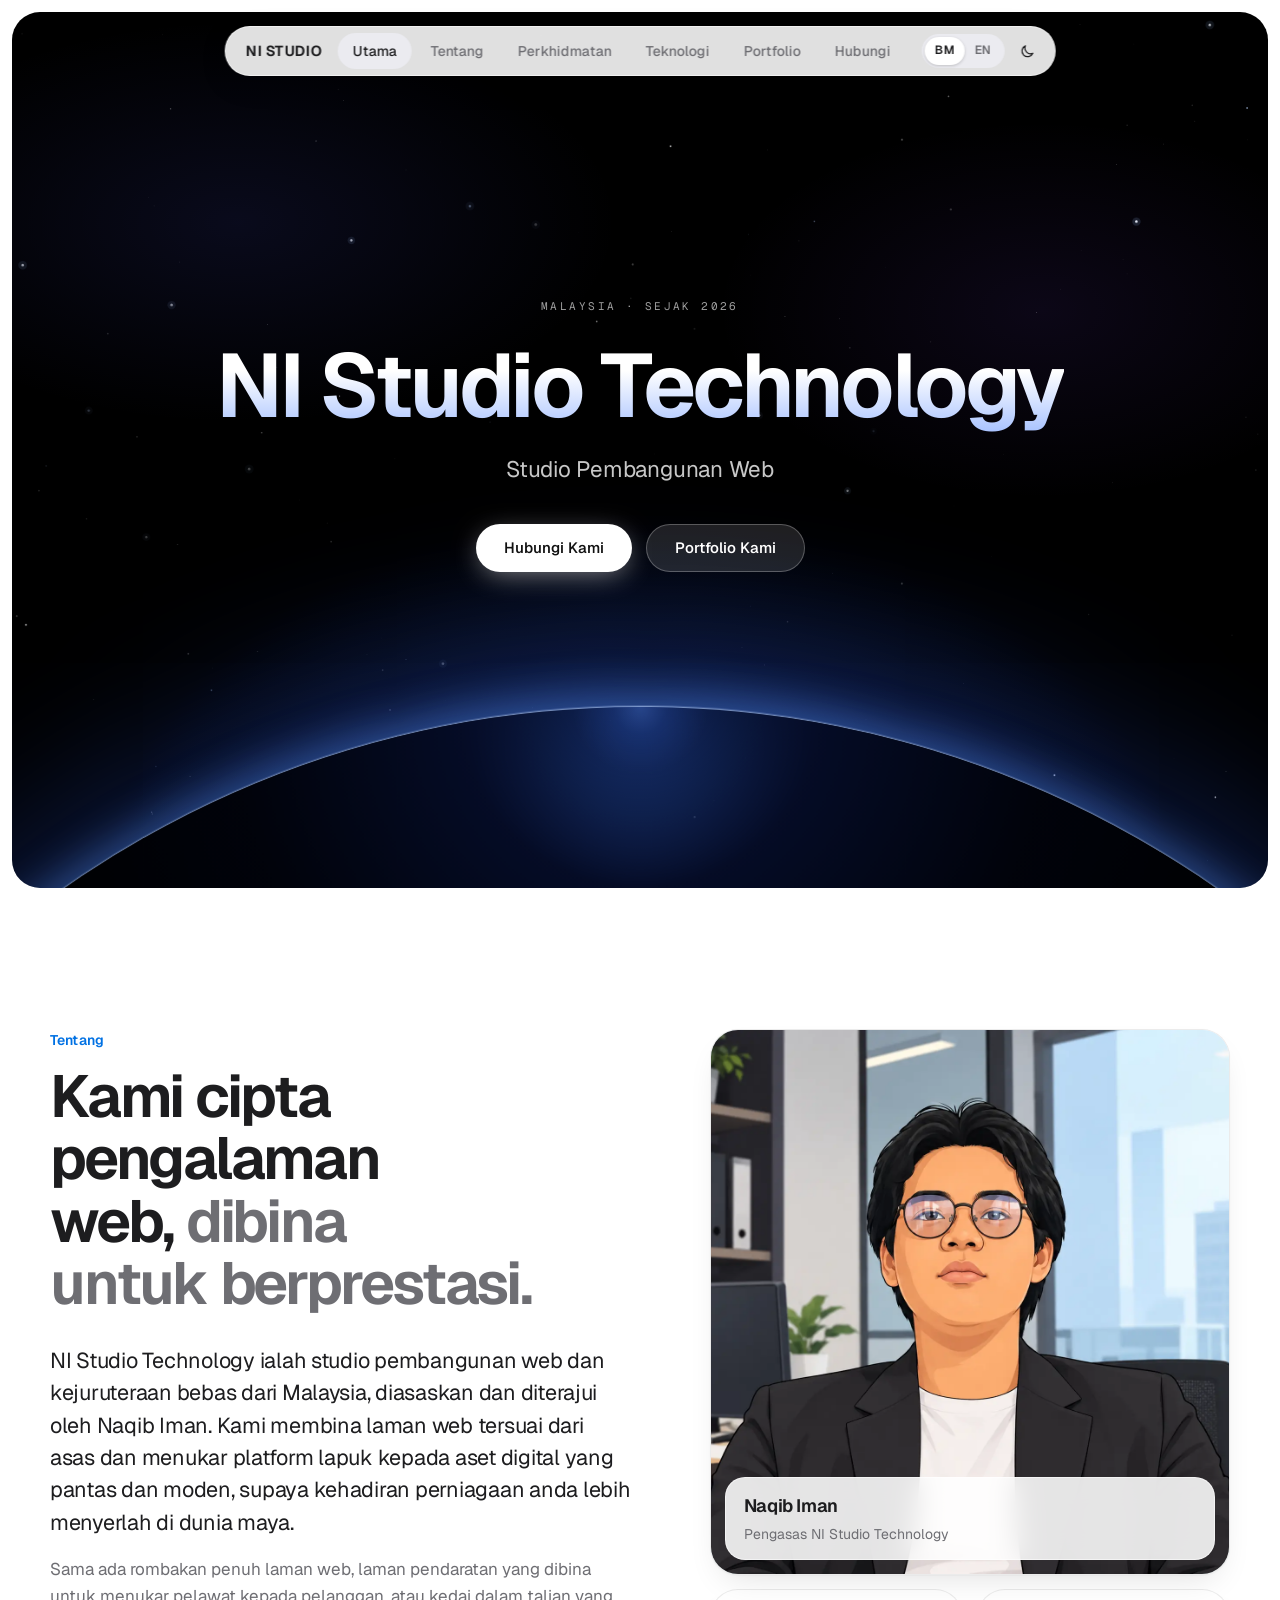
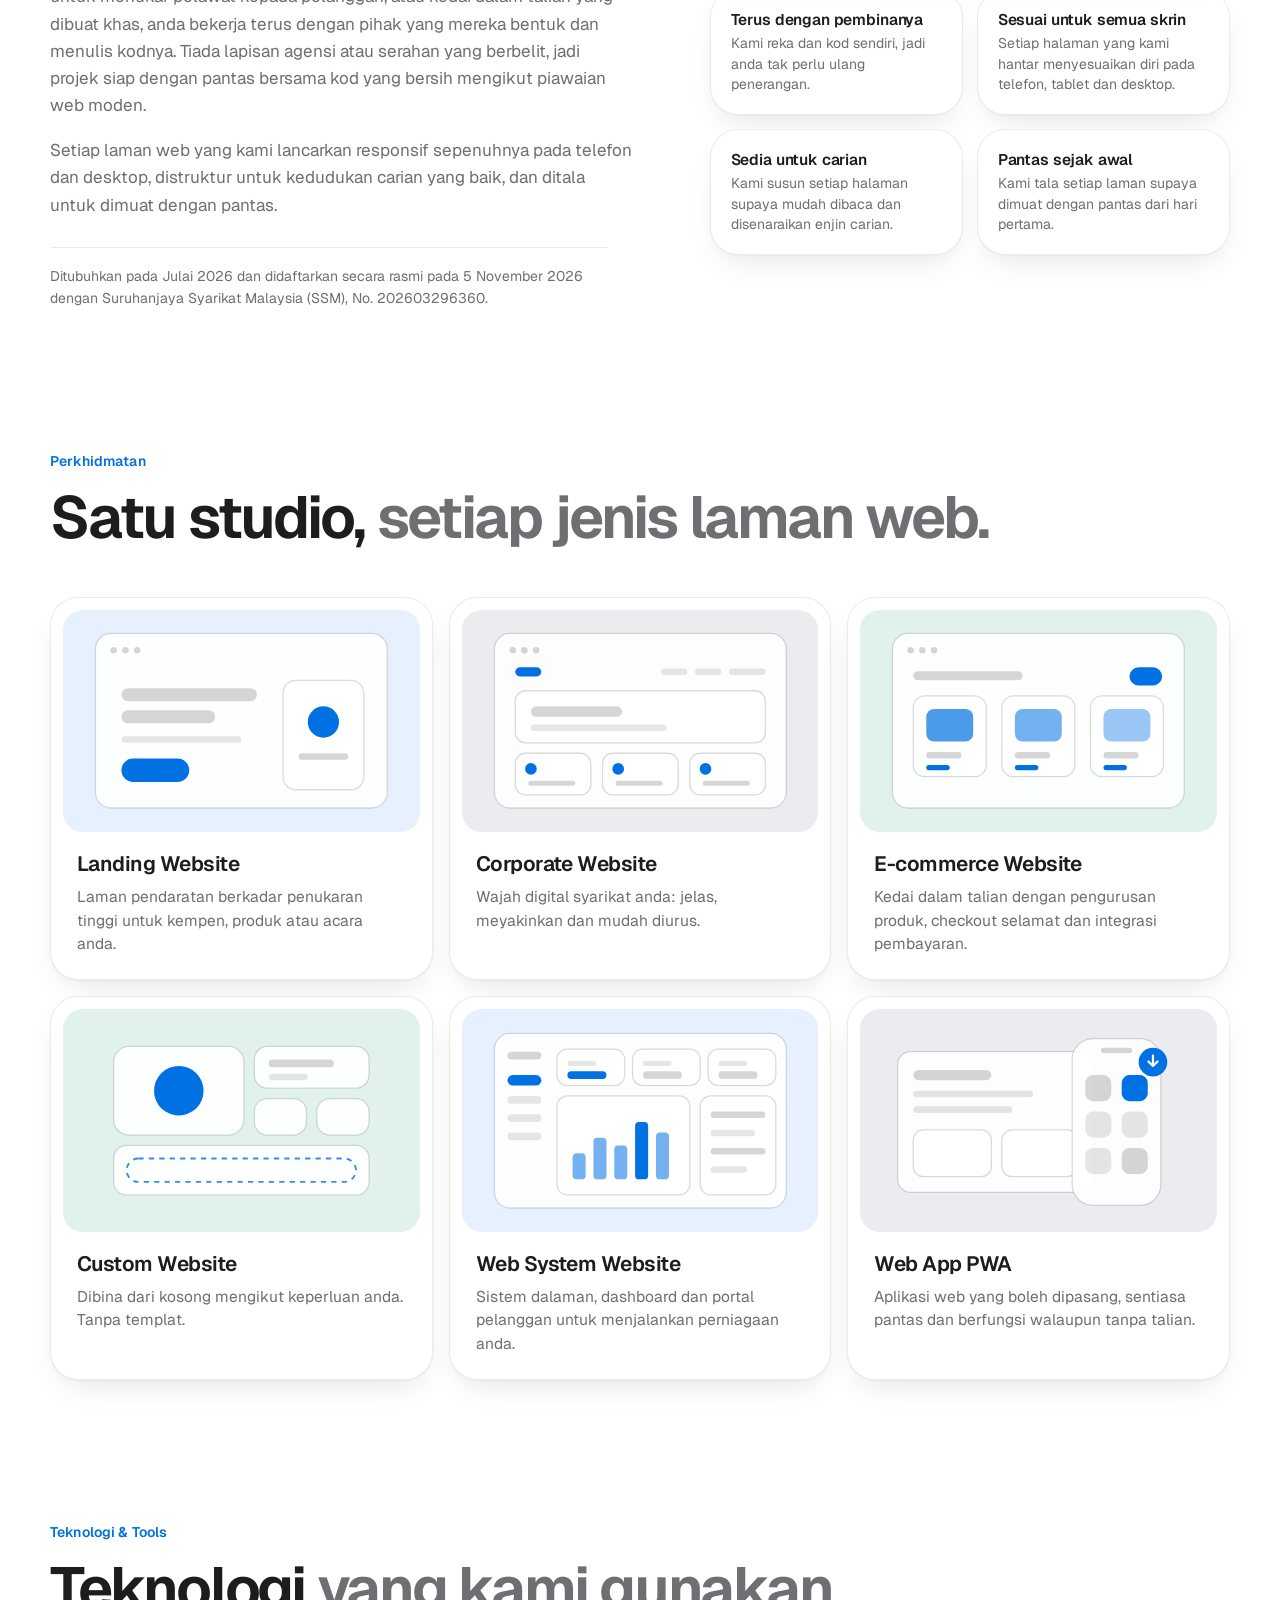
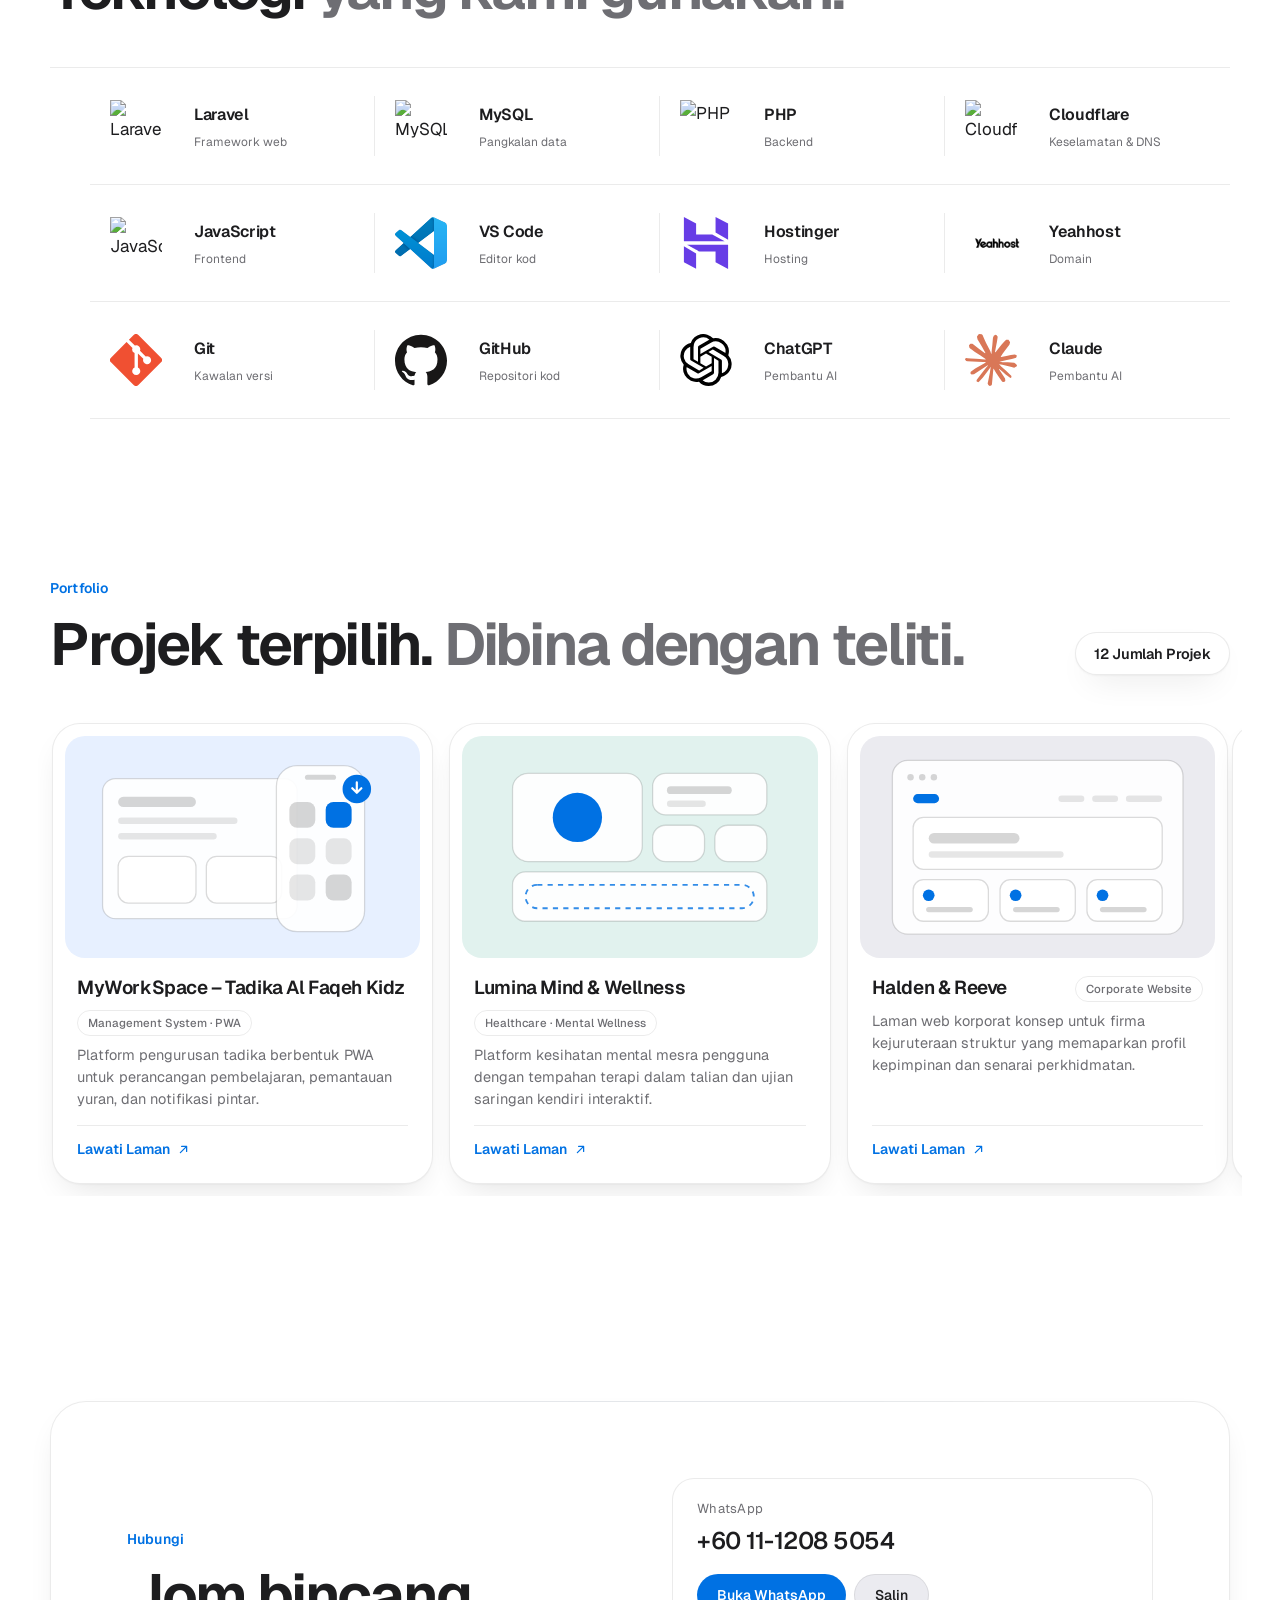
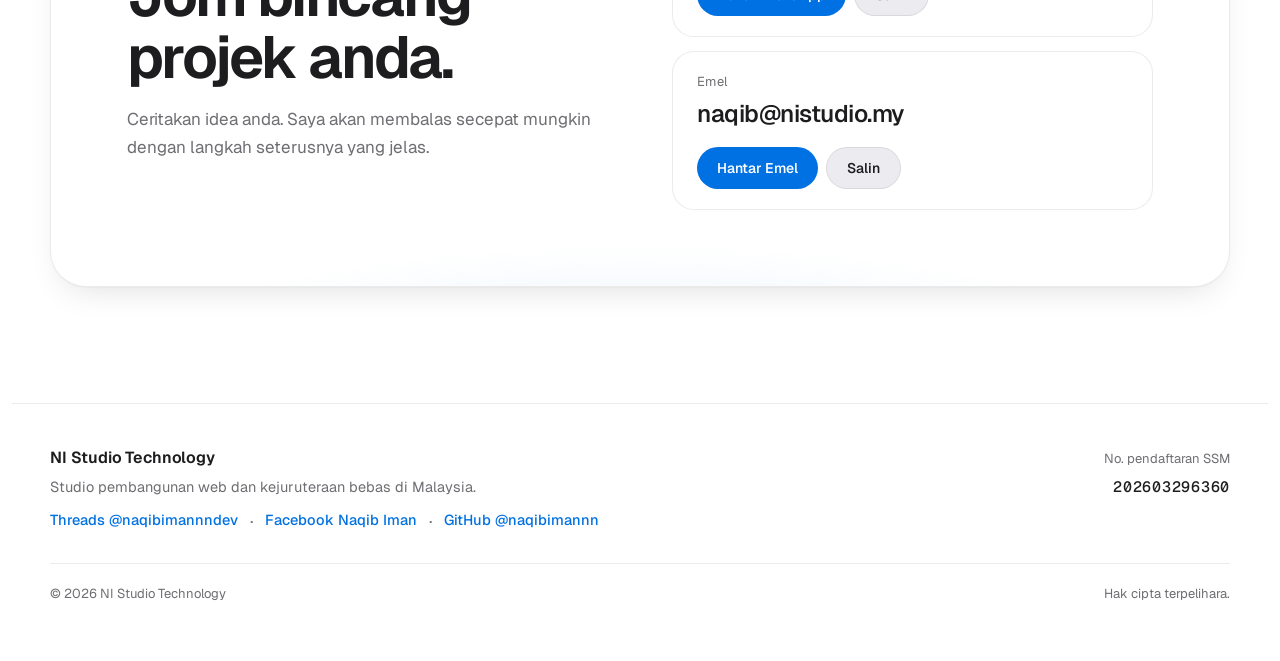
==== index.html @ cf5b52dc "Add Facebook profile beside Threads in footer" ====
<!doctype html>
<html lang="ms">
<head>
  <meta charset="utf-8">
  <meta name="viewport" content="width=device-width,initial-scale=1,viewport-fit=cover">
  <meta name="theme-color" content="#f5f5f7" media="(prefers-color-scheme: light)">
  <meta name="theme-color" content="#000000" media="(prefers-color-scheme: dark)">
  <meta name="robots" content="index, follow, max-snippet:-1, max-image-preview:large, max-video-preview:-1">

  <title id="pageTitle">NI Studio Technology | Web Design &amp; Development Malaysia</title>
  <meta name="title" content="NI Studio Technology | Web Design &amp; Development Malaysia">
  <meta name="description" id="pageDesc" content="Studio pembangunan web bebas di Malaysia oleh Naqib Iman. Kepakaran dalam membina Landing Page, Website Korporat, Sistem Pengurusan Web, dan Web App PWA berprestasi tinggi.">
  <meta name="keywords" content="web design malaysia, web development malaysia, buat website murah, sistem web custom, landing page whatsapp, naqib iman, ni studio technology, pwa developer malaysia">
  <meta name="author" content="Naqib Iman">

  <link rel="canonical" href="https://nistudio.my/">
  <link rel="alternate" hreflang="ms-MY" href="https://nistudio.my/">
  <link rel="alternate" hreflang="en" href="https://nistudio.my/?lang=en">
  <link rel="alternate" hreflang="x-default" href="https://nistudio.my/">

  <meta property="og:type" content="website">
  <meta property="og:url" content="https://nistudio.my/">
  <meta property="og:site_name" content="NI Studio Technology">
  <meta property="og:title" id="ogTitle" content="NI Studio Technology | Web Design &amp; Development Malaysia">
  <meta property="og:description" id="ogDesc" content="Studio pembangunan web bebas di Malaysia oleh Naqib Iman. Membina laman web tersuai, sistem perniagaan dan PWA berprestasi pantas.">
  <meta property="og:image" content="https://nistudio.my/og-image.webp">
  <meta property="og:image:width" content="1200">
  <meta property="og:image:height" content="630">
  <meta property="og:image:alt" content="NI Studio Technology - Web Design and Engineering Malaysia">
  <meta property="og:locale" content="ms_MY">
  <meta property="og:locale:alternate" content="en_US">

  <meta name="twitter:card" content="summary_large_image">
  <meta name="twitter:url" content="https://nistudio.my/">
  <meta name="twitter:title" id="twTitle" content="NI Studio Technology | Web Design &amp; Development Malaysia">
  <meta name="twitter:description" id="twDesc" content="Studio pembangunan web bebas di Malaysia oleh Naqib Iman. Membina laman web tersuai, sistem perniagaan dan PWA berprestasi pantas.">
  <meta name="twitter:image" content="https://nistudio.my/og-image.webp">
  <meta name="twitter:creator" content="@naqibimannndev">

  <link rel="icon" type="image/png" sizes="32x32" href="logo.png">
  <link rel="apple-touch-icon" sizes="180x180" href="logo.png">
  <link rel="preconnect" href="https://fonts.googleapis.com">
  <link rel="preconnect" href="https://fonts.gstatic.com" crossorigin>
  <link rel="stylesheet" href="https://fonts.googleapis.com/css2?family=Geist:wght@300;400;500;600;700&family=Geist+Mono:wght@400;500&display=swap">

  <script type="application/ld+json">
  {
    "@context": "https://schema.org",
    "@graph": [
      {
        "@type": "ProfessionalService",
        "@id": "https://nistudio.my/#organization",
        "name": "NI Studio Technology",
        "legalName": "NI Studio Technology",
        "taxID": "202603296360",
        "url": "https://nistudio.my/",
        "logo": "https://nistudio.my/logo.png",
        "image": "https://nistudio.my/og-image.webp",
        "description": "Studio pembangunan web dan kejuruteraan perisian bebas di Malaysia yang diterajui oleh Naqib Iman.",
        "founder": {
          "@type": "Person",
          "name": "Naqib Iman",
          "jobTitle": "Lead Web Developer & Founder"
        },
        "telephone": "+601112085054",
        "email": "naqib@nistudio.my",
        "priceRange": "RM RM",
        "address": {
          "@type": "PostalAddress",
          "addressCountry": "MY",
          "addressRegion": "Selangor"
        },
        "areaServed": [{ "@type": "Country", "name": "Malaysia" }],
        "sameAs": [
          "https://www.threads.com/@naqibimannndev",
          "https://github.com/naqibimannn"
        ]
      },
      {
        "@type": "BreadcrumbList",
        "@id": "https://nistudio.my/#breadcrumb",
        "itemListElement": [
          { "@type": "ListItem", "position": 1, "name": "Utama", "item": "https://nistudio.my/" },
          { "@type": "ListItem", "position": 2, "name": "Tentang", "item": "https://nistudio.my/#about" },
          { "@type": "ListItem", "position": 3, "name": "Perkhidmatan", "item": "https://nistudio.my/#services" },
          { "@type": "ListItem", "position": 4, "name": "Portfolio", "item": "https://nistudio.my/#portfolio" },
          { "@type": "ListItem", "position": 5, "name": "Hubungi", "item": "https://nistudio.my/#contact" }
        ]
      }
    ]
  }
  </script>

  <script>
  try { var _t = localStorage.getItem('ni-theme'); document.documentElement.setAttribute('data-theme', _t === 'dark' ? 'dark' : 'light'); } catch (e) { document.documentElement.setAttribute('data-theme', 'light'); }
  </script>
  <link rel="stylesheet" href="style.css?v=20261112-responsive1">

  <svg width="0" height="0" style="position:absolute" aria-hidden="true" focusable="false">
    <defs>
      <symbol id="wf-landing" viewBox="0 0 240 150">
        <rect class="wf-f" x="8" y="8" width="224" height="134" rx="12"/>
        <circle class="wf-l" cx="22" cy="21" r="2.5"/><circle class="wf-l" cx="31" cy="21" r="2.5"/><circle class="wf-l" cx="40" cy="21" r="2.5"/>
        <rect class="wf-l" x="28" y="50" width="104" height="10" rx="5"/>
        <rect class="wf-l" x="28" y="67" width="72" height="10" rx="5"/>
        <rect class="wf-l" x="28" y="87" width="92" height="5" rx="2.5" opacity=".6"/>
        <rect class="wf-a" x="28" y="104" width="52" height="18" rx="9"/>
        <rect class="wf-f" x="152" y="44" width="62" height="84" rx="10"/>
        <circle class="wf-a" cx="183" cy="76" r="12"/>
        <rect class="wf-l" x="164" y="100" width="38" height="5" rx="2.5"/>
      </symbol>
      <symbol id="wf-corporate" viewBox="0 0 240 150">
        <rect class="wf-f" x="8" y="8" width="224" height="134" rx="12"/>
        <circle class="wf-l" cx="22" cy="21" r="2.5"/><circle class="wf-l" cx="31" cy="21" r="2.5"/><circle class="wf-l" cx="40" cy="21" r="2.5"/>
        <rect class="wf-a" x="24" y="34" width="20" height="7" rx="3.5"/>
        <rect class="wf-l" x="136" y="35" width="20" height="5" rx="2.5" opacity=".6"/><rect class="wf-l" x="162" y="35" width="20" height="5" rx="2.5" opacity=".6"/><rect class="wf-l" x="188" y="35" width="28" height="5" rx="2.5" opacity=".6"/>
        <rect class="wf-f" x="24" y="52" width="192" height="40" rx="8"/>
        <rect class="wf-l" x="36" y="64" width="70" height="8" rx="4"/>
        <rect class="wf-l" x="36" y="78" width="104" height="5" rx="2.5" opacity=".6"/>
        <rect class="wf-f" x="24" y="100" width="58" height="32" rx="8"/><rect class="wf-f" x="91" y="100" width="58" height="32" rx="8"/><rect class="wf-f" x="158" y="100" width="58" height="32" rx="8"/>
        <circle class="wf-a" cx="36" cy="112" r="4.5"/><circle class="wf-a" cx="103" cy="112" r="4.5"/><circle class="wf-a" cx="170" cy="112" r="4.5"/>
        <rect class="wf-l" x="34" y="121" width="36" height="4" rx="2"/><rect class="wf-l" x="101" y="121" width="36" height="4" rx="2"/><rect class="wf-l" x="168" y="121" width="36" height="4" rx="2"/>
      </symbol>
      <symbol id="wf-ecommerce" viewBox="0 0 240 150">
        <rect class="wf-f" x="8" y="8" width="224" height="134" rx="12"/>
        <circle class="wf-l" cx="22" cy="21" r="2.5"/><circle class="wf-l" cx="31" cy="21" r="2.5"/><circle class="wf-l" cx="40" cy="21" r="2.5"/>
        <rect class="wf-l" x="24" y="37" width="84" height="7" rx="3.5"/>
        <rect class="wf-a" x="190" y="34" width="25" height="14" rx="7"/>
        <rect class="wf-f" x="24" y="56" width="56" height="62" rx="9"/><rect class="wf-f" x="92" y="56" width="56" height="62" rx="9"/><rect class="wf-f" x="160" y="56" width="56" height="62" rx="9"/>
        <rect class="wf-a" x="34" y="66" width="36" height="25" rx="6" opacity=".7"/><rect class="wf-a" x="102" y="66" width="36" height="25" rx="6" opacity=".55"/><rect class="wf-a" x="170" y="66" width="36" height="25" rx="6" opacity=".4"/>
        <rect class="wf-l" x="34" y="99" width="27" height="5" rx="2.5"/><rect class="wf-l" x="102" y="99" width="27" height="5" rx="2.5"/><rect class="wf-l" x="170" y="99" width="27" height="5" rx="2.5"/>
        <rect class="wf-a" x="34" y="109" width="18" height="4" rx="2"/><rect class="wf-a" x="102" y="109" width="18" height="4" rx="2"/><rect class="wf-a" x="170" y="109" width="18" height="4" rx="2"/>
      </symbol>
      <symbol id="wf-custom" viewBox="0 0 240 150">
        <rect class="wf-f" x="22" y="18" width="100" height="68" rx="12"/>
        <circle class="wf-a" cx="72" cy="52" r="19"/>
        <rect class="wf-f" x="130" y="18" width="88" height="32" rx="10"/>
        <rect class="wf-l" x="141" y="28" width="50" height="6" rx="3"/><rect class="wf-l" x="141" y="39" width="30" height="5" rx="2.5" opacity=".6"/>
        <rect class="wf-f" x="130" y="58" width="40" height="28" rx="10"/><rect class="wf-f" x="178" y="58" width="40" height="28" rx="10"/>
        <rect class="wf-f" x="22" y="94" width="196" height="38" rx="10"/>
        <rect x="32" y="104" width="176" height="18" rx="9" fill="none" stroke="var(--accent)" stroke-width="1.4" stroke-dasharray="4 4" opacity=".8"/>
      </symbol>
      <symbol id="wf-system" viewBox="0 0 240 150">
        <rect class="wf-f" x="8" y="8" width="224" height="134" rx="12"/>
        <rect class="wf-l" x="18" y="22" width="26" height="6" rx="3"/>
        <rect class="wf-a" x="18" y="40" width="26" height="8" rx="4"/>
        <rect class="wf-l" x="18" y="56" width="26" height="6" rx="3" opacity=".6"/><rect class="wf-l" x="18" y="70" width="26" height="6" rx="3" opacity=".6"/><rect class="wf-l" x="18" y="84" width="26" height="6" rx="3" opacity=".6"/>
        <rect class="wf-f" x="56" y="20" width="52" height="28" rx="8"/><rect class="wf-f" x="114" y="20" width="52" height="28" rx="8"/><rect class="wf-f" x="172" y="20" width="52" height="28" rx="8"/>
        <rect class="wf-l" x="64" y="29" width="22" height="4" rx="2" opacity=".6"/><rect class="wf-a" x="64" y="37" width="30" height="6" rx="3"/>
        <rect class="wf-l" x="122" y="29" width="22" height="4" rx="2" opacity=".6"/><rect class="wf-l" x="122" y="37" width="30" height="6" rx="3"/>
        <rect class="wf-l" x="180" y="29" width="22" height="4" rx="2" opacity=".6"/><rect class="wf-l" x="180" y="37" width="30" height="6" rx="3"/>
        <rect class="wf-f" x="56" y="56" width="102" height="76" rx="8"/>
        <rect class="wf-a" x="68" y="100" width="10" height="20" rx="3" opacity=".55"/><rect class="wf-a" x="84" y="88" width="10" height="32" rx="3" opacity=".55"/><rect class="wf-a" x="100" y="94" width="10" height="26" rx="3" opacity=".55"/><rect class="wf-a" x="116" y="76" width="10" height="44" rx="3"/><rect class="wf-a" x="132" y="84" width="10" height="36" rx="3" opacity=".55"/>
        <rect class="wf-f" x="166" y="56" width="58" height="76" rx="8"/>
        <rect class="wf-l" x="174" y="68" width="42" height="5" rx="2.5"/><rect class="wf-l" x="174" y="82" width="34" height="5" rx="2.5" opacity=".6"/><rect class="wf-l" x="174" y="96" width="42" height="5" rx="2.5"/><rect class="wf-l" x="174" y="110" width="28" height="5" rx="2.5" opacity=".6"/>
      </symbol>
      <symbol id="wf-pwa" viewBox="0 0 240 150">
        <rect class="wf-f" x="12" y="22" width="150" height="108" rx="10"/>
        <rect class="wf-l" x="24" y="36" width="60" height="8" rx="4"/><rect class="wf-l" x="24" y="52" width="92" height="5" rx="2.5" opacity=".6"/><rect class="wf-l" x="24" y="64" width="76" height="5" rx="2.5" opacity=".6"/>
        <rect class="wf-f" x="24" y="82" width="60" height="36" rx="8"/><rect class="wf-f" x="92" y="82" width="58" height="36" rx="8"/>
        <rect class="wf-f" x="146" y="12" width="68" height="128" rx="16"/>
        <rect class="wf-l" x="168" y="19" width="24" height="4" rx="2"/>
        <rect class="wf-l" x="156" y="40" width="20" height="20" rx="6"/><rect class="wf-a" x="184" y="40" width="20" height="20" rx="6"/>
        <rect class="wf-l" x="156" y="68" width="20" height="20" rx="6" opacity=".6"/><rect class="wf-l" x="184" y="68" width="20" height="20" rx="6" opacity=".6"/>
        <rect class="wf-l" x="156" y="96" width="20" height="20" rx="6" opacity=".6"/><rect class="wf-l" x="184" y="96" width="20" height="20" rx="6"/>
        <circle class="wf-a" cx="208" cy="30" r="11"/>
        <path d="M208 25v8m-3.5-3.5 3.5 3.5 3.5-3.5" fill="none" stroke="#fff" stroke-width="1.7" stroke-linecap="round" stroke-linejoin="round"/>
      </symbol>
    </defs>
  </svg>
</head>
<body>

  <header class="nav" id="nav">
    <div class="pill">
      <button class="brand" data-go="home" aria-label="NI Studio Technology">NI STUDIO</button>
      <nav class="links" id="links" aria-label="Navigasi">
        <span class="ind" id="ind"></span>
        <button class="lnk on" data-go="home" data-en="Home">Utama</button>
        <button class="lnk" data-go="about" data-en="About">Tentang</button>
        <button class="lnk" data-go="services" data-en="Services">Perkhidmatan</button>
        <button class="lnk" data-go="technology" data-en="Tools">Teknologi</button>
        <button class="lnk" data-go="portfolio" data-en="Portfolio">Portfolio</button>
        <button class="lnk" data-go="contact" data-en="Contact">Hubungi</button>
      </nav>
      <div class="tools">
        <div class="seg" role="group" aria-label="Bahasa / Language">
          <button data-lang="ms" aria-pressed="true">BM</button>
          <button data-lang="en" aria-pressed="false">EN</button>
        </div>
        <button class="icon" id="theme" aria-label="Tukar tema / Switch theme">
          <svg class="i-moon" viewBox="0 0 24 24"><path d="M20 14.5A8 8 0 0 1 9.5 4a8 8 0 1 0 10.5 10.5Z"/></svg>
          <svg class="i-sun" viewBox="0 0 24 24"><circle cx="12" cy="12" r="4"/><path d="M12 2.5v2M12 19.5v2M2.5 12h2M19.5 12h2M5.3 5.3l1.4 1.4M17.3 17.3l1.4 1.4M5.3 18.7l1.4-1.4M17.3 6.7l1.4-1.4"/></svg>
        </button>
        <button class="icon menu" id="menu" aria-expanded="false" aria-controls="links" aria-label="Menu"><span></span><span></span></button>
      </div>
    </div>
  </header>

  <main id="homeview">
    <section class="hero" id="home" aria-label="NI Studio Technology">
      <canvas id="sky" aria-hidden="true"></canvas>
      <div class="nebula"></div>
      <div class="haze"></div>
      <div class="planet"></div>
      <div class="spot"></div>
      <div class="hero-in">
        <div class="hero-c">
          <p class="eyebrow" data-en="MALAYSIA · SINCE 2026">MALAYSIA · SEJAK 2026</p>
          <h1 aria-label="NI Studio Technology"><span class="w" aria-hidden="true" style="--wi:0"><span>NI</span></span> <span class="w" aria-hidden="true" style="--wi:1"><span>Studio</span></span> <span class="w" aria-hidden="true" style="--wi:2"><span>Technology</span></span></h1>
          <p class="sub" data-en="Studio Pembangunan Web">Studio Pembangunan Web</p>
          <div class="cta">
            <button class="btn btn-w" data-go="contact" data-en="Hubungi Kami">Hubungi Kami</button>
            <button class="btn btn-g" data-go="portfolio" data-en="Portfolio Kami">Portfolio Kami</button>
          </div>
        </div>
      </div>
    </section>

    <section class="sec" id="about" aria-labelledby="about-title">
      <div class="wrap about">
        <div class="about-l">
          <p class="kicker rv" data-en="About">Tentang</p>
          <h2 class="big rv" id="about-title"><span data-en="We craft web experiences,">Kami cipta pengalaman web,</span> <span class="mute" data-en="engineered to perform.">dibina untuk berprestasi.</span></h2>
          <p class="lead rv" data-en="NI Studio Technology is an independent web development and engineering studio from Malaysia, founded and led by Naqib Iman. We build custom websites from the ground up and turn outdated platforms into fast, modern digital assets that lift how your business shows up online.">NI Studio Technology ialah studio pembangunan web dan kejuruteraan bebas dari Malaysia, diasaskan dan diterajui oleh Naqib Iman. Kami membina laman web tersuai dari asas dan menukar platform lapuk kepada aset digital yang pantas dan moden, supaya kehadiran perniagaan anda lebih menyerlah di dunia maya.</p>
          <p class="rv" data-en="Whether it's a full website revamp, a landing page built to convert, or an online store made to measure, you work directly with the people who design and code it. There are no agency layers or long hand-offs, so projects ship quickly with clean code written to modern web standards.">Sama ada rombakan penuh laman web, laman pendaratan yang dibina untuk menukar pelawat kepada pelanggan, atau kedai dalam talian yang dibuat khas, anda bekerja terus dengan pihak yang mereka bentuk dan menulis kodnya. Tiada lapisan agensi atau serahan yang berbelit, jadi projek siap dengan pantas bersama kod yang bersih mengikut piawaian web moden.</p>
          <p class="rv" data-en="Every site we launch is fully responsive on mobile and desktop, structured to rank well in search, and tuned to load fast.">Setiap laman web yang kami lancarkan responsif sepenuhnya pada telefon dan desktop, distruktur untuk kedudukan carian yang baik, dan ditala untuk dimuat dengan pantas.</p>
          <p class="note rv" data-en="Founded in July 2026 and officially registered on 5 November 2026 with the Companies Commission of Malaysia (SSM), No. 202603296360.">Ditubuhkan pada Julai 2026 dan didaftarkan secara rasmi pada 5 November 2026 dengan Suruhanjaya Syarikat Malaysia (SSM), No. 202603296360.</p>
        </div>
        <aside class="about-r">
          <figure class="card photo rv">
            <div class="ph" role="img" aria-label="Naqib Iman"><span class="mark" aria-hidden="true">NI</span><img src="me.webp" alt="Naqib Iman - Pengasas NI Studio Technology" width="840" height="882" loading="lazy" decoding="async" onerror="this.remove()"></div>
            <figcaption class="cap"><strong>Naqib Iman</strong><span data-en="Founder NI Studio Technology">Pengasas NI Studio Technology</span></figcaption>
          </figure>
          <ul class="pillars">
            <li class="card rv" data-i="1"><div><h3 data-en="Direct with the makers">Terus dengan pembinanya</h3><p data-en="We design and code ourselves, so you never explain twice.">Kami reka dan kod sendiri, jadi anda tak perlu ulang penerangan.</p></div></li>
            <li class="card rv" data-i="2"><div><h3 data-en="Made for every screen">Sesuai untuk semua skrin</h3><p data-en="Every page we ship adapts to phone, tablet and desktop.">Setiap halaman yang kami hantar menyesuaikan diri pada telefon, tablet dan desktop.</p></div></li>
            <li class="card rv" data-i="3"><div><h3 data-en="Ready for search">Sedia untuk carian</h3><p data-en="We structure each page so search engines can read and rank it.">Kami susun setiap halaman supaya mudah dibaca dan disenaraikan enjin carian.</p></div></li>
            <li class="card rv" data-i="4"><div><h3 data-en="Fast by default">Pantas sejak awal</h3><p data-en="We tune every site for quick loading from day one.">Kami tala setiap laman supaya dimuat dengan pantas dari hari pertama.</p></div></li>
          </ul>
        </aside>
      </div>
    </section>

    <section class="sec" id="services" style="padding-top:0" aria-labelledby="services-title">
      <div class="wrap">
        <div class="head">
          <p class="kicker rv" data-en="Services">Perkhidmatan</p>
          <h2 class="big rv" id="services-title"><span data-en="One studio,">Satu studio,</span> <span class="mute" data-en="every kind of website.">setiap jenis laman web.</span></h2>
        </div>
        <div class="svcs">
          <article class="card svc rv">
            <div class="thumb tone-1"><svg class="wf" viewBox="0 0 240 150" aria-hidden="true"><use href="#wf-landing"/></svg></div>
            <div class="svc-b"><h3>Landing Website</h3><p data-en="High-converting landing pages for your campaign, product or event.">Laman pendaratan berkadar penukaran tinggi untuk kempen, produk atau acara anda.</p></div>
          </article>
          <article class="card svc rv" data-i="1">
            <div class="thumb tone-2"><svg class="wf" viewBox="0 0 240 150" aria-hidden="true"><use href="#wf-corporate"/></svg></div>
            <div class="svc-b"><h3>Corporate Website</h3><p data-en="Your company's digital face: clear, credible and easy to manage.">Wajah digital syarikat anda: jelas, meyakinkan dan mudah diurus.</p></div>
          </article>
          <article class="card svc rv" data-i="2">
            <div class="thumb tone-3"><svg class="wf" viewBox="0 0 240 150" aria-hidden="true"><use href="#wf-ecommerce"/></svg></div>
            <div class="svc-b"><h3>E-commerce Website</h3><p data-en="Online stores with product management, secure checkout and payment integration.">Kedai dalam talian dengan pengurusan produk, checkout selamat dan integrasi pembayaran.</p></div>
          </article>
          <article class="card svc rv">
            <div class="thumb tone-3"><svg class="wf" viewBox="0 0 240 150" aria-hidden="true"><use href="#wf-custom"/></svg></div>
            <div class="svc-b"><h3>Custom Website</h3><p data-en="Built from scratch around your brief. No templates.">Dibina dari kosong mengikut keperluan anda. Tanpa templat.</p></div>
          </article>
          <article class="card svc rv" data-i="1">
            <div class="thumb tone-1"><svg class="wf" viewBox="0 0 240 150" aria-hidden="true"><use href="#wf-system"/></svg></div>
            <div class="svc-b"><h3>Web System Website</h3><p data-en="Internal systems, dashboards and customer portals that run your business.">Sistem dalaman, dashboard dan portal pelanggan untuk menjalankan perniagaan anda.</p></div>
          </article>
          <article class="card svc rv" data-i="2">
            <div class="thumb tone-2"><svg class="wf" viewBox="0 0 240 150" aria-hidden="true"><use href="#wf-pwa"/></svg></div>
            <div class="svc-b"><h3>Web App PWA</h3><p data-en="Installable web apps that stay fast and keep working offline.">Aplikasi web yang boleh dipasang, sentiasa pantas dan berfungsi walaupun tanpa talian.</p></div>
          </article>
        </div>
      </div>
    </section>

    <section id="technology" class="sec tech-section" style="padding-top:0" aria-labelledby="tech-title">
      <div class="wrap">
        <div class="head">
          <p class="kicker rv" data-en="Technology & Tools">Teknologi & Tools</p>
          <h2 class="big rv" id="tech-title"><span data-en="Technologies">Teknologi</span> <span class="mute" data-en="we use.">yang kami gunakan.</span></h2>
        </div>
        <ul class="tech-logo-grid rv" aria-label="Technology stack">
          <li>
            <img src="https://cdn.simpleicons.org/laravel/FF2D20" alt="Laravel" width="56" height="56" loading="lazy">
            <span>Laravel</span>
            <small data-en="Web framework">Framework web</small>
          </li>
          <li>
            <img src="https://cdn.simpleicons.org/mysql/4479A1" alt="MySQL" width="56" height="56" loading="lazy">
            <span>MySQL</span>
            <small data-en="Database">Pangkalan data</small>
          </li>
          <li>
            <img src="https://cdn.simpleicons.org/php/777BB4" alt="PHP" width="56" height="56" loading="lazy">
            <span>PHP</span>
            <small data-en="Backend">Backend</small>
          </li>
          <li>
            <img src="https://cdn.simpleicons.org/cloudflare/F38020" alt="Cloudflare" width="56" height="56" loading="lazy">
            <span>Cloudflare</span>
            <small data-en="Security &amp; DNS">Keselamatan &amp; DNS</small>
          </li>
          <li>
            <img src="https://cdn.simpleicons.org/javascript/F7DF1E" alt="JavaScript" width="56" height="56" loading="lazy">
            <span>JavaScript</span>
            <small data-en="Frontend">Frontend</small>
          </li>
          <li>
            <img src="data:image/svg+xml,%3Csvg%20xmlns%3D%22http%3A%2F%2Fwww.w3.org%2F2000%2Fsvg%22%20viewBox%3D%220%200%20128%20128%22%3E%3Cmask%20id%3D%22a%22%20width%3D%22128%22%20height%3D%22128%22%20x%3D%220%22%20y%3D%220%22%20maskUnits%3D%22userSpaceOnUse%22%20style%3D%22mask-type%3Aalpha%22%3E%3Cpath%20fill%3D%22%23fff%22%20fill-rule%3D%22evenodd%22%20d%3D%22M90.767%20127.126a7.968%207.968%200%200%200%206.35-.244l26.353-12.681a8%208%200%200%200%204.53-7.209V21.009a8%208%200%200%200-4.53-7.21L97.117%201.12a7.97%207.97%200%200%200-9.093%201.548l-50.45%2046.026L15.6%2032.013a5.328%205.328%200%200%200-6.807.302l-7.048%206.411a5.335%205.335%200%200%200-.006%207.888L20.796%2064%201.74%2081.387a5.336%205.336%200%200%200%20.006%207.887l7.048%206.411a5.327%205.327%200%200%200%206.807.303l21.974-16.68%2050.45%2046.025a7.96%207.96%200%200%200%202.743%201.793Zm5.252-92.183L57.74%2064l38.28%2029.058V34.943Z%22%20clip-rule%3D%22evenodd%22%2F%3E%3C%2Fmask%3E%3Cg%20mask%3D%22url(%23a)%22%3E%3Cpath%20fill%3D%22%230065A9%22%20d%3D%22M123.471%2013.82%2097.097%201.12A7.973%207.973%200%200%200%2088%202.668L1.662%2081.387a5.333%205.333%200%200%200%20.006%207.887l7.052%206.411a5.333%205.333%200%200%200%206.811.303l103.971-78.875c3.488-2.646%208.498-.158%208.498%204.22v-.306a8.001%208.001%200%200%200-4.529-7.208Z%22%2F%3E%3Cg%20filter%3D%22url(%23b)%22%3E%3Cpath%20fill%3D%22%23007ACC%22%20d%3D%22m123.471%20114.181-26.374%2012.698A7.973%207.973%200%200%201%2088%20125.333L1.662%2046.613a5.333%205.333%200%200%201%20.006-7.887l7.052-6.411a5.333%205.333%200%200%201%206.811-.303l103.971%2078.874c3.488%202.647%208.498.159%208.498-4.219v.306a8.001%208.001%200%200%201-4.529%207.208Z%22%2F%3E%3C%2Fg%3E%3Cg%20filter%3D%22url(%23c)%22%3E%3Cpath%20fill%3D%22%231F9CF0%22%20d%3D%22M97.098%20126.882A7.977%207.977%200%200%201%2088%20125.333c2.952%202.952%208%20.861%208-3.314V5.98c0-4.175-5.048-6.266-8-3.313a7.977%207.977%200%200%201%209.098-1.549L123.467%2013.8A8%208%200%200%201%20128%2021.01v85.982a8%208%200%200%201-4.533%207.21l-26.369%2012.681Z%22%2F%3E%3C%2Fg%3E%3Cpath%20fill%3D%22url(%23d)%22%20fill-rule%3D%22evenodd%22%20d%3D%22M90.69%20127.126a7.968%207.968%200%200%200%206.349-.244l26.353-12.681a8%208%200%200%200%204.53-7.21V21.009a8%208%200%200%200-4.53-7.21L97.039%201.12a7.97%207.97%200%200%200-9.093%201.548l-50.45%2046.026-21.974-16.68a5.328%205.328%200%200%200-6.807.302l-7.048%206.411a5.336%205.336%200%200%200-.006%207.888L20.718%2064%201.662%2081.386a5.335%205.335%200%200%200%20.006%207.888l7.048%206.411a5.328%205.328%200%200%200%206.807.303l21.975-16.681%2050.45%2046.026a7.959%207.959%200%200%200%202.742%201.793Zm5.252-92.184L57.662%2064l38.28%2029.057V34.943Z%22%20clip-rule%3D%22evenodd%22%20opacity%3D%220.25%22%20style%3D%22mix-blend-mode%3Aoverlay%22%2F%3E%3C%2Fg%3E%3Cdefs%3E%3Cfilter%20id%3D%22b%22%20width%3D%22144.744%22%20height%3D%22113.408%22%20x%3D%22-8.41115%22%20y%3D%2222.5944%22%20color-interpolation-filters%3D%22sRGB%22%20filterUnits%3D%22userSpaceOnUse%22%3E%3CfeFlood%20flood-opacity%3D%220%22%20result%3D%22BackgroundImageFix%22%2F%3E%3CfeColorMatrix%20in%3D%22SourceAlpha%22%20result%3D%22hardAlpha%22%20values%3D%220%200%200%200%200%200%200%200%200%200%200%200%200%200%200%200%200%200%20127%200%22%2F%3E%3CfeOffset%2F%3E%3CfeGaussianBlur%20stdDeviation%3D%224.16667%22%2F%3E%3CfeColorMatrix%20values%3D%220%200%200%200%200%200%200%200%200%200%200%200%200%200%200%200%200%200%200.25%200%22%2F%3E%3CfeBlend%20in2%3D%22BackgroundImageFix%22%20mode%3D%22overlay%22%20result%3D%22effect1_dropShadow_1_36%22%2F%3E%3CfeBlend%20in%3D%22SourceGraphic%22%20in2%3D%22effect1_dropShadow_1_36%22%20result%3D%22shape%22%2F%3E%3C%2Ffilter%3E%3Cfilter%20id%3D%22c%22%20width%3D%2256.6667%22%20height%3D%22144.007%22%20x%3D%2279.6667%22%20y%3D%22-8.0035%22%20color-interpolation-filters%3D%22sRGB%22%20filterUnits%3D%22userSpaceOnUse%22%3E%3CfeFlood%20flood-opacity%3D%220%22%20result%3D%22BackgroundImageFix%22%2F%3E%3CfeColorMatrix%20in%3D%22SourceAlpha%22%20result%3D%22hardAlpha%22%20values%3D%220%200%200%200%200%200%200%200%200%200%200%200%200%200%200%200%200%200%20127%200%22%2F%3E%3CfeOffset%2F%3E%3CfeGaussianBlur%20stdDeviation%3D%224.16667%22%2F%3E%3CfeColorMatrix%20values%3D%220%200%200%200%200%200%200%200%200%200%200%200%200%200%200%200%200%200%200.25%200%22%2F%3E%3CfeBlend%20in2%3D%22BackgroundImageFix%22%20mode%3D%22overlay%22%20result%3D%22effect1_dropShadow_1_36%22%2F%3E%3CfeBlend%20in%3D%22SourceGraphic%22%20in2%3D%22effect1_dropShadow_1_36%22%20result%3D%22shape%22%2F%3E%3C%2Ffilter%3E%3ClinearGradient%20id%3D%22d%22%20x1%3D%2263.9222%22%20x2%3D%2263.9222%22%20y1%3D%220.329902%22%20y2%3D%22127.67%22%20gradientUnits%3D%22userSpaceOnUse%22%3E%3Cstop%20stop-color%3D%22%23fff%22%2F%3E%3Cstop%20offset%3D%221%22%20stop-color%3D%22%23fff%22%20stop-opacity%3D%220%22%2F%3E%3C%2FlinearGradient%3E%3C%2Fdefs%3E%3C%2Fsvg%3E" alt="Visual Studio Code" width="56" height="56" loading="lazy">
            <span>VS Code</span>
            <small data-en="Code editor">Editor kod</small>
          </li>
          <li>
            <img src="data:image/svg+xml,%3Csvg%20fill%3D%22%23673DE6%22%20viewBox%3D%220%200%2024%2024%22%20xmlns%3D%22http%3A%2F%2Fwww.w3.org%2F2000%2Fsvg%22%3E%3Cpath%20d%3D%22M16.415%200v7.16l5.785%203.384V2.949L16.415%200ZM1.8%200v11.237h18.815L14.89%208.09l-7.457-.003V3.024L1.8%200Zm14.615%2020.894v-5.019l-7.514-.005c.007.033-5.82-3.197-5.82-3.197l19.119.091V24l-5.785-3.106ZM1.8%2013.551v7.343l5.633%202.949v-6.988L1.8%2013.551Z%22%2F%3E%3C%2Fsvg%3E" alt="Hostinger" width="56" height="56" loading="lazy">
            <span>Hostinger</span>
            <small>Hosting</small>
          </li>
          <li>
            <img class="tech-logo-yeahhost" src="[data-uri]" alt="Yeahhost" width="120" height="56" loading="lazy">
            <span>Yeahhost</span>
            <small>Domain</small>
          </li>
          <li>
            <img src="data:image/svg+xml,%3Csvg%20fill%3D%22%23F05032%22%20role%3D%22img%22%20viewBox%3D%220%200%2024%2024%22%20xmlns%3D%22http%3A%2F%2Fwww.w3.org%2F2000%2Fsvg%22%3E%3Ctitle%3EGit%3C%2Ftitle%3E%3Cpath%20d%3D%22M13.09%2023.549a1.54%201.54%200%200%201-2.18%200L.451%2013.089a1.54%201.54%200%200%201%200-2.179l7.191-7.19%202.733%202.733a1.85%201.85%200%200%200%20.964%202.326v6.66a1.849%201.849%200%201%200%201.54%200V8.957l2.508%202.508a1.85%201.85%200%201%200%201.09-1.09l-2.634-2.634a1.85%201.85%200%200%200-2.378-2.377L8.73%202.63%2010.91.451a1.54%201.54%200%200%201%202.179%200l10.459%2010.46a1.54%201.54%200%200%201%200%202.179z%22%2F%3E%3C%2Fsvg%3E" alt="Git" width="56" height="56" loading="lazy">
            <span>Git</span>
            <small data-en="Version control">Kawalan versi</small>
          </li>
          <li>
            <img class="tech-logo-mono" src="data:image/svg+xml,%3Csvg%20fill%3D%22%23181717%22%20role%3D%22img%22%20viewBox%3D%220%200%2024%2024%22%20xmlns%3D%22http%3A%2F%2Fwww.w3.org%2F2000%2Fsvg%22%3E%3Ctitle%3EGitHub%3C%2Ftitle%3E%3Cpath%20d%3D%22M12%20.297c-6.63%200-12%205.373-12%2012%200%205.303%203.438%209.8%208.205%2011.385.6.113.82-.258.82-.577%200-.285-.01-1.04-.015-2.04-3.338.724-4.042-1.61-4.042-1.61C4.422%2018.07%203.633%2017.7%203.633%2017.7c-1.087-.744.084-.729.084-.729%201.205.084%201.838%201.236%201.838%201.236%201.07%201.835%202.809%201.305%203.495.998.108-.776.417-1.305.76-1.605-2.665-.3-5.466-1.332-5.466-5.93%200-1.31.465-2.38%201.235-3.22-.135-.303-.54-1.523.105-3.176%200%200%201.005-.322%203.3%201.23.96-.267%201.98-.399%203-.405%201.02.006%202.04.138%203%20.405%202.28-1.552%203.285-1.23%203.285-1.23.645%201.653.24%202.873.12%203.176.765.84%201.23%201.91%201.23%203.22%200%204.61-2.805%205.625-5.475%205.92.42.36.81%201.096.81%202.22%200%201.606-.015%202.896-.015%203.286%200%20.315.21.69.825.57C20.565%2022.092%2024%2017.592%2024%2012.297c0-6.627-5.373-12-12-12%22%2F%3E%3C%2Fsvg%3E" alt="GitHub" width="56" height="56" loading="lazy">
            <span>GitHub</span>
            <small data-en="Code repository">Repositori kod</small>
          </li>
          <li>
            <img class="tech-logo-mono" src="data:image/svg+xml,%3Csvg%20role%3D%22img%22%20viewBox%3D%220%200%2024%2024%22%20xmlns%3D%22http%3A%2F%2Fwww.w3.org%2F2000%2Fsvg%22%3E%3Ctitle%3EOpenAI%3C%2Ftitle%3E%3Cpath%20d%3D%22M22.2819%209.8211a5.9847%205.9847%200%200%200-.5157-4.9108%206.0462%206.0462%200%200%200-6.5098-2.9A6.0651%206.0651%200%200%200%204.9807%204.1818a5.9847%205.9847%200%200%200-3.9977%202.9%206.0462%206.0462%200%200%200%20.7427%207.0966%205.98%205.98%200%200%200%20.511%204.9107%206.051%206.051%200%200%200%206.5146%202.9001A5.9847%205.9847%200%200%200%2013.2599%2024a6.0557%206.0557%200%200%200%205.7718-4.2058%205.9894%205.9894%200%200%200%203.9977-2.9001%206.0557%206.0557%200%200%200-.7475-7.0729zm-9.022%2012.6081a4.4755%204.4755%200%200%201-2.8764-1.0408l.1419-.0804%204.7783-2.7582a.7948.7948%200%200%200%20.3927-.6813v-6.7369l2.02%201.1686a.071.071%200%200%201%20.038.052v5.5826a4.504%204.504%200%200%201-4.4945%204.4944zm-9.6607-4.1254a4.4708%204.4708%200%200%201-.5346-3.0137l.142.0852%204.783%202.7582a.7712.7712%200%200%200%20.7806%200l5.8428-3.3685v2.3324a.0804.0804%200%200%201-.0332.0615L9.74%2019.9502a4.4992%204.4992%200%200%201-6.1408-1.6464zM2.3408%207.8956a4.485%204.485%200%200%201%202.3655-1.9728V11.6a.7664.7664%200%200%200%20.3879.6765l5.8144%203.3543-2.0201%201.1685a.0757.0757%200%200%201-.071%200l-4.8303-2.7865A4.504%204.504%200%200%201%202.3408%207.872zm16.5963%203.8558L13.1038%208.364%2015.1192%207.2a.0757.0757%200%200%201%20.071%200l4.8303%202.7913a4.4944%204.4944%200%200%201-.6765%208.1042v-5.6772a.79.79%200%200%200-.407-.667zm2.0107-3.0231l-.142-.0852-4.7735-2.7818a.7759.7759%200%200%200-.7854%200L9.409%209.2297V6.8974a.0662.0662%200%200%201%20.0284-.0615l4.8303-2.7866a4.4992%204.4992%200%200%201%206.6802%204.66zM8.3065%2012.863l-2.02-1.1638a.0804.0804%200%200%201-.038-.0567V6.0742a4.4992%204.4992%200%200%201%207.3757-3.4537l-.142.0805L8.704%205.459a.7948.7948%200%200%200-.3927.6813zm1.0976-2.3654l2.602-1.4998%202.6069%201.4998v2.9994l-2.5974%201.4997-2.6067-1.4997Z%22%2F%3E%3C%2Fsvg%3E" alt="ChatGPT" width="56" height="56" loading="lazy">
            <span>ChatGPT</span>
            <small data-en="AI assistant">Pembantu AI</small>
          </li>
          <li>
            <img src="data:image/svg+xml,%3Csvg%20fill%3D%22%23D97757%22%20role%3D%22img%22%20viewBox%3D%220%200%2024%2024%22%20xmlns%3D%22http%3A%2F%2Fwww.w3.org%2F2000%2Fsvg%22%3E%3Ctitle%3EClaude%3C%2Ftitle%3E%3Cpath%20d%3D%22m4.7144%2015.9555%204.7174-2.6471.079-.2307-.079-.1275h-.2307l-.7893-.0486-2.6956-.0729-2.3375-.0971-2.2646-.1214-.5707-.1215-.5343-.7042.0546-.3522.4797-.3218.686.0608%201.5179.1032%202.2767.1578%201.6514.0972%202.4468.255h.3886l.0546-.1579-.1336-.0971-.1032-.0972L6.973%209.8356l-2.55-1.6879-1.3356-.9714-.7225-.4918-.3643-.4614-.1578-1.0078.6557-.7225.8803.0607.2246.0607.8925.686%201.9064%201.4754%202.4893%201.8336.3643.3035.1457-.1032.0182-.0728-.164-.2733-1.3539-2.4467-1.445-2.4893-.6435-1.032-.17-.6194c-.0607-.255-.1032-.4674-.1032-.7285L6.287.1335%206.6997%200l.9957.1336.419.3642.6192%201.4147%201.0018%202.2282%201.5543%203.0296.4553.8985.2429.8318.091.255h.1579v-.1457l.1275-1.706.2368-2.0947.2307-2.6957.0789-.7589.3764-.9107.7468-.4918.5828.2793.4797.686-.0668.4433-.2853%201.8517-.5586%202.9021-.3643%201.9429h.2125l.2429-.2429.9835-1.3053%201.6514-2.0643.7286-.8196.85-.9046.5464-.4311h1.0321l.759%201.1293-.34%201.1657-1.0625%201.3478-.8804%201.1414-1.2628%201.7-.7893%201.36.0729.1093.1882-.0183%202.8535-.607%201.5421-.2794%201.8396-.3157.8318.3886.091.3946-.3278.8075-1.967.4857-2.3072.4614-3.4364.8136-.0425.0304.0486.0607%201.5482.1457.6618.0364h1.621l3.0175.2247.7892.522.4736.6376-.079.4857-1.2142.6193-1.6393-.3886-3.825-.9107-1.3113-.3279h-.1822v.1093l1.0929%201.0686%202.0035%201.8092%202.5075%202.3314.1275.5768-.3218.4554-.34-.0486-2.2039-1.6575-.85-.7468-1.9246-1.621h-.1275v.17l.4432.6496%202.3436%203.5214.1214%201.0807-.17.3521-.6071.2125-.6679-.1214-1.3721-1.9246L14.38%2017.959l-1.1414-1.9428-.1397.079-.674%207.2552-.3156.3703-.7286.2793-.6071-.4614-.3218-.7468.3218-1.4753.3886-1.9246.3157-1.53.2853-1.9004.17-.6314-.0121-.0425-.1397.0182-1.4328%201.9672-2.1796%202.9446-1.7243%201.8456-.4128.164-.7164-.3704.0667-.6618.4008-.5889%202.386-3.0357%201.4389-1.882.929-1.0868-.0062-.1579h-.0546l-6.3385%204.1164-1.1293.1457-.4857-.4554.0608-.7467.2307-.2429%201.9064-1.3114Z%22%2F%3E%3C%2Fsvg%3E" alt="Claude" width="56" height="56" loading="lazy">
            <span>Claude</span>
            <small data-en="AI assistant">Pembantu AI</small>
          </li>
        </ul>
      </div>
    </section>

    <section class="sec" id="portfolio" style="padding-top:0" aria-labelledby="portfolio-title">
      <div class="wrap">
        <div class="head">
          <p class="kicker rv" data-en="Portfolio">Portfolio</p>
          <div class="head-row">
            <h2 class="big rv" id="portfolio-title"><span data-en="Selected work.">Projek terpilih.</span> <span class="mute" data-en="Built with care.">Dibina dengan teliti.</span></h2>
            <div class="head-meta rv">
              <span class="total-badge" data-en="12 Total Projects">12 Jumlah Projek</span>
            </div>
          </div>
        </div>

        <div class="pf-viewport rv">
          <div class="pf-track" id="pfTrack"></div>
        </div>

        <div class="pf-controls rv">
          <div class="pf-pages" id="pfPages" role="tablist" aria-label="Halaman Portfolio"></div>
          <div class="pf-arrows">
            <button class="arr-btn" id="pfPrev" aria-label="Slaid sebelumnya">
              <svg viewBox="0 0 24 24"><path d="M15 18l-6-6 6-6"/></svg>
            </button>
            <button class="arr-btn" id="pfNext" aria-label="Slaid seterusnya">
              <svg viewBox="0 0 24 24"><path d="M9 18l6-6-6-6"/></svg>
            </button>
          </div>
        </div>
      </div>
    </section>

    <section class="sec" id="contact" style="padding-top:0;padding-bottom:0" aria-labelledby="contact-title">
      <div class="wrap">
        <div class="contact rv">
          <div class="cgrid">
            <div>
              <p class="kicker" data-en="Contact">Hubungi</p>
              <h2 class="big" id="contact-title" data-en="Let's talk about your project.">Jom bincang projek anda.</h2>
              <p class="intro" data-en="Tell me your idea. I'll reply as soon as I can with a clear next step.">Ceritakan idea anda. Saya akan membalas secepat mungkin dengan langkah seterusnya yang jelas.</p>
            </div>
            <div class="crows">
              <div class="crow">
                <div class="crow-info">
                  <span class="lab">WhatsApp</span>
                  <span class="val">+60 11-1208 5054</span>
                </div>
                <div class="acts">
                  <a class="btn btn-w sm" href="https://wa.me/601112085054" target="_blank" rel="noopener noreferrer" data-en="Open WhatsApp">Buka WhatsApp</a>
                  <button class="btn btn-g sm" data-copy="+601112085054" data-en="Copy">Salin</button>
                </div>
              </div>
              <div class="crow">
                <div class="crow-info">
                  <span class="lab" data-en="Email">Emel</span>
                  <span class="val">naqib@nistudio.my</span>
                </div>
                <div class="acts">
                  <a class="btn btn-w sm" href="mailto:naqib@nistudio.my" data-en="Send Email">Hantar Emel</a>
                  <button class="btn btn-g sm" data-copy="naqib@nistudio.my" data-en="Copy">Salin</button>
                </div>
              </div>
            </div>
          </div>
        </div>
      </div>
    </section>
  </main>

  <footer class="foot">
    <div class="wrap">
      <div class="foot-r">
        <div>
          <strong>NI Studio Technology</strong>
          <p data-en="An independent web development and engineering studio in Malaysia.">Studio pembangunan web dan kejuruteraan bebas di Malaysia.</p>
          <div style="display:flex;gap:12px;margin-top:10px;flex-wrap:wrap">
            <a class="flink" style="margin-top:0" href="https://www.threads.com/@naqibimannndev" target="_blank" rel="noopener noreferrer">Threads @naqibimannndev</a>
            <span style="color:var(--ink-2)">·</span>
            <a class="flink" style="margin-top:0" href="https://www.facebook.com/profile.php?id=61551236093260" target="_blank" rel="noopener noreferrer">Facebook Naqib Iman</a>
            <span style="color:var(--ink-2)">·</span>
            <a class="flink" style="margin-top:0" href="https://github.com/naqibimannn" target="_blank" rel="noopener noreferrer">GitHub @naqibimannn</a>
          </div>
        </div>
        <div class="ssm"><span class="l" data-en="SSM registration number">No. pendaftaran SSM</span><span class="mono">202603296360</span></div>
      </div>
      <div class="copy">
        <span>© 2026 NI Studio Technology</span>
        <span data-en="All rights reserved.">Hak cipta terpelihara.</span>
      </div>
    </div>
  </footer>

  <div class="toast" id="toast" role="status" aria-live="polite"></div>

  <script src="script.js?v=20261112-perf1" defer></script>
</body>
</html>
---- style.css ----
:root {
  --font: "Geist", -apple-system, BlinkMacSystemFont, "SF Pro Display", "Segoe UI", system-ui, sans-serif;
  --mono: "Geist Mono", ui-monospace, "SF Mono", Menlo, monospace;
  --bg: #ffffff;
  --surface: #ffffff;
  --chip: #ebebf0;
  --ink: #1d1d1f;
  --ink-2: #6e6e73;
  --line: rgba(0, 0, 0, .08);
  --accent: #0071e3;
  --accent-ink: #ffffff;
  --glass: rgba(255, 255, 255, .88);
  --glass-line: rgba(255, 255, 255, .55);
  --shadow: 0 1px 2px rgba(0, 0, 0, .04), 0 14px 34px -14px rgba(0, 0, 0, .14);
  --t1: #e7f0ff;
  --t2: #ebebf0;
  --t3: #e1f2ee;
  --wf-fill: rgba(255, 255, 255, .92);
  --wf-line: rgba(0, 0, 0, .14);
  --wf-ink: rgba(0, 0, 0, .16);
  --r-lg: 28px;
  --r-md: 20px;
  --ease: cubic-bezier(.2, .7, .2, 1);
  --spot: rgba(255, 255, 255, .75);
  color-scheme: light;
}

:root[data-theme="dark"] {
  --bg: #000000;
  --surface: #1c1c1e;
  --chip: #2c2c2e;
  --ink: #f5f5f7;
  --ink-2: #a1a1a6;
  --line: rgba(255, 255, 255, .1);
  --accent: #2997ff;
  --accent-ink: #04101f;
  --glass: rgba(28, 28, 30, .66);
  --glass-line: rgba(255, 255, 255, .12);
  --shadow: 0 1px 2px rgba(0, 0, 0, .4), 0 14px 34px -14px rgba(0, 0, 0, .7);
  --t1: #13233f;
  --t2: #262629;
  --t3: #12302b;
  --wf-fill: rgba(255, 255, 255, .06);
  --wf-line: rgba(255, 255, 255, .2);
  --wf-ink: rgba(255, 255, 255, .24);
  --spot: rgba(255, 255, 255, .13);
  color-scheme: dark;
}

*, *::before, *::after { box-sizing: border-box; }
html { scroll-behavior: smooth; -webkit-text-size-adjust: 100%; }
body {
  font-family: var(--font);
  background: var(--bg);
  color: var(--ink);
  font-size: 17px;
  line-height: 1.6;
  -webkit-font-smoothing: antialiased;
  margin: 0;
  padding: 12px;
  transition: background-color .45s ease, color .45s ease;
  overflow-x: hidden;
}

html.tx *, html.tx *::before, html.tx *::after {
  transition: background-color .6s ease, color .6s ease, border-color .6s ease, box-shadow .6s ease, fill .6s ease !important;
}

button { font: inherit; color: inherit; background: none; border: 0; padding: 0; cursor: pointer; }
a { color: inherit; text-decoration: none; }
h1, h2, h3, p { margin: 0; }
:focus-visible { outline: 2px solid var(--accent); outline-offset: 3px; border-radius: 8px; }
.wrap { width: 100%; max-width: 1180px; margin-inline: auto; }
#homeview { overflow-x: clip; }
.mono { font-family: var(--mono); font-feature-settings: "zero" 0; }

.nav {
  position: fixed;
  z-index: 50;
  top: calc(env(safe-area-inset-top, 0px) + 26px);
  left: 50%;
  transform: translateX(-50%);
  width: max-content;
  max-width: calc(100% - 32px);
  transition: top .6s var(--ease);
}

.pill {
  position: relative;
  display: flex;
  align-items: center;
  gap: 16px;
  height: 50px;
  padding: 0 10px 0 20px;
  border-radius: 999px;
  background: var(--glass);
  border: 1px solid var(--glass-line);
  -webkit-backdrop-filter: saturate(180%) blur(18px);
  backdrop-filter: saturate(180%) blur(18px);
  box-shadow: 0 8px 32px -8px rgba(0, 0, 0, .32);
  transition: height .6s var(--ease), box-shadow .6s, background-color .45s;
}

.nav.compact { top: calc(env(safe-area-inset-top, 0px) + 14px); }
.nav.compact .pill { height: 46px; box-shadow: 0 14px 38px -12px rgba(0, 0, 0, .45); }
.brand { font-weight: 650; letter-spacing: .04em; font-size: 14.5px; white-space: nowrap; text-decoration: none; }
.links { position: relative; display: flex; align-items: center; gap: 4px; }
.ind {
  position: absolute; top: 0; bottom: 0; left: 0; width: 0;
  border-radius: 999px; background: var(--chip); opacity: 0;
}
.ind.ready { opacity: 1; transition: transform .55s cubic-bezier(.3, .8, .2, 1), width .55s cubic-bezier(.3, .8, .2, 1), opacity .3s; }
.lnk { position: relative; z-index: 1; padding: 7px 15px; font-size: 14px; font-weight: 500; color: var(--ink-2); border-radius: 999px; transition: color .3s; white-space: nowrap; }
.lnk:hover, .lnk.on { color: var(--ink); }
.tools { display: flex; align-items: center; gap: 6px; }
.seg { display: flex; padding: 3px; border-radius: 999px; background: var(--chip); }
.seg button { min-width: 36px; height: 28px; padding: 0 10px; border-radius: 999px; font-size: 12px; font-weight: 600; letter-spacing: .03em; color: var(--ink-2); transition: background-color .3s, color .3s, box-shadow .3s; }
.seg button[aria-pressed="true"] { background: var(--surface); color: var(--ink); box-shadow: 0 1px 3px rgba(0, 0, 0, .18); }
.icon { width: 34px; height: 34px; border-radius: 50%; display: grid; place-items: center; color: var(--ink); transition: background-color .3s, transform .3s var(--ease); }
.icon:hover { background: var(--chip); }
.icon:active { transform: scale(.92); }
.icon svg { width: 17px; height: 17px; fill: none; stroke: currentColor; stroke-width: 1.7; stroke-linecap: round; stroke-linejoin: round; }
:root[data-theme="dark"] .i-moon { display: none; }
:root:not([data-theme="dark"]) .i-sun { display: none; }
.menu { display: none; flex-direction: column; align-items: center; justify-content: center; gap: 5px; }
.menu span { display: block; width: 16px; height: 1.7px; border-radius: 2px; background: currentColor; transition: transform .4s var(--ease); }
.nav.open .menu span:first-child { transform: translateY(3.35px) rotate(45deg); }
.nav.open .menu span:last-child { transform: translateY(-3.35px) rotate(-45deg); }

.hero {
  position: relative;
  width: 100%;
  max-width: 100%;
  margin-inline: auto;
  height: calc(100vh - 24px);
  height: calc(100svh - 24px - env(safe-area-inset-top, 0px) - env(safe-area-inset-bottom, 0px));
  min-height: 560px;
  overflow: hidden;
  border-radius: 28px;
  background: #000000;
  color: #ffffff;
  isolation: isolate;
  transform-origin: 50% 100%;
  will-change: transform;
}

#sky { position: absolute; inset: 0; width: 100%; height: 100%; display: block; }
.nebula { position: absolute; inset: 0; background:
  radial-gradient(42% 32% at 18% 24%, rgba(86, 96, 255, .11), transparent 72%),
  radial-gradient(36% 30% at 82% 34%, rgba(132, 78, 255, .09), transparent 72%); }
.haze { position: absolute; left: 0; right: 0; bottom: 0; height: 60%; background: radial-gradient(60% 100% at 50% 100%, rgba(64, 128, 255, .4), rgba(40, 80, 200, .12) 46%, transparent 72%); }
.planet {
  position: absolute; left: 50%; bottom: 0;
  width: max(160%, 1400px); aspect-ratio: 1; border-radius: 50%;
  transform: translate(-50%, 91%);
  background: radial-gradient(circle at 50% 0%, rgba(70, 120, 235, .5) 0, rgba(44, 92, 214, .36) 1.2%, rgba(26, 62, 170, .22) 3%, #050c26 8%, #01030b 18%, #000 30%);
  box-shadow: 0 -1px 0 0 rgba(190, 215, 255, .75), 0 -10px 42px 2px rgba(90, 150, 255, .4), 0 -44px 150px 30px rgba(50, 100, 255, .24);
}
.hero-in { position: relative; z-index: 3; height: 100%; will-change: transform, opacity; }
.hero-c { height: 100%; display: flex; flex-direction: column; align-items: center; justify-content: center; text-align: center; padding: 80px 20px 110px; }
.hero-c > * { animation: rise 1s var(--ease) both; animation-delay: calc(var(--d, 0) * 110ms + 150ms); }

@keyframes rise {
  from { opacity: 0; transform: translateY(26px); filter: blur(8px); }
  to { opacity: 1; transform: none; filter: blur(0); }
}

#sky { animation: skyIn 2.8s var(--ease) both; }
@keyframes skyIn { from { opacity: 0; transform: scale(1.25); } to { opacity: 1; transform: none; } }
.planet { animation: planetIn 2.6s cubic-bezier(.16, .8, .2, 1) .1s both; }
@keyframes planetIn { from { transform: translate(-50%, 110%); opacity: .2; } to { transform: translate(-50%, 91%); opacity: 1; } }
.haze { animation: breathe 7s ease-in-out infinite alternate; }
@keyframes breathe { from { opacity: .72; } to { opacity: 1; } }

.spot { position: absolute; left: 0; top: 0; width: 640px; height: 640px; margin: -320px 0 0 -320px; z-index: 2; pointer-events: none; opacity: 0; transition: opacity .6s; will-change: transform; background: radial-gradient(closest-side, rgba(140, 180, 255, .15), transparent); }
.hero.hov .spot { opacity: 1; }

.hero h1 .w { display: inline-block; overflow: hidden; vertical-align: top; padding: .1em .05em .16em; margin: -.1em -.05em -.16em; }
.hero h1 .w > span { display: inline-block; background: linear-gradient(180deg, #fff 35%, #a9c3ff 100%); -webkit-background-clip: text; background-clip: text; color: transparent; animation: word 1.3s var(--ease) both; animation-delay: calc(var(--wi, 0) * 120ms + 350ms); }
@keyframes word { from { transform: translateY(108%) rotate(5deg); filter: blur(10px); } to { transform: none; filter: blur(0); } }

.eyebrow { --d: 0; font-family: var(--mono); font-size: 11px; letter-spacing: .22em; text-transform: uppercase; color: rgba(255, 255, 255, .62); margin-bottom: 22px; }
.hero h1 { --d: 1; font-size: clamp(2.6rem, 7vw, 5.6rem); line-height: 1.05; letter-spacing: -.038em; font-weight: 650; white-space: nowrap; animation: none; }
.hero .sub { --d: 2; margin-top: 20px; font-size: clamp(1.05rem, 2vw, 1.4rem); color: rgba(255, 255, 255, .78); font-weight: 400; letter-spacing: -.01em; }
.cta { --d: 3; display: flex; flex-wrap: wrap; gap: 14px; justify-content: center; margin-top: 36px; }

.btn { display: inline-flex; align-items: center; justify-content: center; gap: 8px; height: 48px; padding: 0 28px; border-radius: 999px; font-size: 15px; font-weight: 550; text-decoration: none; white-space: nowrap; transition: transform .4s var(--ease), background-color .3s, box-shadow .3s, color .3s; }
.btn { transform: translate(var(--tx, 0px), var(--ty, 0px)); }
.btn:hover { transform: translate(var(--tx, 0px), calc(var(--ty, 0px) - 2px)) scale(1.03); }
.btn:active { transform: translate(var(--tx, 0px), var(--ty, 0px)) scale(.97); }
.btn.sm { height: 42px; padding: 0 20px; font-size: 14px; }
.btn-w { background: #fff; color: #111; box-shadow: 0 6px 28px -6px rgba(255, 255, 255, .55); }
.btn-w:hover { box-shadow: 0 10px 36px -6px rgba(160, 200, 255, .8); }
.btn-g { background: rgba(255, 255, 255, .12); color: #fff; border: 1px solid rgba(255, 255, 255, .26); }
.btn-g:hover { background: rgba(255, 255, 255, .2); }
.btn-a { background: var(--accent); color: var(--accent-ink); }
.btn-a:hover { box-shadow: 0 10px 28px -10px var(--accent); }

.sec { padding-block: clamp(80px, 11vw, 150px); }
#about, #services, #portfolio, #contact { scroll-margin-top: 96px; }
.kicker { font-size: 14px; font-weight: 600; color: var(--accent); letter-spacing: .01em; margin-bottom: 14px; }
.big { font-size: clamp(2.1rem, 5vw, 3.7rem); line-height: 1.05; letter-spacing: -.038em; font-weight: 650; text-wrap: balance; }
.mute { color: var(--ink-2); }
.body-t { color: var(--ink-2); }

.about { display: grid; grid-template-columns: minmax(0, 1.12fr) minmax(0, 1fr); gap: clamp(32px, 6vw, 88px); align-items: start; }
.about-l .big { margin-bottom: 30px; }
.about-l p + p { margin-top: 18px; }
.about-l .lead { font-size: clamp(1.15rem, 1.9vw, 1.35rem); line-height: 1.5; color: var(--ink); letter-spacing: -.012em; }
.about-l p { max-width: 62ch; color: var(--ink-2); }
.about-l p.lead { color: var(--ink); }
.about-l p.kicker { color: var(--accent); }
.about-r { display: grid; gap: 14px; position: sticky; top: 100px; }
.about-l p.note { margin-top: 28px; padding-top: 18px; border-top: 1px solid var(--line); font-size: 14px; line-height: 1.55; }
.photo { position: relative; margin: 0; padding: 0; overflow: hidden; }
.ph { position: relative; aspect-ratio: 1 / 1.05; display: grid; place-items: center; background: radial-gradient(80% 70% at 50% 100%, color-mix(in srgb, var(--accent) 18%, transparent), transparent 70%), linear-gradient(160deg, var(--t1), var(--t3)); }
.ph .mark { font-size: clamp(110px, 16vw, 200px); font-weight: 650; letter-spacing: -.05em; line-height: 1; color: color-mix(in srgb, var(--ink) 9%, transparent); transform: translateY(-10%); user-select: none; }
.ph img { position: absolute; inset: 0; width: 100%; height: 100%; object-fit: cover; }
.cap { position: absolute; left: 14px; right: 14px; bottom: 14px; display: grid; gap: 2px; padding: 14px 18px; border-radius: 20px; background: var(--glass); border: 1px solid var(--glass-line); -webkit-backdrop-filter: blur(14px); backdrop-filter: blur(14px); }
.cap strong { font-size: 18px; font-weight: 640; letter-spacing: -.02em; }
.cap span { font-size: 14px; color: var(--ink-2); }

.card { background: var(--surface); border: 1px solid var(--line); border-radius: var(--r-lg); box-shadow: var(--shadow); transition: transform .5s var(--ease), box-shadow .4s, background-color .45s, border-color .45s; }
.rv { transition: opacity .9s var(--ease), transform .9s var(--ease), box-shadow .4s, background-color .45s, border-color .45s; }
.rv.done { transition: transform .5s var(--ease), box-shadow .4s, background-color .45s, border-color .45s; }
.rv.pre { opacity: 0; transform: translateY(36px); }
.rv.pre[data-rv="left"] { transform: translateX(-52px); }
.rv.pre[data-rv="right"] { transform: translateX(52px); }
.rv.pre[data-rv="zoom"] { transform: translateY(30px) scale(.94); }
.rv.pre[data-rv="fade"] { transform: none; }
.rv.pre .wf { transform: translateY(22px) scale(.93); }

.pillars { list-style: none; margin: 0; padding: 0; display: grid; grid-template-columns: 1fr 1fr; gap: 14px; }
.pillars li { padding: 20px; display: grid; gap: 12px; align-content: start; }
.pillars h3 { font-size: 15.5px; font-weight: 600; letter-spacing: -.01em; line-height: 1.3; }
.pillars p { font-size: 14px; line-height: 1.45; color: var(--ink-2); margin-top: 3px; }

.head { margin-bottom: clamp(32px, 4.5vw, 48px); }
.head-row { display: flex; align-items: flex-end; justify-content: space-between; gap: 20px; flex-wrap: wrap; }
.head-meta { display: flex; align-items: center; gap: 14px; flex-wrap: wrap; }
.total-badge {
  display: inline-flex;
  align-items: center;
  padding: 9px 18px;
  border-radius: 999px;
  background: var(--surface);
  border: 1px solid var(--line);
  box-shadow: var(--shadow);
  font-size: 14.5px;
  font-weight: 600;
  color: var(--ink);
  letter-spacing: -.01em;
}

.svcs { display: grid; grid-template-columns: repeat(6, minmax(0, 1fr)); gap: 16px; }
.svc { grid-column: span 2; padding: 12px; display: flex; flex-direction: column; }
.svc.s3 { grid-column: span 3; }
.thumb { position: relative; border-radius: var(--r-md); display: grid; place-items: center; padding: 22px; aspect-ratio: 8 / 5; overflow: hidden; }
.thumb::after { content: ""; position: absolute; inset: 0; pointer-events: none; opacity: 0; transition: opacity .45s; background: radial-gradient(260px circle at var(--mx, 50%) var(--my, 50%), var(--spot), transparent 65%); }
.card:hover .thumb::after { opacity: 1; }
.tone-1 { background: var(--t1); }
.tone-2 { background: var(--t2); }
.tone-3 { background: var(--t3); }
.wf { width: 100%; max-width: 330px; height: auto; transition: transform .7s var(--ease); }
.card:hover .wf { transform: scale(1.05); }
.card:hover { transform: translateY(-4px); box-shadow: 0 2px 4px rgba(0, 0, 0, .05), 0 26px 50px -18px rgba(0, 0, 0, .24); }
.wf-f { fill: var(--wf-fill); stroke: var(--wf-line); stroke-width: 1; }
.wf-l { fill: var(--wf-ink); }
.wf-a { fill: var(--accent); }
.svc-b { padding: 20px 14px 12px; }
.svc-b h3 { font-size: 1.3rem; font-weight: 620; letter-spacing: -.025em; line-height: 1.2; }
.svc-b p { margin-top: 8px; color: var(--ink-2); font-size: 15.5px; line-height: 1.5; max-width: 40ch; }

.tech-section { scroll-margin-top: 110px; }
.tech-logo-grid { list-style: none; display: grid; grid-template-columns: repeat(4, minmax(0, 1fr)); gap: 0; border-top: 1px solid var(--line); }
.tech-logo-grid li { min-width: 0; position: relative; display: grid; grid-template-columns: 64px minmax(0, 1fr); column-gap: 20px; row-gap: 6px; align-content: center; padding: 32px 20px; border-bottom: 1px solid var(--line); }
.tech-logo-grid li::after { content: ""; position: absolute; right: 0; top: 28px; bottom: 28px; width: 1px; background: var(--line); }
.tech-logo-grid li:nth-child(4n)::after { display: none; }
.tech-logo-grid img { grid-row: 1 / 3; align-self: center; width: 52px; height: 52px; object-fit: contain; display: block; transition: transform .3s var(--ease); }
.tech-logo-grid li:hover img { transform: translateY(-3px); }
.tech-logo-grid span { color: var(--ink); font-size: 16px; font-weight: 620; letter-spacing: -.02em; align-self: end; }
.tech-logo-grid small { color: var(--ink-2); font-size: 12px; line-height: 1.4; }
.tech-logo-grid img.tech-logo-yeahhost { width: 64px; max-width: 100%; filter: brightness(0); }
[data-theme="dark"] .tech-logo-grid img.tech-logo-yeahhost { filter: brightness(0) invert(1); }

.pf-viewport { overflow: hidden; margin: -12px; padding: 12px; }
.pf-track { display: flex; transition: transform .65s cubic-bezier(.22, .8, .2, 1); will-change: transform; }
.pf-slide { min-width: 100%; flex: 0 0 100%; display: grid; grid-template-columns: repeat(3, minmax(0, 1fr)); gap: 16px; padding-inline: 2px; }
.proj { padding: 12px; display: flex; flex-direction: column; }
.proj-b { padding: 18px 12px 10px; display: flex; flex-direction: column; flex: 1; }
.proj-top { display: flex; align-items: flex-start; justify-content: space-between; gap: 10px; flex-wrap: wrap; }
.proj h3 { font-size: 1.18rem; font-weight: 620; letter-spacing: -.022em; line-height: 1.25; }
.tag { font-size: 11.5px; font-weight: 500; color: var(--ink-2); border: 1px solid var(--line); border-radius: 999px; padding: 3px 10px; white-space: nowrap; }
.proj p { margin-top: 8px; font-size: 14.5px; line-height: 1.5; color: var(--ink-2); flex: 1; }
.proj-foot { margin-top: 16px; padding-top: 12px; border-top: 1px solid var(--line); display: flex; align-items: center; justify-content: space-between; }
.proj-link { display: inline-flex; align-items: center; gap: 6px; font-size: 14px; font-weight: 600; color: var(--accent); text-decoration: none; transition: gap .3s var(--ease); }
.proj-link:hover { gap: 10px; }
.proj-link svg { width: 15px; height: 15px; fill: none; stroke: currentColor; stroke-width: 2; stroke-linecap: round; stroke-linejoin: round; }

.pf-controls { display: flex; align-items: center; justify-content: space-between; gap: 16px; margin-top: 32px; flex-wrap: wrap; }
.pf-pages { display: flex; align-items: center; gap: 8px; }
.page-btn { min-width: 40px; height: 40px; padding: 0 12px; border-radius: 999px; font-size: 14px; font-weight: 600; color: var(--ink-2); background: var(--surface); border: 1px solid var(--line); box-shadow: var(--shadow); transition: background-color .3s, color .3s, border-color .3s, transform .3s var(--ease); }
.page-btn:hover { color: var(--ink); transform: translateY(-2px); }
.page-btn[aria-current="true"] { background: var(--ink); color: var(--bg); border-color: var(--ink); }
.pf-arrows { display: flex; align-items: center; gap: 10px; }
.arr-btn { width: 44px; height: 44px; border-radius: 50%; display: grid; place-items: center; background: var(--surface); border: 1px solid var(--line); box-shadow: var(--shadow); color: var(--ink); transition: background-color .3s, transform .3s var(--ease), opacity .3s; }
.arr-btn:hover:not(:disabled) { background: var(--chip); transform: translateY(-2px); }
.arr-btn:active:not(:disabled) { transform: scale(.94); }
.arr-btn:disabled { opacity: .38; cursor: not-allowed; }
.arr-btn svg { width: 18px; height: 18px; fill: none; stroke: currentColor; stroke-width: 2; stroke-linecap: round; stroke-linejoin: round; }

.contact {
  position: relative; overflow: hidden; isolation: isolate;
  border-radius: 36px; padding: clamp(30px, 6vw, 76px);
  --c-ink: var(--ink); --c-ink2: var(--ink-2); --c-kick: var(--accent);
  --c-row: var(--bg); --c-row-line: var(--line); --c-row-hover: var(--chip);
  --c-btn: var(--accent); --c-btn-ink: #fff; --c-g: var(--chip); --c-g-line: var(--line); --c-g-ink: var(--ink);
  background: radial-gradient(90% 70% at 50% 135%, color-mix(in srgb, var(--accent) 16%, transparent), transparent 62%), var(--surface);
  color: var(--c-ink);
  border: 1px solid var(--line);
  box-shadow: var(--shadow);
}
:root[data-theme="dark"] .contact {
  --c-ink: #f5f5f7; --c-ink2: rgba(245, 245, 247, .7); --c-kick: #8db8ff;
  --c-row: rgba(255, 255, 255, .06); --c-row-line: rgba(255, 255, 255, .11); --c-row-hover: rgba(255, 255, 255, .1);
  --c-btn: #fff; --c-btn-ink: #111; --c-g: rgba(255, 255, 255, .12); --c-g-line: rgba(255, 255, 255, .26); --c-g-ink: #fff;
  background: radial-gradient(90% 70% at 50% 128%, rgba(64, 120, 255, .62), transparent 62%), #04060c;
  border-color: rgba(255, 255, 255, .08);
  box-shadow: none;
}
:root[data-theme="dark"] .contact::before { opacity: .7; }
.contact .btn-w { background: var(--c-btn); color: var(--c-btn-ink); box-shadow: none; }
.contact .btn-w:hover { box-shadow: 0 10px 28px -10px var(--c-btn); }
.contact .btn-g { background: var(--c-g); color: var(--c-g-ink); border-color: var(--c-g-line); }
.contact::before { content: ""; position: absolute; inset: 0; z-index: -1; opacity: 0; transition: opacity .45s;
  background-image:
    radial-gradient(1.2px 1.2px at 12% 22%, #fff, transparent 60%), radial-gradient(1px 1px at 28% 64%, #fff, transparent 60%),
    radial-gradient(1.4px 1.4px at 46% 16%, #fff, transparent 60%), radial-gradient(1px 1px at 63% 48%, #fff, transparent 60%),
    radial-gradient(1.2px 1.2px at 78% 20%, #fff, transparent 60%), radial-gradient(1px 1px at 90% 58%, #fff, transparent 60%),
    radial-gradient(1px 1px at 8% 74%, #fff, transparent 60%), radial-gradient(1.2px 1.2px at 54% 82%, #fff, transparent 60%); }
.contact .kicker { color: var(--c-kick); }
.contact .big { max-width: 14ch; }
.contact .intro { margin-top: 18px; color: var(--c-ink2); max-width: 46ch; }
.cgrid { display: grid; grid-template-columns: minmax(0, 1fr) minmax(0, 1fr); gap: clamp(32px, 5vw, 72px); align-items: center; }

.crows { margin-top: 0; display: grid; gap: 14px; width: 100%; }
.crow {
  display: flex;
  flex-direction: column;
  align-items: flex-start;
  gap: 14px;
  padding: 20px 24px;
  border-radius: 22px;
  background: var(--c-row);
  border: 1px solid var(--c-row-line);
  text-align: left;
  transition: background-color .35s, transform .45s var(--ease);
}
.crow:hover { background: var(--c-row-hover); transform: translateX(4px); }
.crow-info { display: flex; flex-direction: column; align-items: flex-start; text-align: left; width: 100%; }
.crow .lab { display: block; font-size: 13px; color: var(--c-ink2); letter-spacing: .02em; text-align: left; }
.crow .val { display: block; margin-top: 2px; font-size: clamp(1.15rem, 3vw, 1.5rem); font-weight: 560; letter-spacing: -.02em; overflow-wrap: anywhere; user-select: all; text-align: left; }
.acts { display: flex; gap: 8px; flex-wrap: wrap; justify-content: flex-start; align-items: center; width: 100%; }

.foot { margin-top: clamp(70px, 9vw, 120px); border-top: 1px solid var(--line); padding-block: 40px 44px; }
.foot-r { display: flex; justify-content: space-between; align-items: flex-start; gap: 24px; flex-wrap: wrap; }
.foot strong { font-weight: 620; font-size: 16px; letter-spacing: -.01em; }
.foot p { color: var(--ink-2); font-size: 14.5px; margin-top: 4px; }
.ssm { text-align: right; }
.flink { display: inline-block; font-size: 14.5px; font-weight: 500; color: var(--accent); text-decoration: none; }
.flink:hover { text-decoration: underline; text-underline-offset: 3px; }
.ssm .mono { display: block; margin-top: 4px; font-size: 15px; letter-spacing: .05em; font-weight: 500; }
.ssm span.l { font-size: 13px; color: var(--ink-2); }
.copy { margin-top: 28px; padding-top: 20px; border-top: 1px solid var(--line); font-size: 13px; color: var(--ink-2); display: flex; justify-content: space-between; gap: 12px; flex-wrap: wrap; }

.toast { position: fixed; z-index: 60; left: 50%; bottom: calc(env(safe-area-inset-bottom, 0px) + 26px); transform: translate(-50%, 24px); opacity: 0; pointer-events: none; background: var(--ink); color: var(--bg); font-size: 14.5px; font-weight: 500; padding: 11px 20px; border-radius: 999px; transition: opacity .35s, transform .5s var(--ease); }
.toast.show { opacity: 1; transform: translate(-50%, 0); }

[data-en] { transition: opacity .2s ease; }
body.swap [data-en] { opacity: 0; }

@media (max-width: 960px) {
  .tech-logo-grid { grid-template-columns: repeat(2, minmax(0, 1fr)); }
  .tech-logo-grid li:nth-child(2n)::after { display: none; }
  .pill { width: calc(100vw - 32px); max-width: 560px; justify-content: space-between; padding-left: 18px; }
  .nav { width: calc(100% - 32px); max-width: 560px; }
  .pill { width: 100%; }
  .menu { display: flex; }
  .ind { display: none; }
  .links {
    position: absolute; top: calc(100% + 8px); left: 0; right: 0;
    flex-direction: column; align-items: stretch; gap: 2px; padding: 8px;
    background: var(--surface); border: 1px solid var(--line); border-radius: 24px; box-shadow: 0 24px 60px -20px rgba(0, 0, 0, .4);
    opacity: 0; visibility: hidden; transform: translateY(-10px) scale(.98); transform-origin: 50% 0;
    transition: opacity .3s, transform .45s var(--ease), visibility 0s .45s;
  }
  .nav.open .links { opacity: 1; visibility: visible; transform: none; transition: opacity .3s, transform .45s var(--ease), visibility 0s; }
  .lnk { padding: 13px 16px; font-size: 16px; border-radius: 16px; }
  .lnk.on { background: var(--chip); }
  .about { grid-template-columns: minmax(0, 1fr); }
  .about-r { position: static; }
  .svcs { grid-template-columns: repeat(2, minmax(0, 1fr)); }
  .svc, .svc.s3 { grid-column: span 1; }
  .svc:last-child { grid-column: span 2; }
  .pf-slide { grid-template-columns: minmax(0, 1fr); }
  .hero h1 { white-space: normal; }
}

@media (max-width: 620px) {
  .tech-logo-grid li { grid-template-columns: 44px minmax(0, 1fr); column-gap: 12px; padding: 24px 10px; }
  .tech-logo-grid img { width: 36px; height: 40px; }
  .tech-logo-grid img.tech-logo-yeahhost { width: 44px; }
  .tech-logo-grid span { font-size: 14px; }
  .tech-logo-grid small { font-size: 11px; }
  body { font-size: 16px; padding: 8px; }
  .hero { border-radius: 22px; height: calc(100vh - 16px); }
  .svcs { grid-template-columns: minmax(0, 1fr); }
  .svc:last-child { grid-column: span 1; }
  .pillars { grid-template-columns: minmax(0, 1fr); }
  .hero-c { padding: 90px 16px 120px; }
  .brand { font-size: 14px; }
  .seg button { min-width: 34px; padding: 0 8px; }
  .ssm { text-align: left; }
  .crow:hover { transform: none; }
  .contact { border-radius: 28px; }
}

@media (max-width: 900px) { .cgrid { grid-template-columns: minmax(0, 1fr); } }

@media (prefers-reduced-motion: reduce) {
  html { scroll-behavior: auto; }
  *, *::before, *::after { animation: none !important; transition: none !important; }
  .rv.pre { opacity: 1; transform: none; }
}
[data-theme="dark"] .tech-logo-grid img.tech-logo-yeahhost { filter: brightness(0) invert(1); }

/* Avoid repainting decorative effects while the hero is off screen. */
.hero.offscreen .haze { animation-play-state: paused; }
@media (hover: none), (prefers-reduced-motion: reduce) {
  .spot { display: none; }
  .haze { animation: none; }
  .hero, .hero-in { will-change: auto; }
}

[data-theme="dark"] .tech-logo-grid img.tech-logo-mono { filter: brightness(0) invert(1); }


/* Responsive system: large desktop, laptop, tablet and mobile */
img, svg { max-width: 100%; }
section[id] { scroll-margin-top: 96px; }

@media (min-width: 1500px) {
  .wrap { max-width: 1320px; }
  .hero h1 { font-size: clamp(4.8rem, 6vw, 6.6rem); }
  .hero-c { padding-inline: 48px; }
  .svcs, .pf-slide { gap: 20px; }
}

@media (max-width: 1120px) {
  .sec { padding-block: clamp(76px, 9vw, 110px); }
  .about { gap: clamp(30px, 5vw, 56px); }
  .tech-logo-grid { grid-template-columns: repeat(3, minmax(0, 1fr)); }
  .tech-logo-grid li:nth-child(4n)::after { display: block; }
  .tech-logo-grid li:nth-child(3n)::after { display: none; }
  .contact { padding: clamp(30px, 5vw, 54px); }
}

@media (max-width: 960px) {
  .sec { padding-block: clamp(70px, 10vw, 96px); }
  .tech-logo-grid { grid-template-columns: repeat(2, minmax(0, 1fr)); }
  .tech-logo-grid li:nth-child(3n)::after { display: block; }
  .tech-logo-grid li:nth-child(2n)::after { display: none; }
  .head-row { align-items: flex-start; }
  .total-badge { align-self: flex-start; }
  .contact .big { max-width: 18ch; }
}

@media (max-width: 760px) {
  body { padding: 8px; }
  .nav { top: calc(env(safe-area-inset-top, 0px) + 12px); width: calc(100% - 24px); max-width: none; }
  .nav.compact { top: calc(env(safe-area-inset-top, 0px) + 8px); }
  .pill { width: 100%; max-width: none; gap: 8px; padding: 0 8px 0 14px; }
  .links { max-height: calc(100dvh - 90px); overflow-y: auto; overscroll-behavior: contain; }
  .hero { min-height: 520px; height: calc(100svh - 16px); }
  .hero-c { padding: 86px 18px 90px; }
  .hero h1 { font-size: clamp(2.45rem, 11vw, 4.2rem); line-height: 1; }
  .hero .sub { font-size: clamp(1rem, 4vw, 1.2rem); }
  .cta { flex-wrap: wrap; justify-content: center; }
  .about-r { width: 100%; }
  .photo .ph { min-height: 0; }
  .pf-controls { gap: 16px; }
  .cgrid { grid-template-columns: minmax(0, 1fr); }
  .contact { padding: clamp(26px, 7vw, 42px); }
  .contact .big { max-width: 15ch; }
  .foot-r { flex-direction: column; }
  .ssm { text-align: left; }
}

@media (max-width: 540px) {
  .sec { padding-block: 64px; }
  .big { font-size: clamp(2rem, 11vw, 3rem); line-height: 1.03; }
  .head { margin-bottom: 30px; }
  .hero-c { padding-inline: 14px; }
  .hero h1 { font-size: clamp(2.25rem, 12vw, 3.4rem); }
  .hero h1 .w { display: block; width: fit-content; margin-inline: auto; }
  .cta { width: min(100%, 340px); }
  .cta .btn { flex: 1 1 145px; min-width: 0; }
  .svc, .proj { border-radius: 22px; }
  .svc-b { padding: 16px 10px 10px; }
  .thumb { padding: 16px; }
  .tech-logo-grid li { grid-template-columns: 40px minmax(0, 1fr); column-gap: 10px; padding: 22px 8px; }
  .tech-logo-grid img { width: 34px; height: 38px; }
  .tech-logo-grid img.tech-logo-yeahhost { width: 40px; }
  .tech-logo-grid span { font-size: 13.5px; overflow-wrap: anywhere; }
  .tech-logo-grid small { font-size: 10.5px; overflow-wrap: anywhere; }
  .pf-controls { align-items: center; flex-wrap: wrap; }
  .pf-pages { max-width: 100%; overflow-x: auto; padding: 4px 2px; scrollbar-width: none; }
  .pf-pages::-webkit-scrollbar { display: none; }
  .page-btn { min-width: 38px; height: 38px; }
  .contact { border-radius: 24px; }
  .crow { padding: 17px; border-radius: 18px; }
  .crow .val { font-size: 1.05rem; }
  .acts { display: grid; grid-template-columns: repeat(2, minmax(0, 1fr)); }
  .acts .btn { width: 100%; min-width: 0; padding-inline: 10px; text-align: center; }
  .foot { padding-bottom: calc(34px + env(safe-area-inset-bottom, 0px)); }
  .copy { flex-direction: column; }
}

@media (max-width: 380px) {
  .brand { font-size: 12px; letter-spacing: .02em; }
  .seg button { min-width: 30px; padding-inline: 6px; }
  .icon { width: 32px; height: 32px; }
  .hero h1 { font-size: clamp(2rem, 11.5vw, 2.7rem); }
  .hero .eyebrow { font-size: 11px; }
  .cta { flex-direction: column; }
  .cta .btn { width: 100%; flex-basis: auto; }
  .tech-logo-grid { grid-template-columns: minmax(0, 1fr); }
  .tech-logo-grid li::after,
  .tech-logo-grid li:nth-child(2n)::after,
  .tech-logo-grid li:nth-child(3n)::after,
  .tech-logo-grid li:nth-child(4n)::after { display: none; }
  .tech-logo-grid li { grid-template-columns: 48px minmax(0, 1fr); padding: 20px 12px; }
  .tech-logo-grid img { width: 40px; height: 42px; }
  .tech-logo-grid img.tech-logo-yeahhost { width: 48px; }
  .acts { grid-template-columns: minmax(0, 1fr); }
}
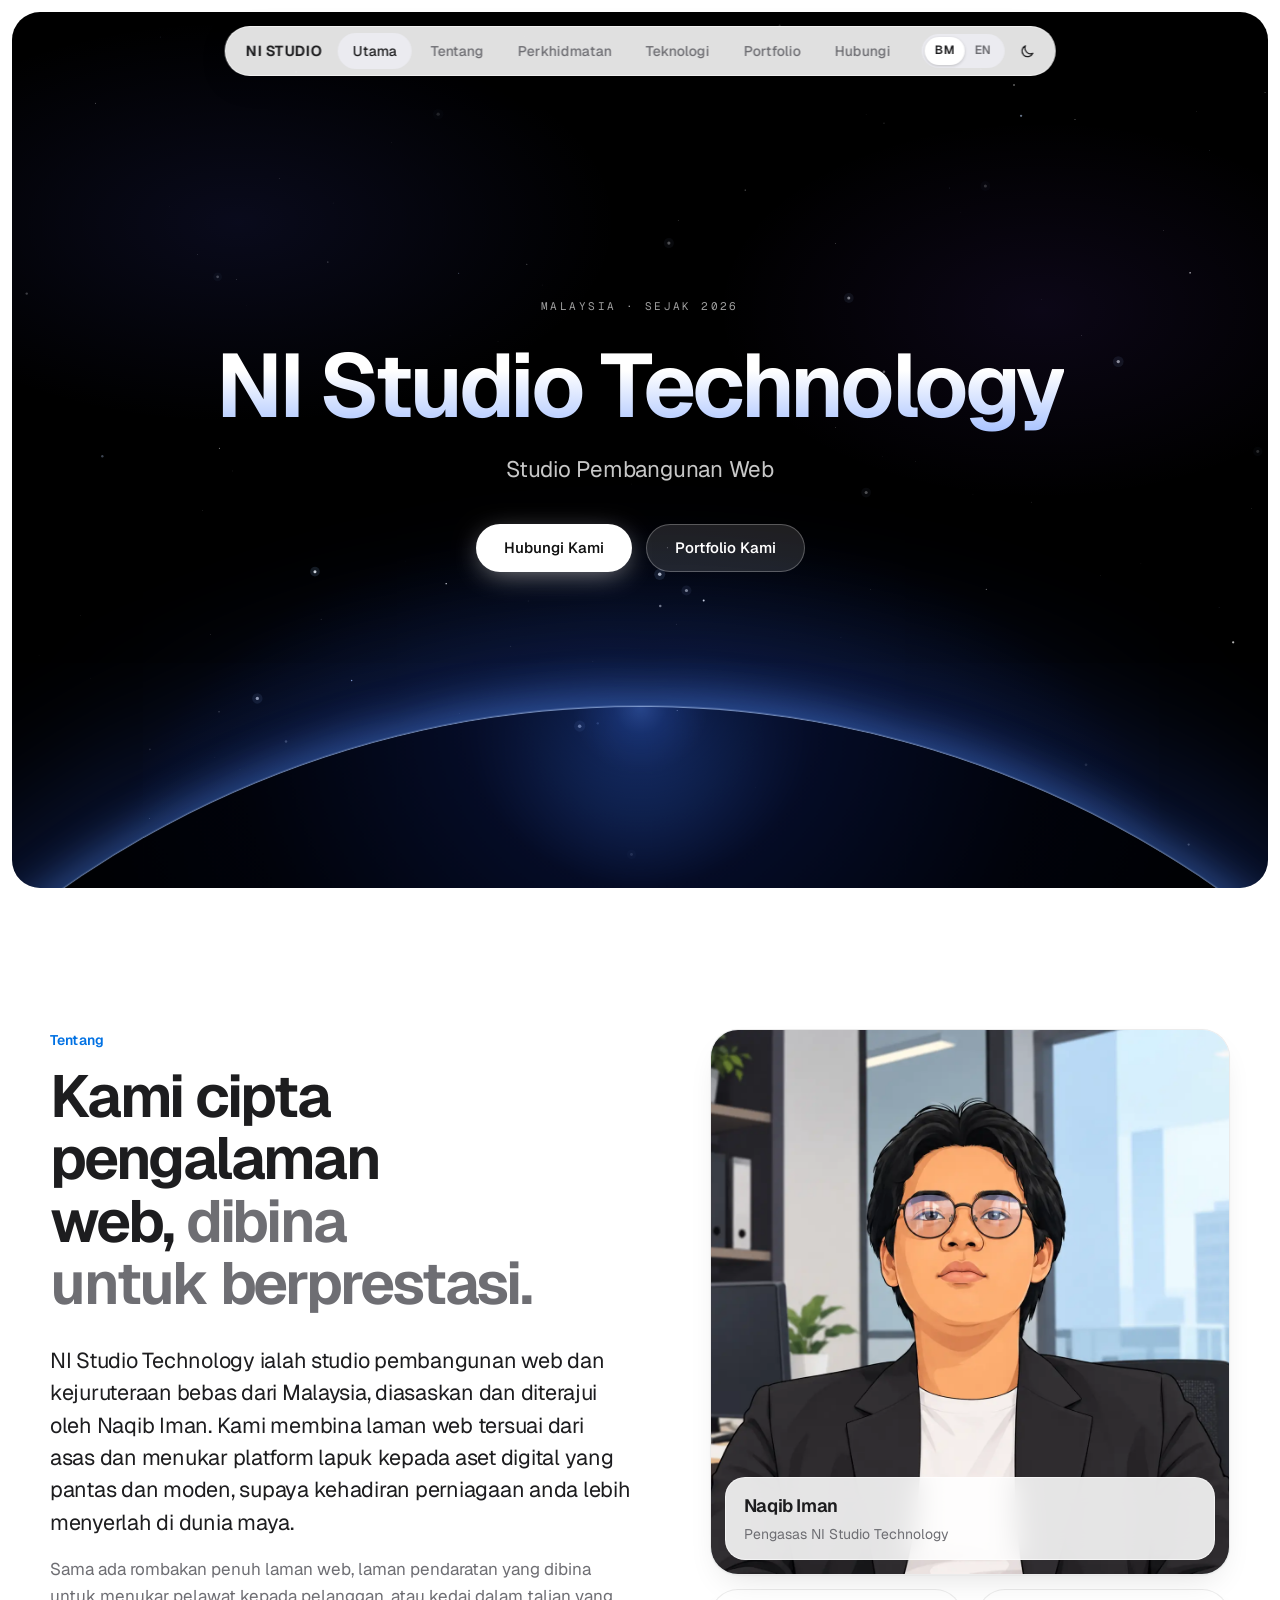
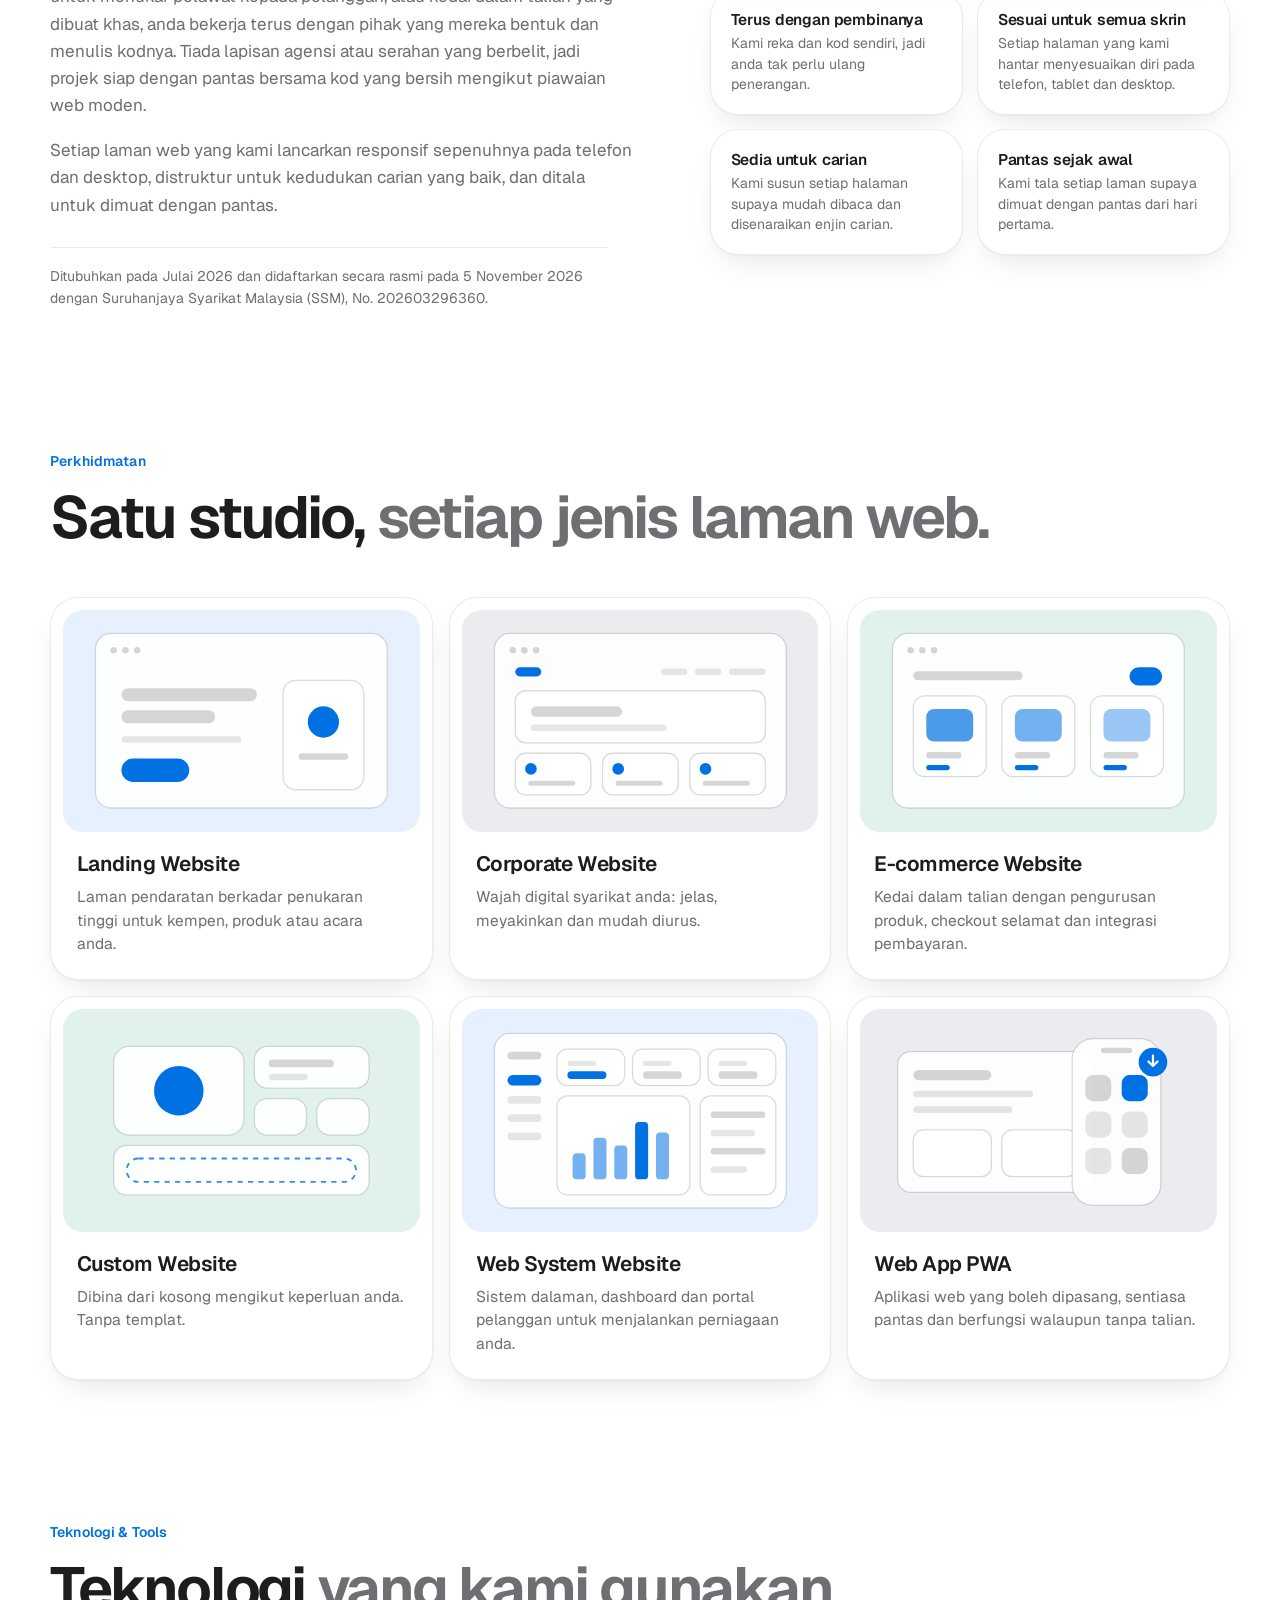
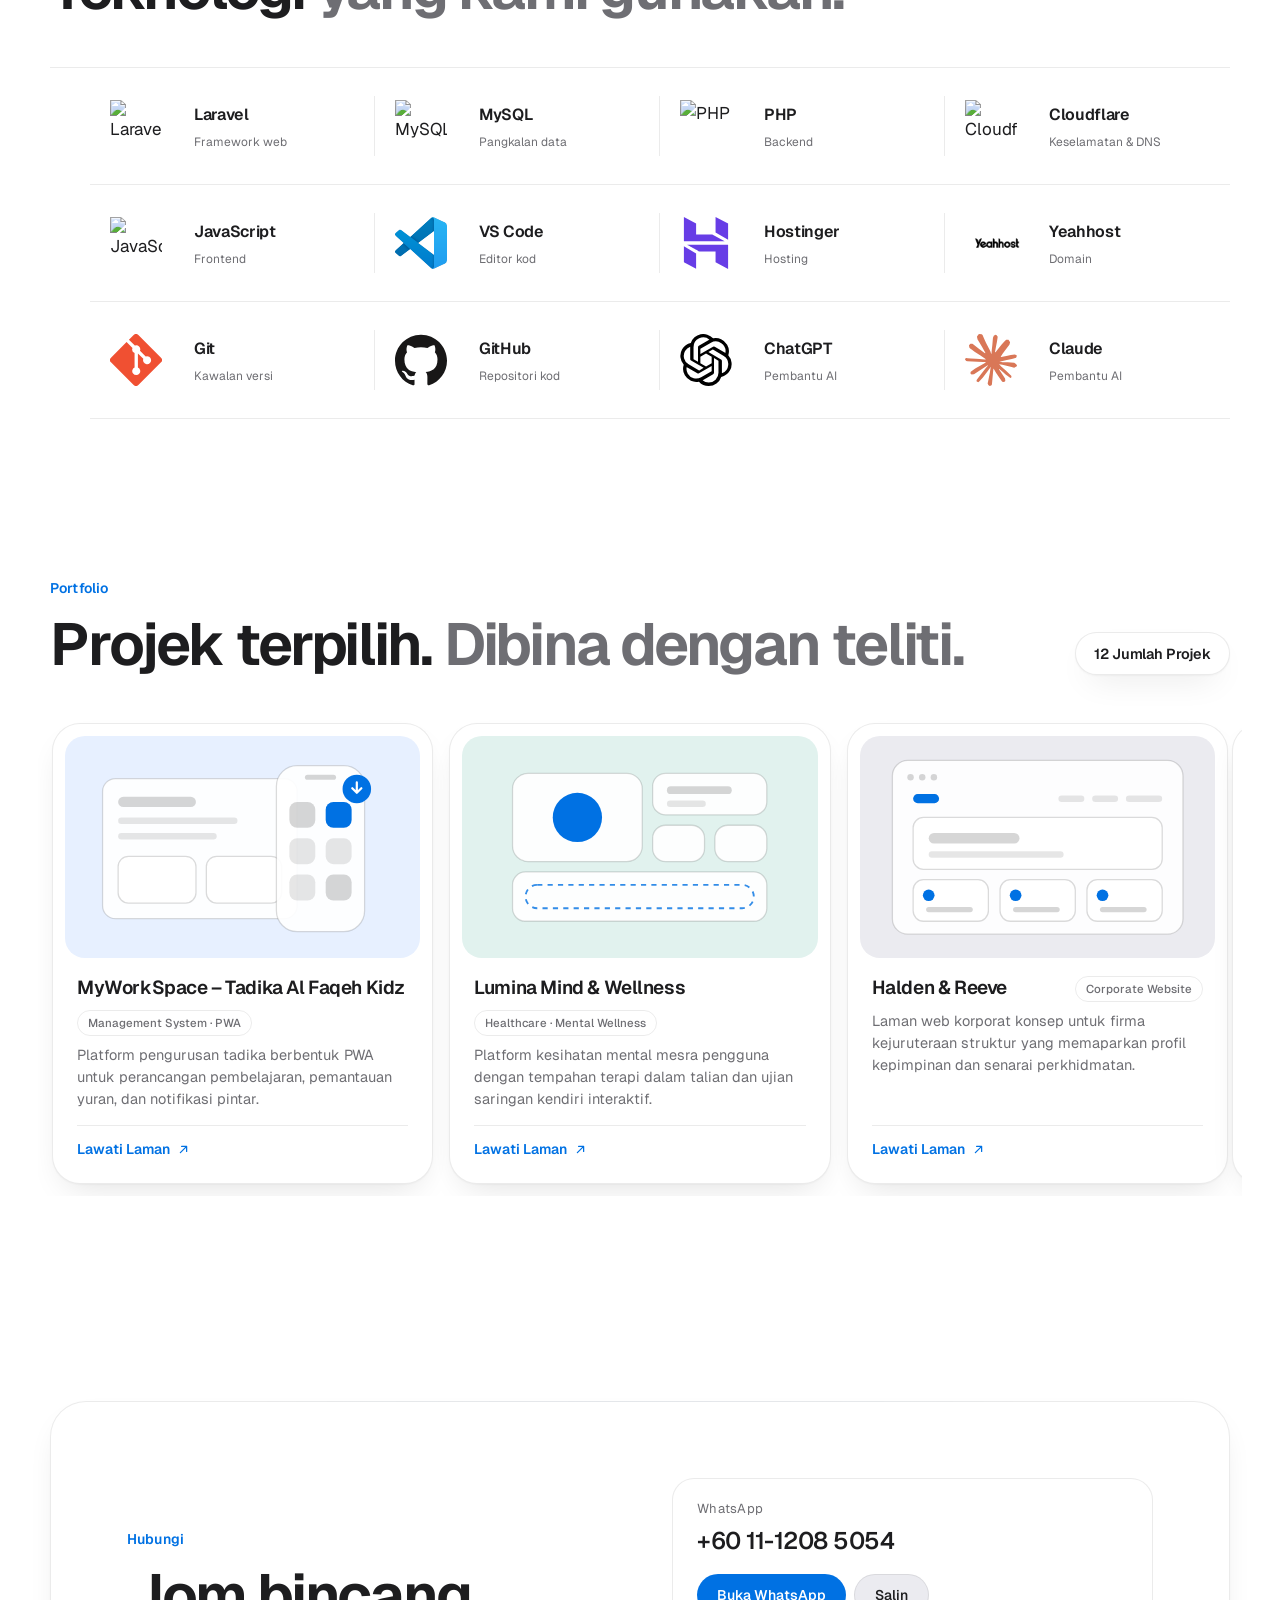
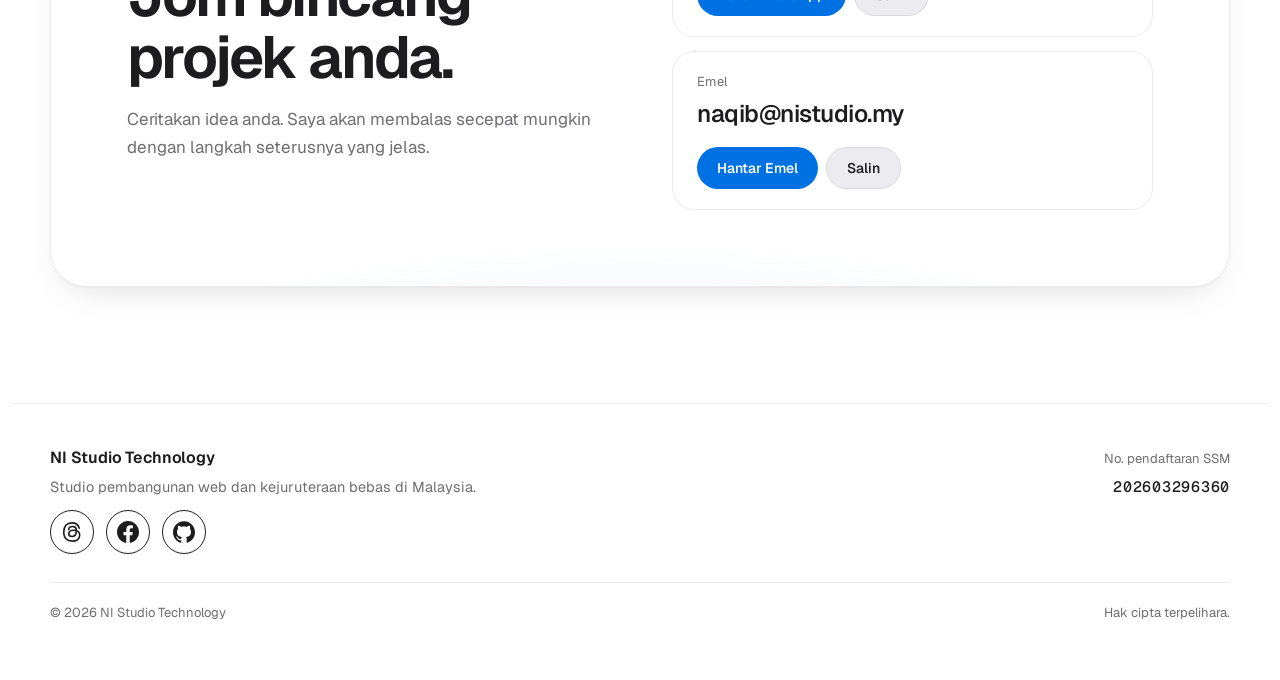
==== commit 92d7b5fe: "Use clickable Threads Facebook and GitHub logos in footer" ====
--- a/index.html
+++ b/index.html
@@ -421,12 +421,10 @@
         <div>
           <strong>NI Studio Technology</strong>
           <p data-en="An independent web development and engineering studio in Malaysia.">Studio pembangunan web dan kejuruteraan bebas di Malaysia.</p>
-          <div style="display:flex;gap:12px;margin-top:10px;flex-wrap:wrap">
-            <a class="flink" style="margin-top:0" href="https://www.threads.com/@naqibimannndev" target="_blank" rel="noopener noreferrer">Threads @naqibimannndev</a>
-            <span style="color:var(--ink-2)">·</span>
-            <a class="flink" style="margin-top:0" href="https://www.facebook.com/profile.php?id=61551236093260" target="_blank" rel="noopener noreferrer">Facebook Naqib Iman</a>
-            <span style="color:var(--ink-2)">·</span>
-            <a class="flink" style="margin-top:0" href="https://github.com/naqibimannn" target="_blank" rel="noopener noreferrer">GitHub @naqibimannn</a>
+          <div class="footer-socials" style="display:flex;gap:12px;margin-top:12px;flex-wrap:wrap">
+            <a href="https://www.threads.com/@naqibimannndev" target="_blank" rel="noopener noreferrer" aria-label="Threads" title="Threads" style="display:inline-flex;align-items:center;justify-content:center;width:44px;height:44px;color:var(--ink);border:1px solid currentColor;border-radius:50%;text-decoration:none"><svg width="22" height="22" viewBox="0 0 24 24" aria-hidden="true" focusable="false"><path d="M16.8 9.3c-.3-2.1-1.6-3.2-3.9-3.3-2.8-.1-4.4 1.3-4.5 3.3m11.5-1.5C18.8 3.9 16.2 2 12.1 2 6.1 2 3 5.7 3 12s3.1 10 9.1 10c5.2 0 8.3-2.7 8.3-6.4 0-3.4-2.6-5.5-6.7-5.5-3.3 0-5.2 1.4-5.2 3.6 0 1.9 1.5 3.2 3.5 3.2 2.9 0 4.6-2 4.6-5.6 0-.7 0-1.4-.1-2" fill="none" stroke="currentColor" stroke-width="1.8" stroke-linecap="round" stroke-linejoin="round"/></svg></a>
+            <a href="https://www.facebook.com/profile.php?id=61551236093260" target="_blank" rel="noopener noreferrer" aria-label="Facebook" title="Facebook" style="display:inline-flex;align-items:center;justify-content:center;width:44px;height:44px;color:var(--ink);border:1px solid currentColor;border-radius:50%;text-decoration:none"><svg width="22" height="22" viewBox="0 0 24 24" aria-hidden="true" focusable="false"><path d="M24 12.073C24 5.405 18.627 0 12 0S0 5.405 0 12.073C0 18.1 4.388 23.095 10.125 24v-8.437H7.078v-3.49h3.047V9.413c0-3.025 1.792-4.697 4.533-4.697 1.312 0 2.686.236 2.686.236v2.972h-1.513c-1.49 0-1.956.931-1.956 1.887v2.262h3.328l-.532 3.49h-2.796V24C19.612 23.095 24 18.1 24 12.073z" fill="currentColor"/></svg></a>
+            <a href="https://github.com/naqibimannn" target="_blank" rel="noopener noreferrer" aria-label="GitHub" title="GitHub" style="display:inline-flex;align-items:center;justify-content:center;width:44px;height:44px;color:var(--ink);border:1px solid currentColor;border-radius:50%;text-decoration:none"><svg width="22" height="22" viewBox="0 0 24 24" aria-hidden="true" focusable="false"><path d="M12 .297c-6.63 0-12 5.373-12 12 0 5.303 3.438 9.8 8.205 11.385.6.113.82-.258.82-.577 0-.285-.01-1.04-.015-2.04-3.338.724-4.042-1.61-4.042-1.61C4.422 18.07 3.633 17.7 3.633 17.7c-1.087-.744.084-.729.084-.729 1.205.084 1.838 1.236 1.838 1.236 1.07 1.835 2.809 1.305 3.495.998.108-.776.417-1.305.76-1.605-2.665-.3-5.466-1.332-5.466-5.93 0-1.31.465-2.38 1.235-3.22-.135-.303-.54-1.523.105-3.176 0 0 1.005-.322 3.3 1.23.96-.267 1.98-.399 3-.405 1.02.006 2.04.138 3 .405 2.28-1.552 3.285-1.23 3.285-1.23.645 1.653.24 2.873.12 3.176.765.84 1.23 1.91 1.23 3.22 0 4.61-2.805 5.625-5.475 5.92.42.36.81 1.096.81 2.22 0 1.606-.015 2.896-.015 3.286 0 .315.21.69.825.57C20.565 22.092 24 17.592 24 12.297c0-6.627-5.373-12-12-12" fill="currentColor"/></svg></a>
           </div>
         </div>
         <div class="ssm"><span class="l" data-en="SSM registration number">No. pendaftaran SSM</span><span class="mono">202603296360</span></div>
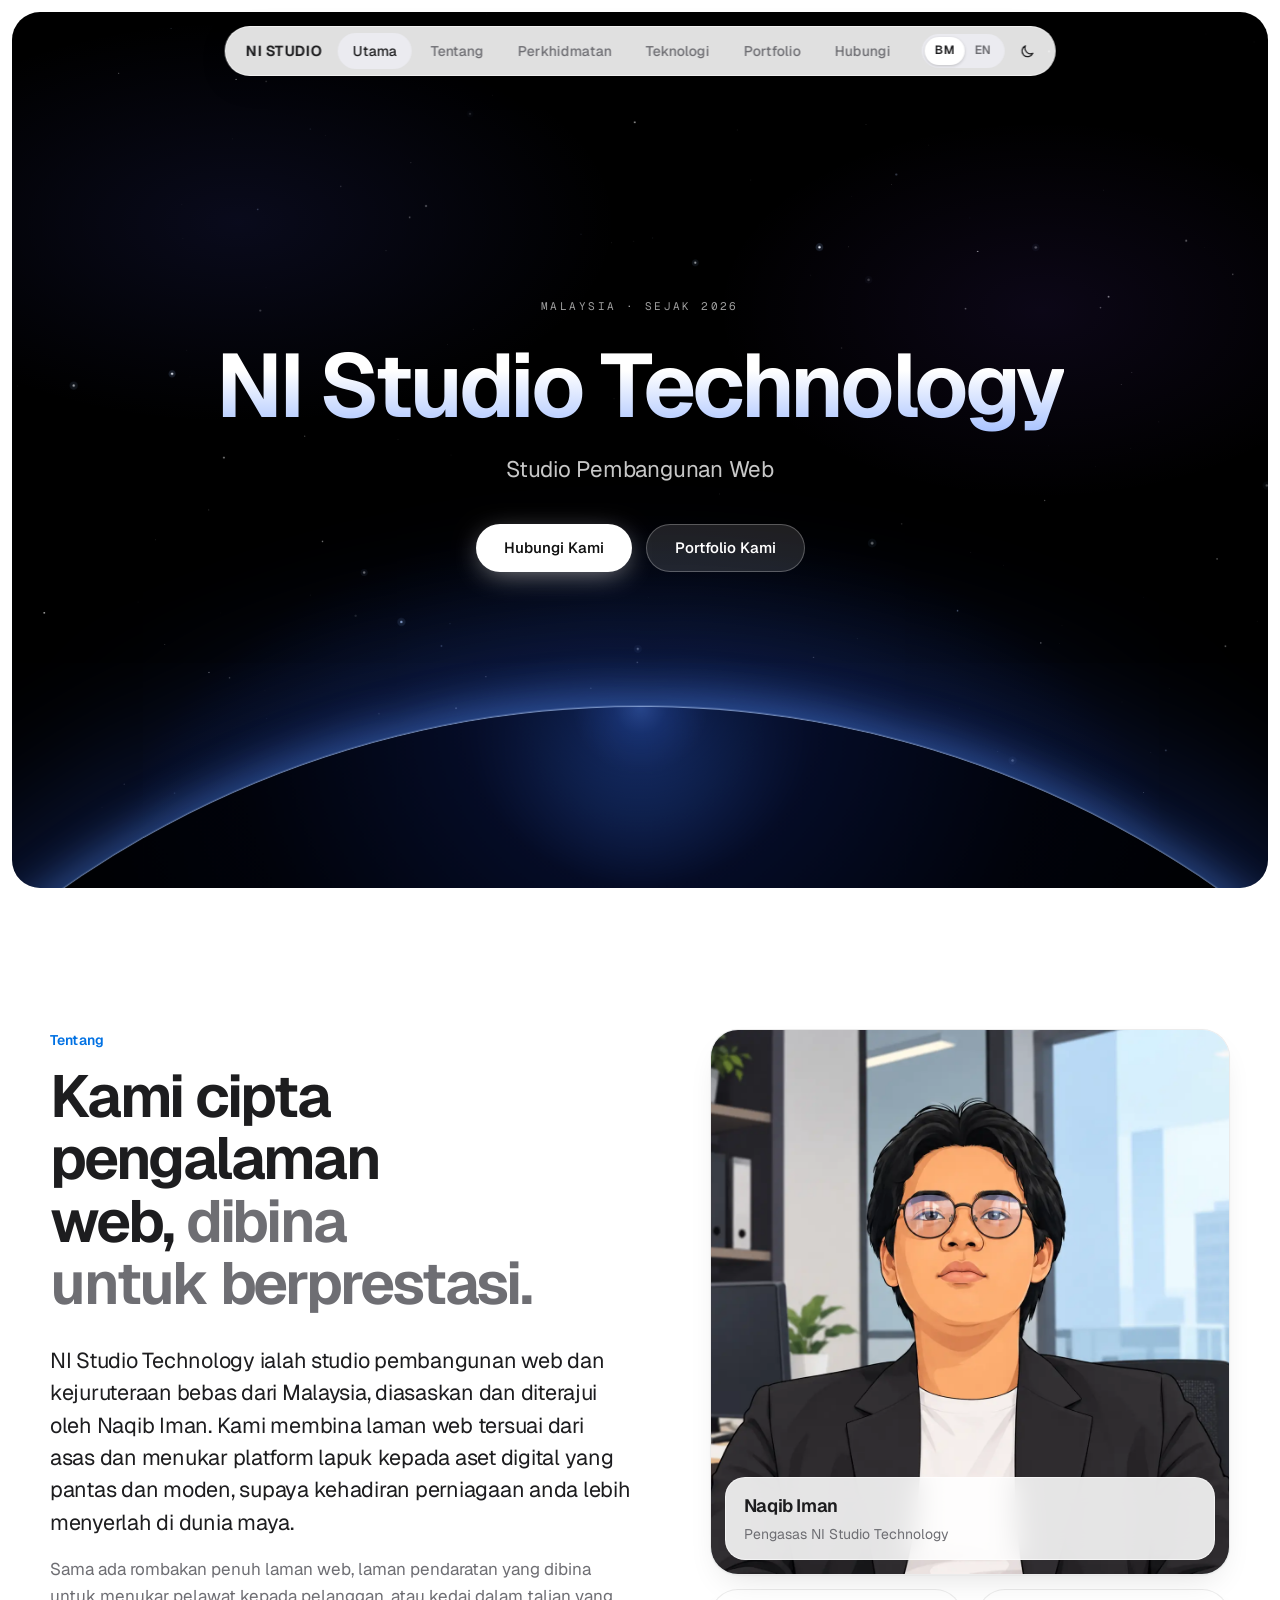
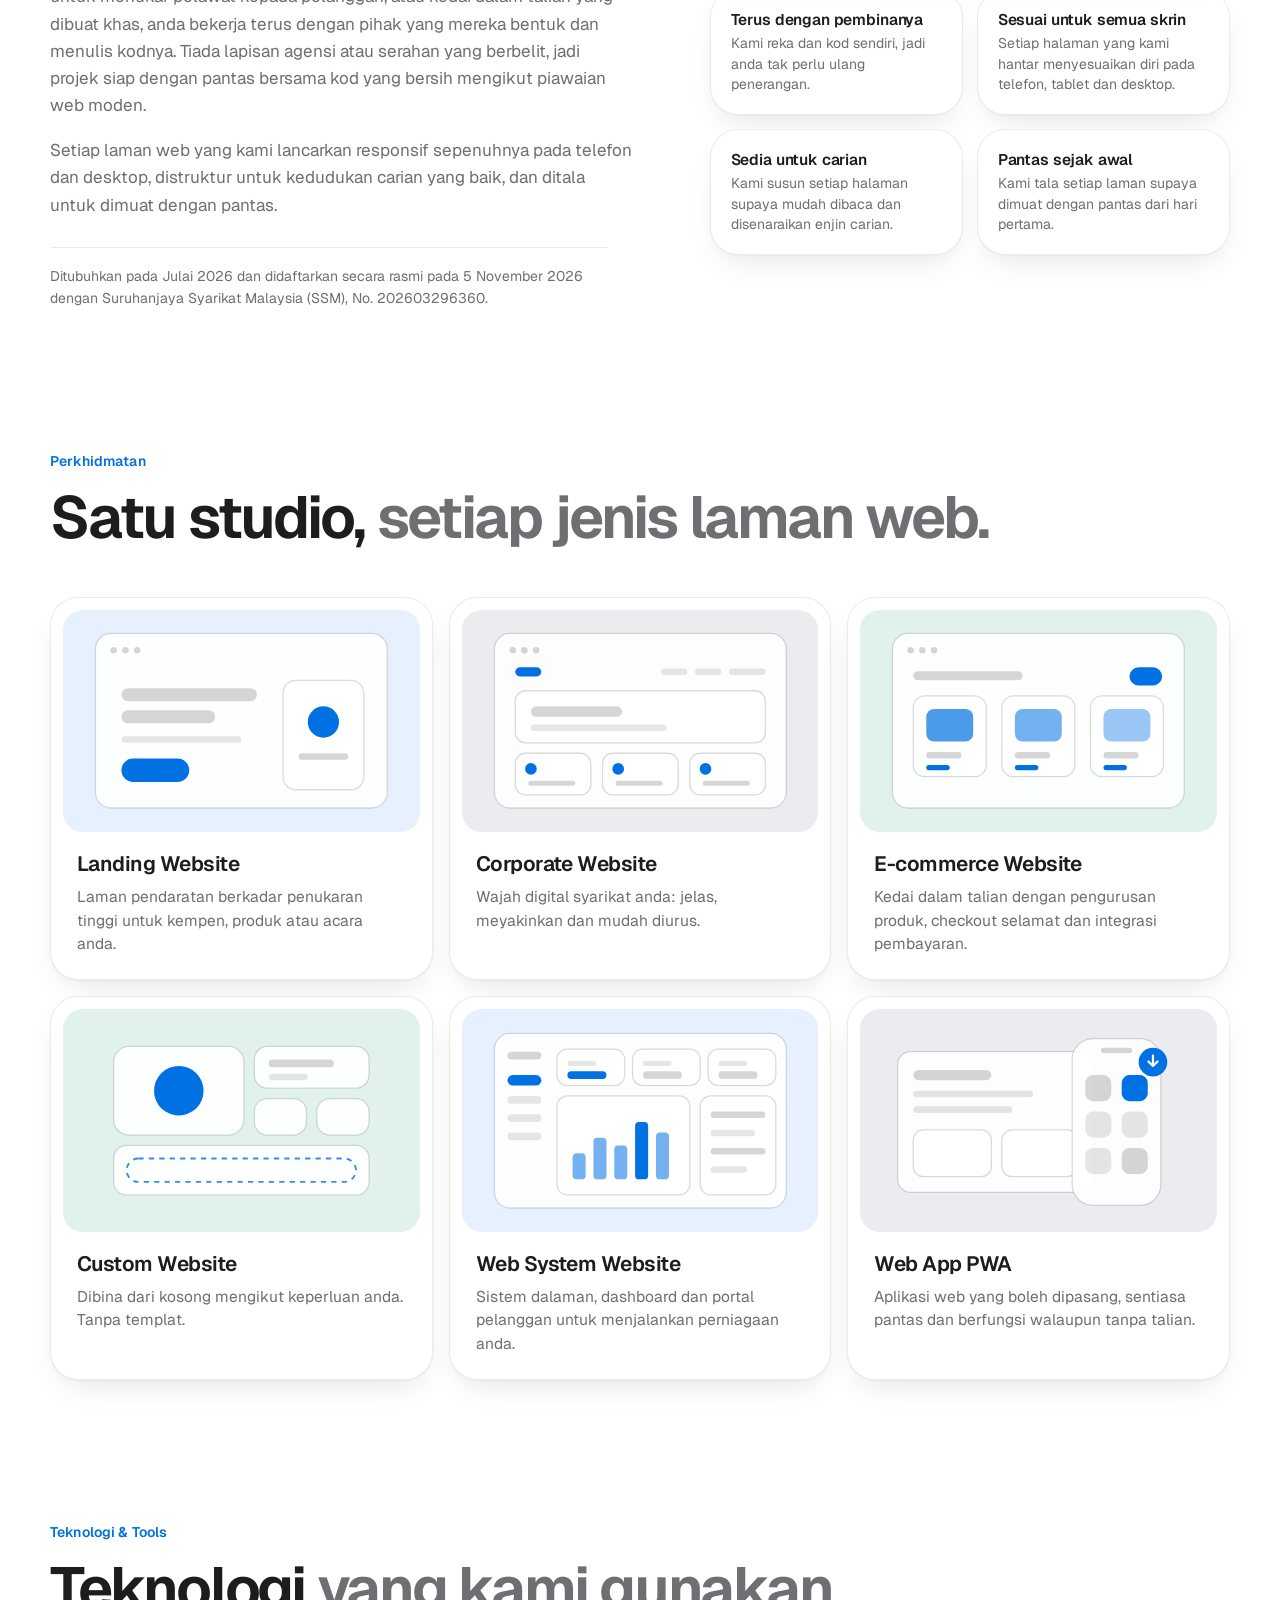
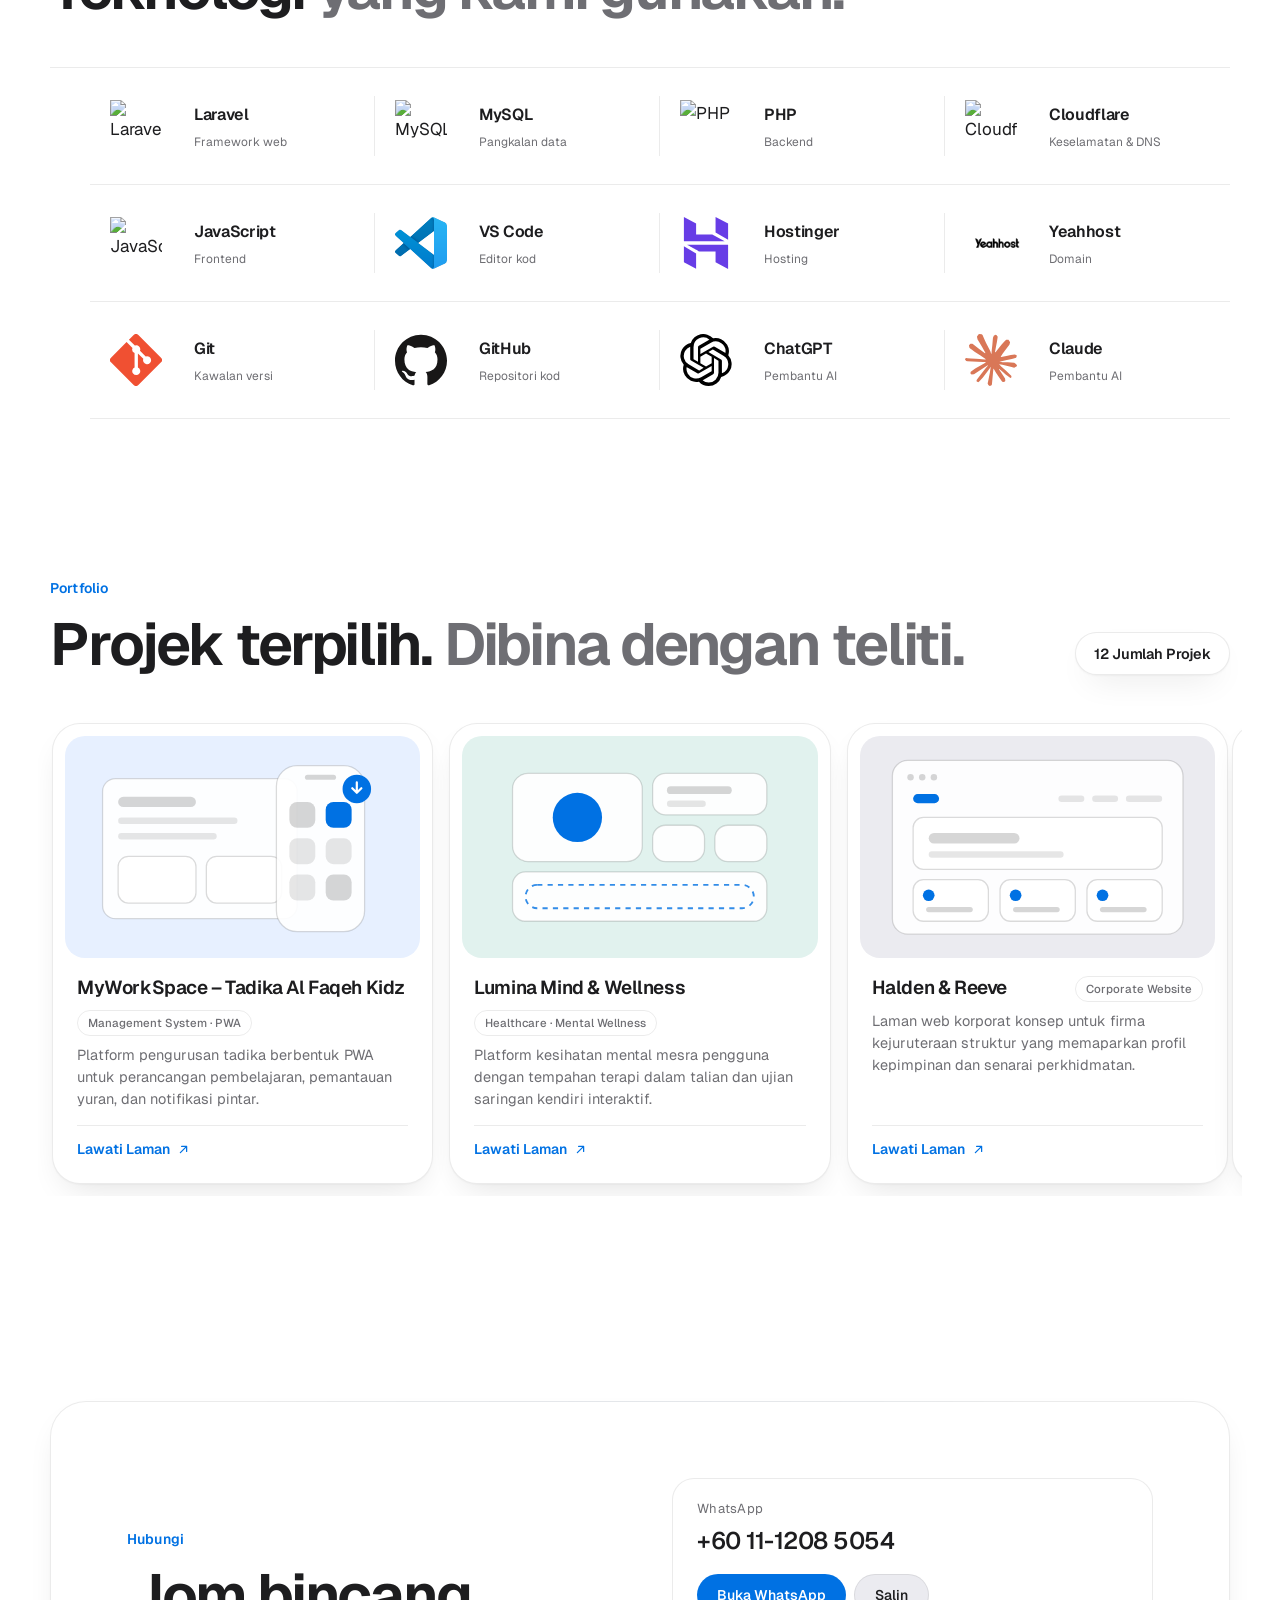
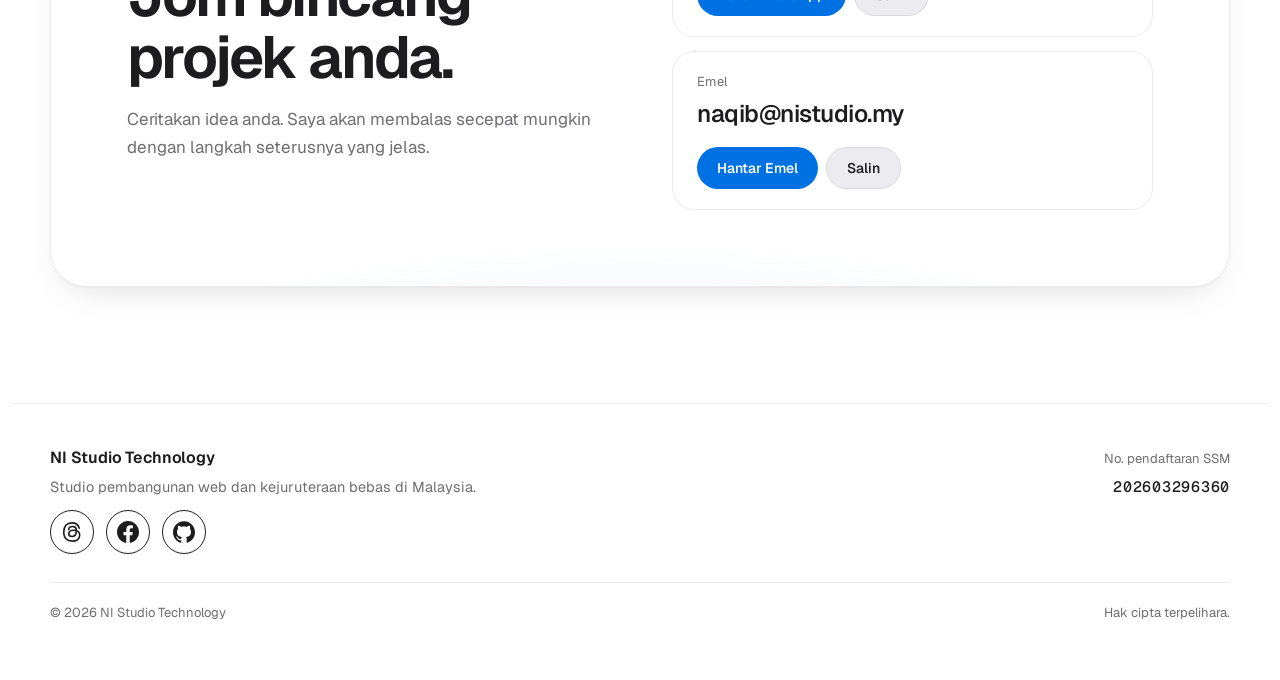
==== commit 8e387857: "Add Facebook profile to organization sameAs schema" ====
--- a/index.html
+++ b/index.html
@@ -73,6 +73,7 @@
         "areaServed": [{ "@type": "Country", "name": "Malaysia" }],
         "sameAs": [
           "https://www.threads.com/@naqibimannndev",
+          "https://www.facebook.com/profile.php?id=61551236093260",
           "https://github.com/naqibimannn"
         ]
       },
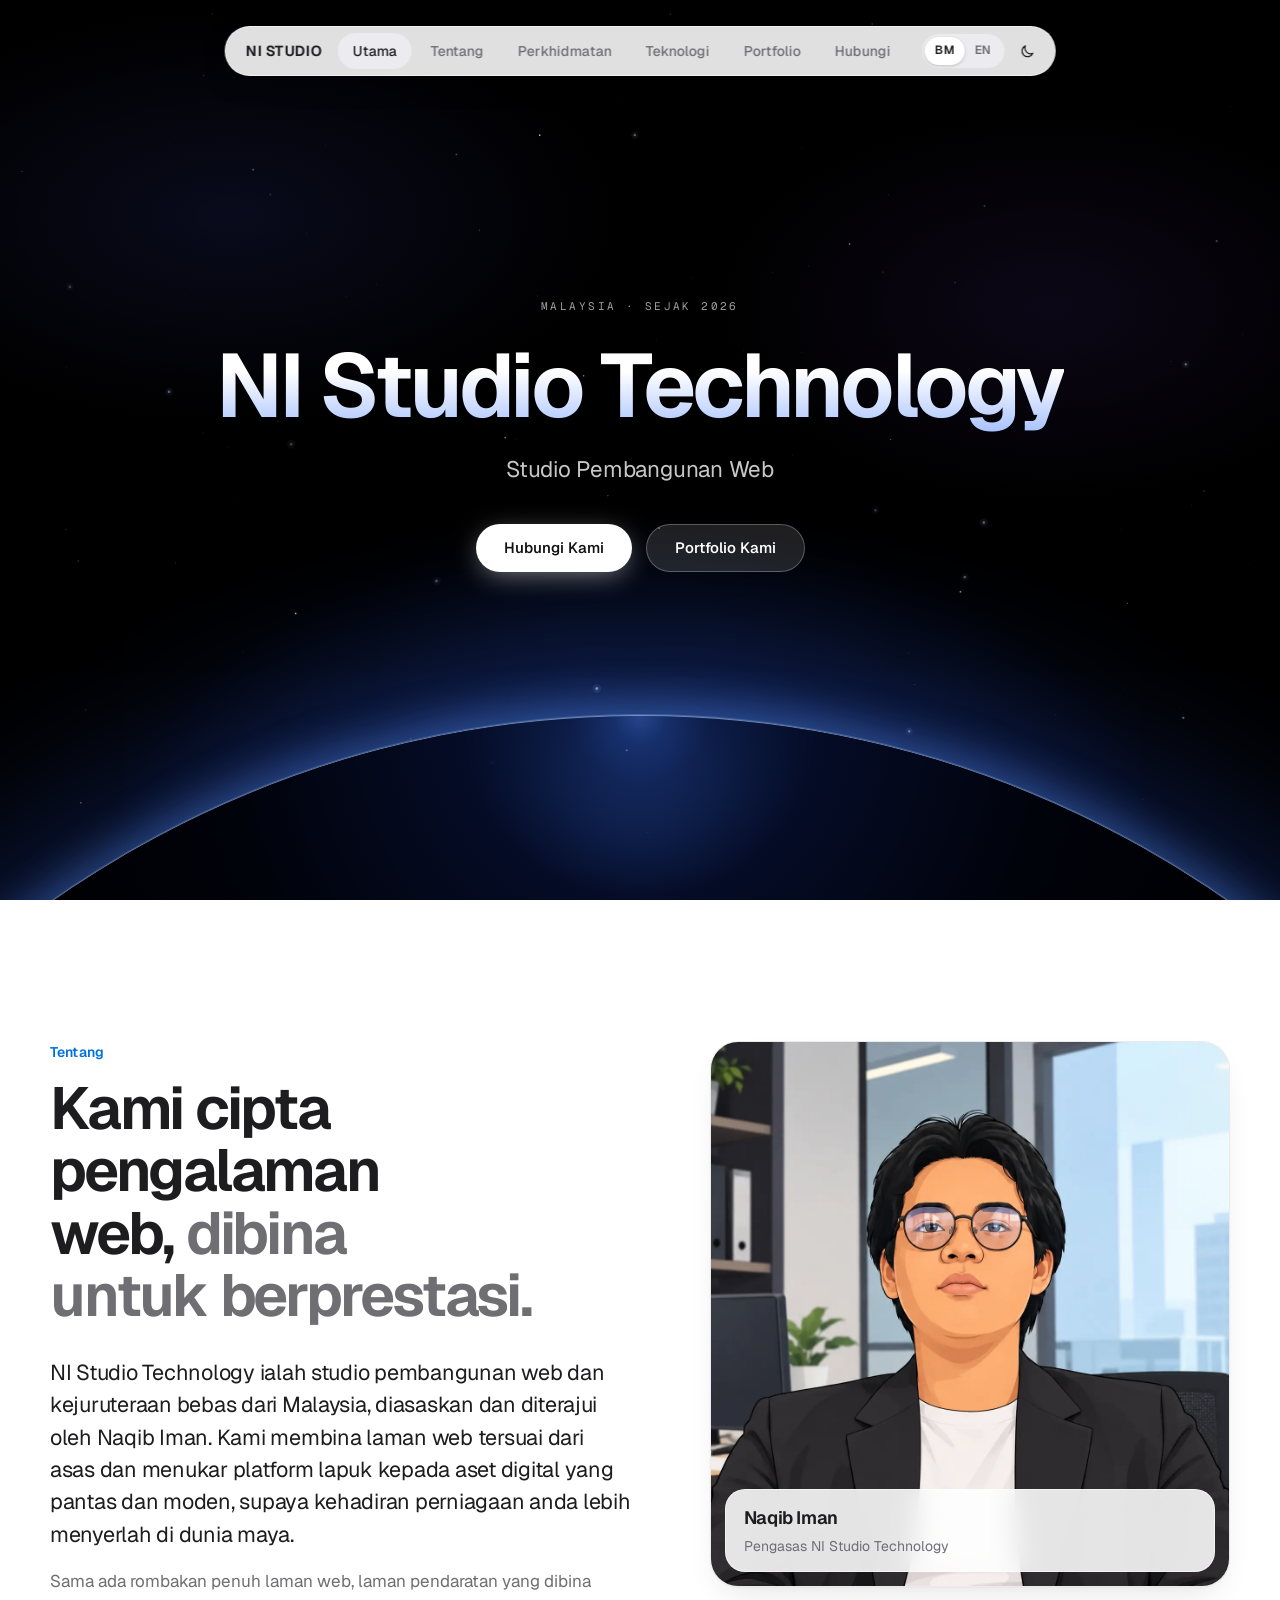
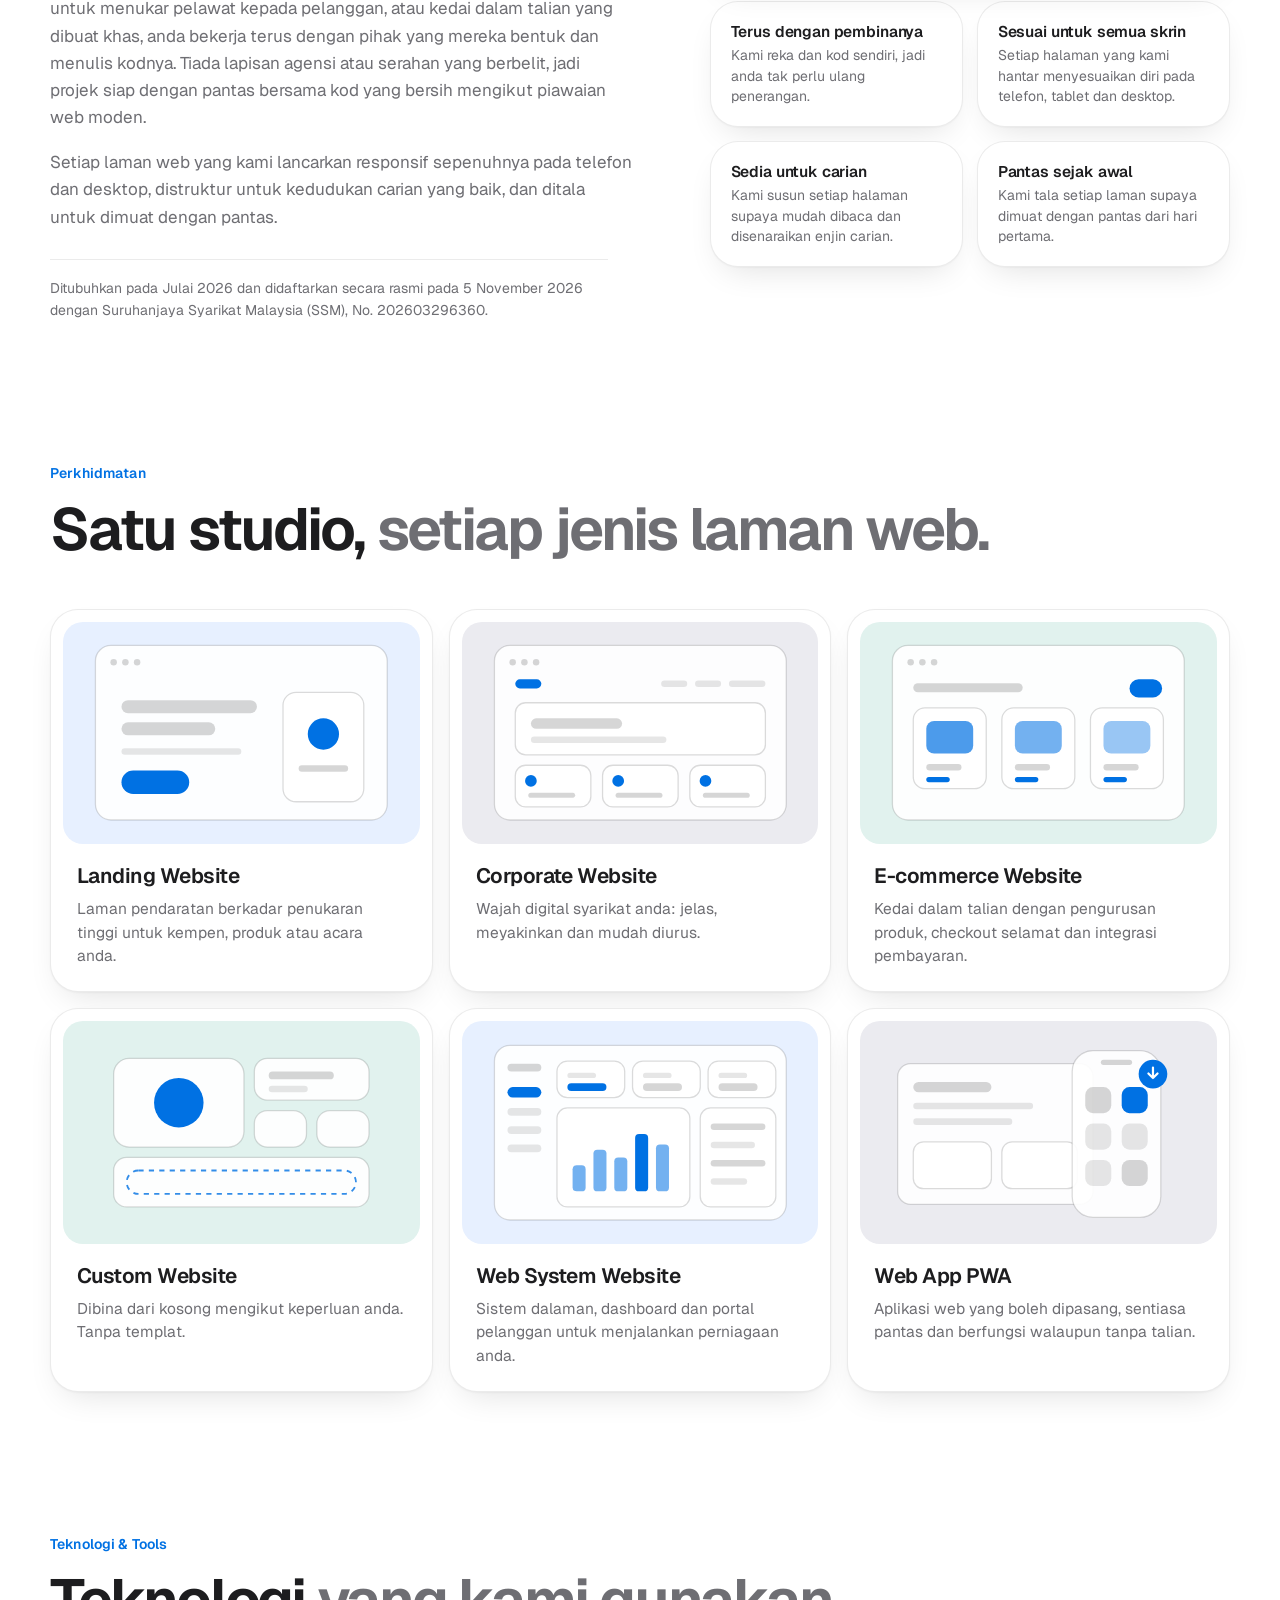
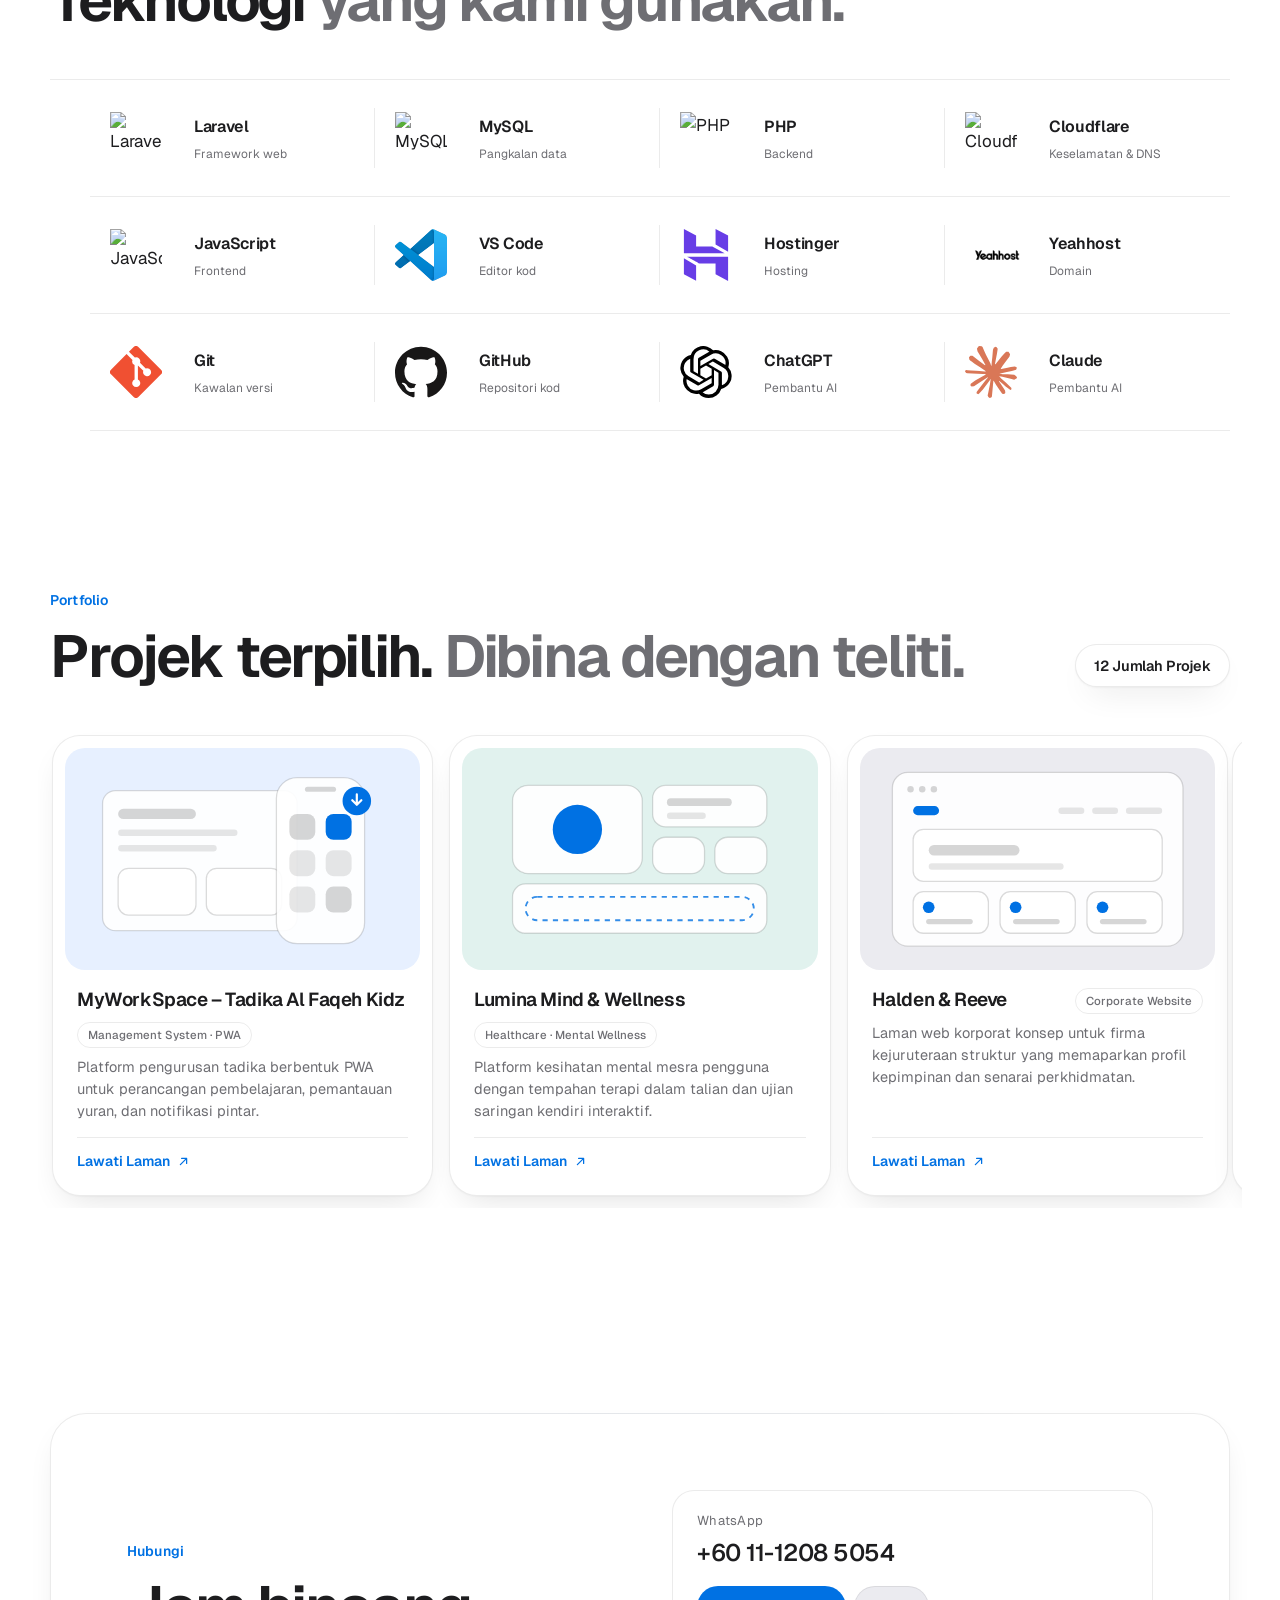
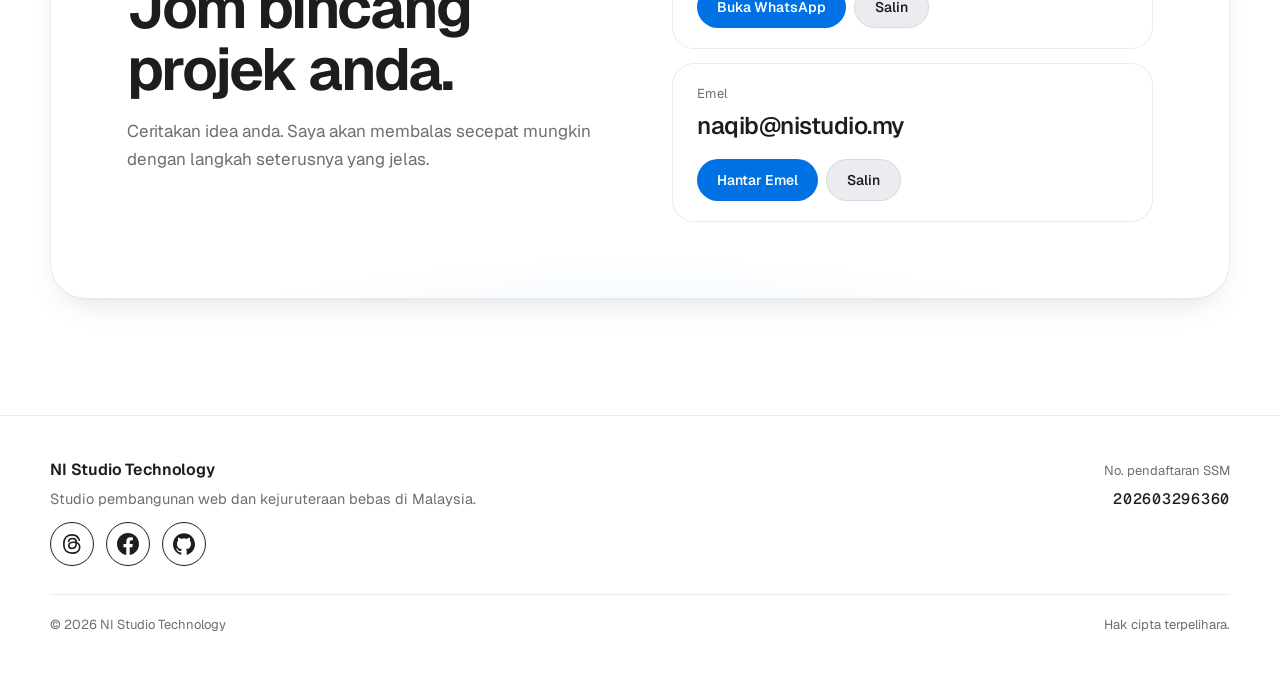
==== commit 67cffda7: "Make hero fill viewport edge to edge and keep NI Studio on one line" ====
--- a/index.html
+++ b/index.html
@@ -95,7 +95,7 @@
   <script>
   try { var _t = localStorage.getItem('ni-theme'); document.documentElement.setAttribute('data-theme', _t === 'dark' ? 'dark' : 'light'); } catch (e) { document.documentElement.setAttribute('data-theme', 'light'); }
   </script>
-  <link rel="stylesheet" href="style.css?v=20261112-responsive1">
+  <link rel="stylesheet" href="style.css?v=20261112-hero2">
 
   <svg width="0" height="0" style="position:absolute" aria-hidden="true" focusable="false">
     <defs>
@@ -208,7 +208,7 @@
       <div class="hero-in">
         <div class="hero-c">
           <p class="eyebrow" data-en="MALAYSIA · SINCE 2026">MALAYSIA · SEJAK 2026</p>
-          <h1 aria-label="NI Studio Technology"><span class="w" aria-hidden="true" style="--wi:0"><span>NI</span></span> <span class="w" aria-hidden="true" style="--wi:1"><span>Studio</span></span> <span class="w" aria-hidden="true" style="--wi:2"><span>Technology</span></span></h1>
+          <h1 aria-label="NI Studio Technology"><span class="hero-name"><span class="w" aria-hidden="true" style="--wi:0"><span>NI</span></span> <span class="w" aria-hidden="true" style="--wi:1"><span>Studio</span></span></span> <span class="w" aria-hidden="true" style="--wi:2"><span>Technology</span></span></h1>
           <p class="sub" data-en="Studio Pembangunan Web">Studio Pembangunan Web</p>
           <div class="cta">
             <button class="btn btn-w" data-go="contact" data-en="Hubungi Kami">Hubungi Kami</button>
@@ -439,6 +439,6 @@
 
   <div class="toast" id="toast" role="status" aria-live="polite"></div>
 
-  <script src="script.js?v=20261112-perf1" defer></script>
+  <script src="script.js?v=20261112-hero2" defer></script>
 </body>
 </html>
--- a/style.css
+++ b/style.css
@@ -57,7 +57,7 @@
   line-height: 1.6;
   -webkit-font-smoothing: antialiased;
   margin: 0;
-  padding: 12px;
+  padding: 0;
   transition: background-color .45s ease, color .45s ease;
   overflow-x: hidden;
 }
@@ -132,16 +132,14 @@
   width: 100%;
   max-width: 100%;
   margin-inline: auto;
-  height: calc(100vh - 24px);
-  height: calc(100svh - 24px - env(safe-area-inset-top, 0px) - env(safe-area-inset-bottom, 0px));
-  min-height: 560px;
+  min-height: 100vh;
+  min-height: 100svh;
   overflow: hidden;
-  border-radius: 28px;
+  border-radius: 0;
   background: #000000;
   color: #ffffff;
   isolation: isolate;
   transform-origin: 50% 100%;
-  will-change: transform;
 }
 
 #sky { position: absolute; inset: 0; width: 100%; height: 100%; display: block; }
@@ -156,8 +154,8 @@
   background: radial-gradient(circle at 50% 0%, rgba(70, 120, 235, .5) 0, rgba(44, 92, 214, .36) 1.2%, rgba(26, 62, 170, .22) 3%, #050c26 8%, #01030b 18%, #000 30%);
   box-shadow: 0 -1px 0 0 rgba(190, 215, 255, .75), 0 -10px 42px 2px rgba(90, 150, 255, .4), 0 -44px 150px 30px rgba(50, 100, 255, .24);
 }
-.hero-in { position: relative; z-index: 3; height: 100%; will-change: transform, opacity; }
-.hero-c { height: 100%; display: flex; flex-direction: column; align-items: center; justify-content: center; text-align: center; padding: 80px 20px 110px; }
+.hero-in { position: relative; z-index: 3; min-height: inherit; will-change: transform, opacity; }
+.hero-c { min-height: inherit; display: flex; flex-direction: column; align-items: center; justify-content: center; text-align: center; padding: 80px 20px 110px; }
 .hero-c > * { animation: rise 1s var(--ease) both; animation-delay: calc(var(--d, 0) * 110ms + 150ms); }
 
 @keyframes rise {
@@ -196,7 +194,7 @@
 .btn-a { background: var(--accent); color: var(--accent-ink); }
 .btn-a:hover { box-shadow: 0 10px 28px -10px var(--accent); }
 
-.sec { padding-block: clamp(80px, 11vw, 150px); }
+.sec { padding-inline: 12px; padding-block: clamp(80px, 11vw, 150px); }
 #about, #services, #portfolio, #contact { scroll-margin-top: 96px; }
 .kicker { font-size: 14px; font-weight: 600; color: var(--accent); letter-spacing: .01em; margin-bottom: 14px; }
 .big { font-size: clamp(2.1rem, 5vw, 3.7rem); line-height: 1.05; letter-spacing: -.038em; font-weight: 650; text-wrap: balance; }
@@ -362,7 +360,7 @@
 .crow .val { display: block; margin-top: 2px; font-size: clamp(1.15rem, 3vw, 1.5rem); font-weight: 560; letter-spacing: -.02em; overflow-wrap: anywhere; user-select: all; text-align: left; }
 .acts { display: flex; gap: 8px; flex-wrap: wrap; justify-content: flex-start; align-items: center; width: 100%; }
 
-.foot { margin-top: clamp(70px, 9vw, 120px); border-top: 1px solid var(--line); padding-block: 40px 44px; }
+.foot { padding-inline: 12px; margin-top: clamp(70px, 9vw, 120px); border-top: 1px solid var(--line); padding-block: 40px 44px; }
 .foot-r { display: flex; justify-content: space-between; align-items: flex-start; gap: 24px; flex-wrap: wrap; }
 .foot strong { font-weight: 620; font-size: 16px; letter-spacing: -.01em; }
 .foot p { color: var(--ink-2); font-size: 14.5px; margin-top: 4px; }
@@ -412,8 +410,7 @@
   .tech-logo-grid img.tech-logo-yeahhost { width: 44px; }
   .tech-logo-grid span { font-size: 14px; }
   .tech-logo-grid small { font-size: 11px; }
-  body { font-size: 16px; padding: 8px; }
-  .hero { border-radius: 22px; height: calc(100vh - 16px); }
+  body { font-size: 16px; }
   .svcs { grid-template-columns: minmax(0, 1fr); }
   .svc:last-child { grid-column: span 1; }
   .pillars { grid-template-columns: minmax(0, 1fr); }
@@ -476,12 +473,10 @@
 }
 
 @media (max-width: 760px) {
-  body { padding: 8px; }
   .nav { top: calc(env(safe-area-inset-top, 0px) + 12px); width: calc(100% - 24px); max-width: none; }
   .nav.compact { top: calc(env(safe-area-inset-top, 0px) + 8px); }
   .pill { width: 100%; max-width: none; gap: 8px; padding: 0 8px 0 14px; }
   .links { max-height: calc(100dvh - 90px); overflow-y: auto; overscroll-behavior: contain; }
-  .hero { min-height: 520px; height: calc(100svh - 16px); }
   .hero-c { padding: 86px 18px 90px; }
   .hero h1 { font-size: clamp(2.45rem, 11vw, 4.2rem); line-height: 1; }
   .hero .sub { font-size: clamp(1rem, 4vw, 1.2rem); }
@@ -502,7 +497,7 @@
   .head { margin-bottom: 30px; }
   .hero-c { padding-inline: 14px; }
   .hero h1 { font-size: clamp(2.25rem, 12vw, 3.4rem); }
-  .hero h1 .w { display: block; width: fit-content; margin-inline: auto; }
+  .hero h1 .hero-name { display: block; }
   .cta { width: min(100%, 340px); }
   .cta .btn { flex: 1 1 145px; min-width: 0; }
   .svc, .proj { border-radius: 22px; }
@@ -544,3 +539,13 @@
   .tech-logo-grid img.tech-logo-yeahhost { width: 48px; }
   .acts { grid-template-columns: minmax(0, 1fr); }
 }
+
+/* Keep the studio name together at every viewport width. */
+.hero-name { display: inline-block; white-space: nowrap; }
+@media (max-height: 500px) and (min-width: 541px) {
+  .hero-c { padding-block: 90px 28px; }
+  .hero .eyebrow { margin-bottom: 12px; }
+  .hero h1 { font-size: clamp(2rem, 5vw, 3rem); }
+  .hero .sub { margin-top: 12px; }
+  .hero .cta { margin-top: 20px; }
+}
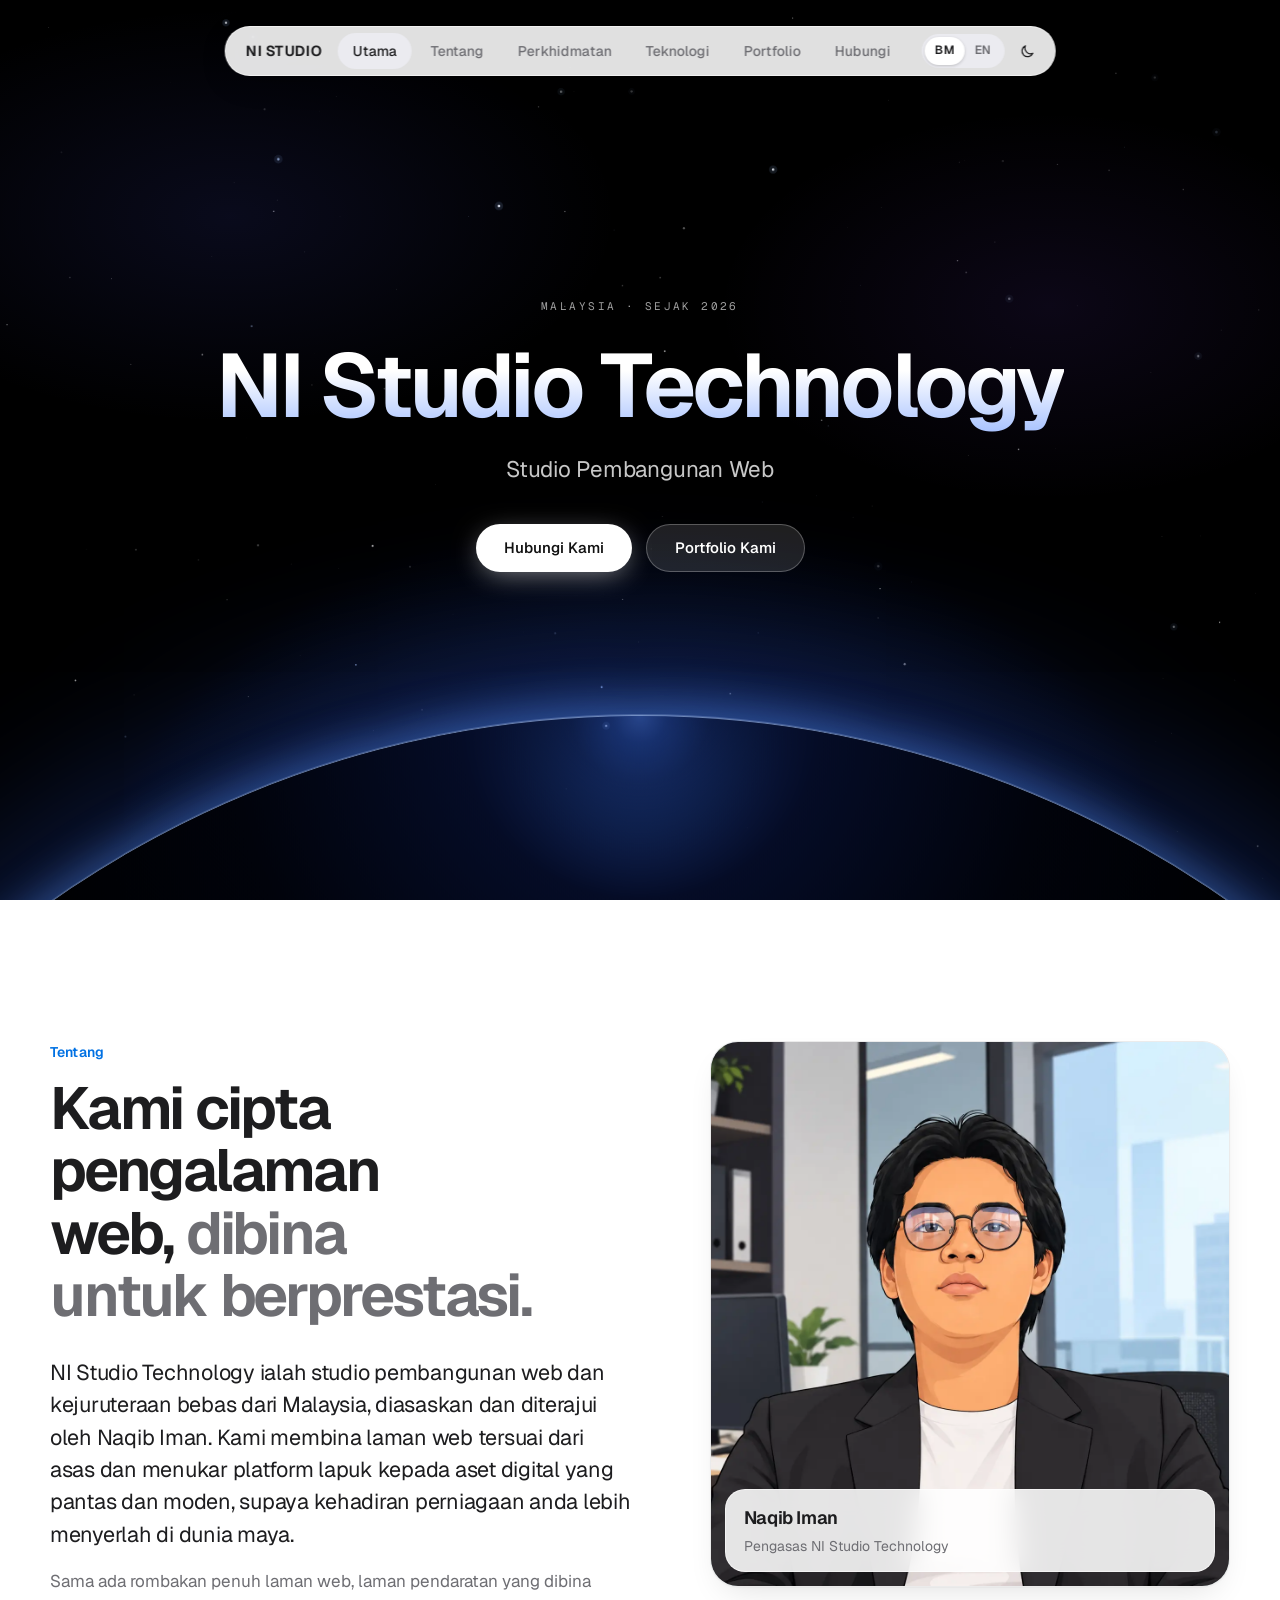
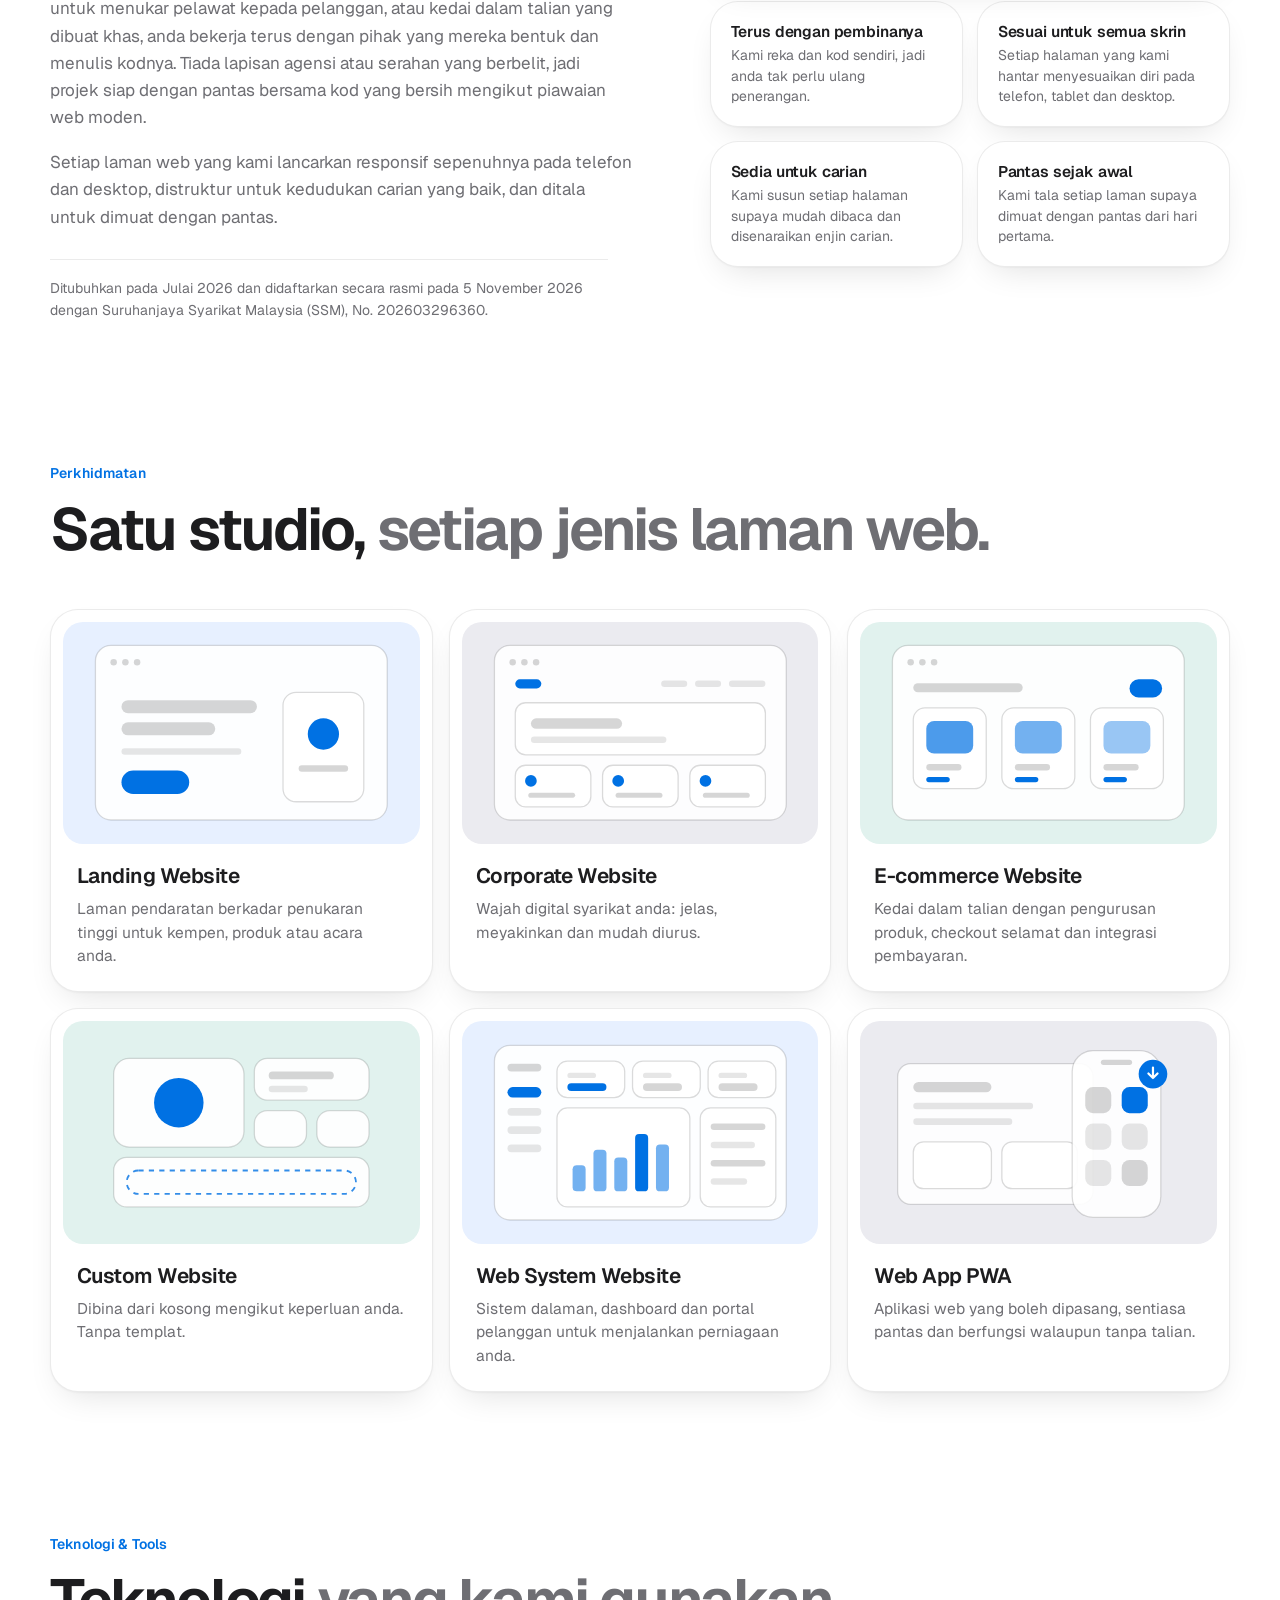
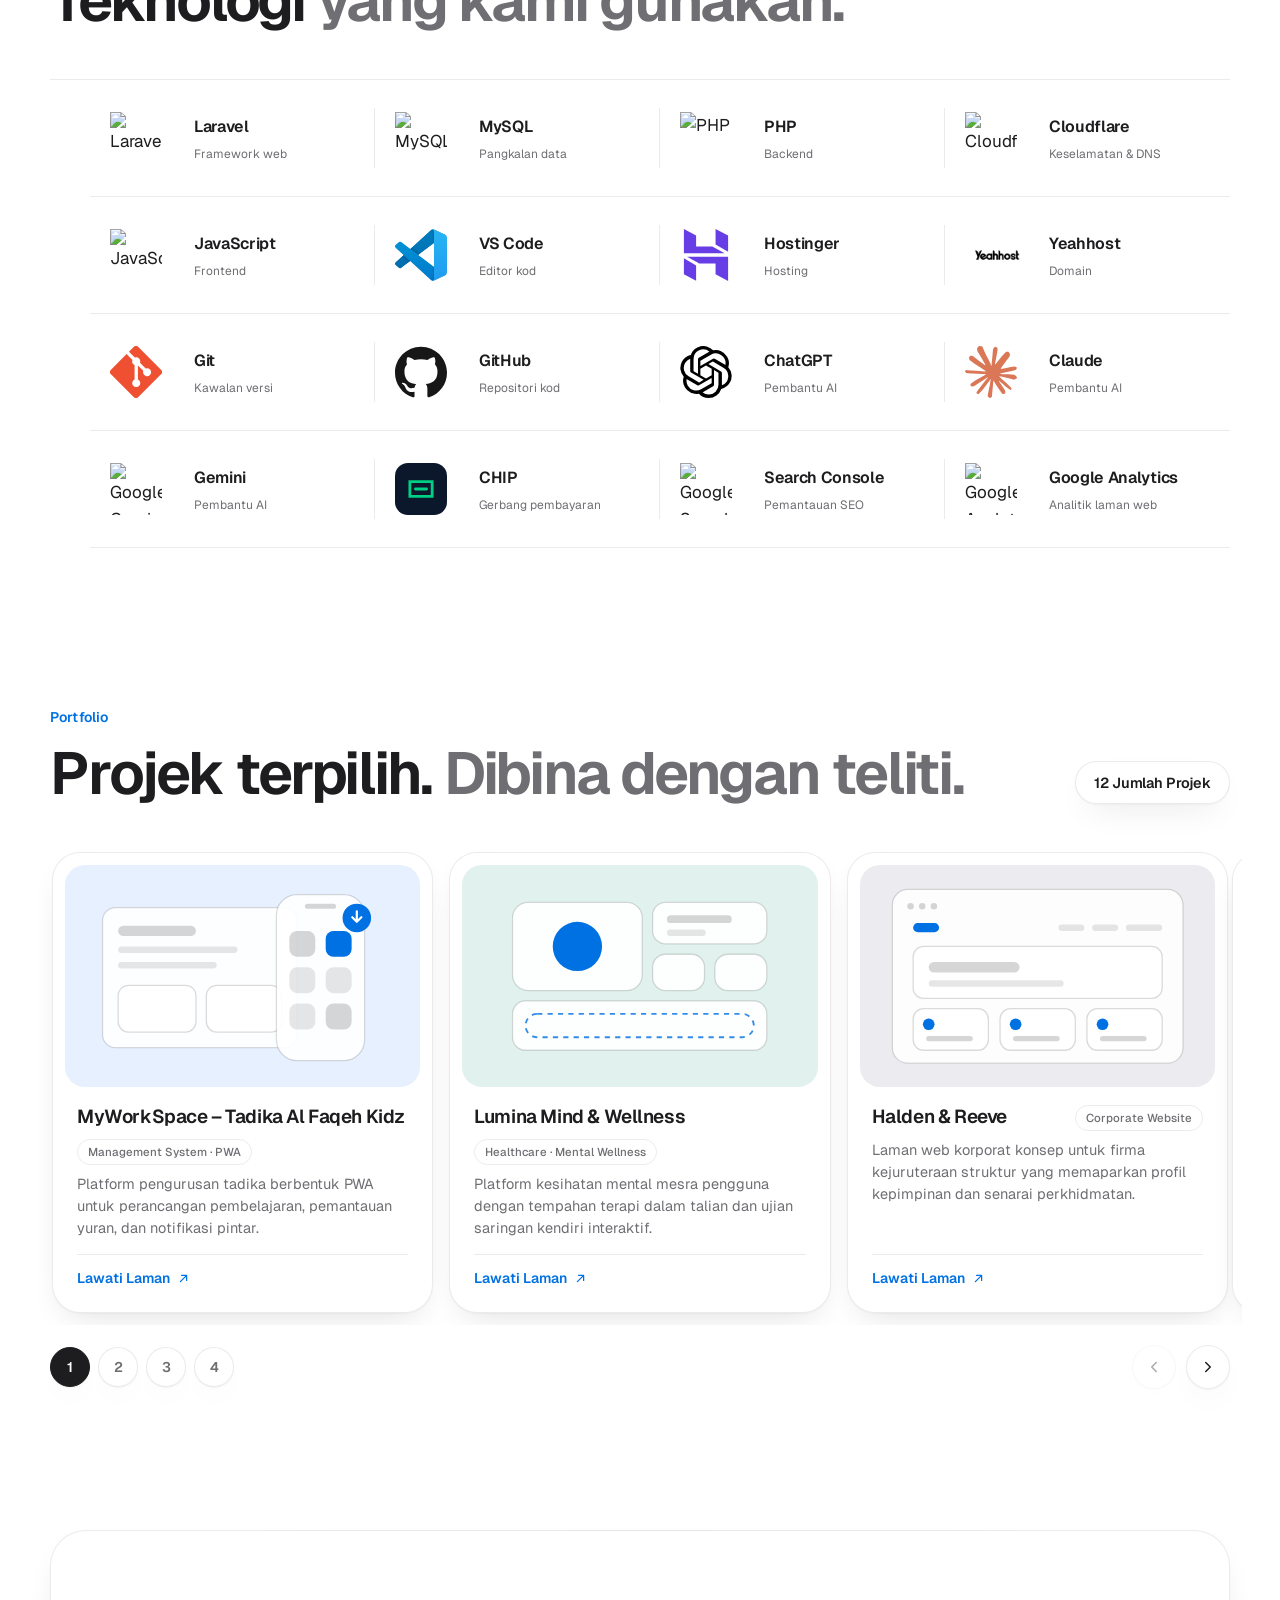
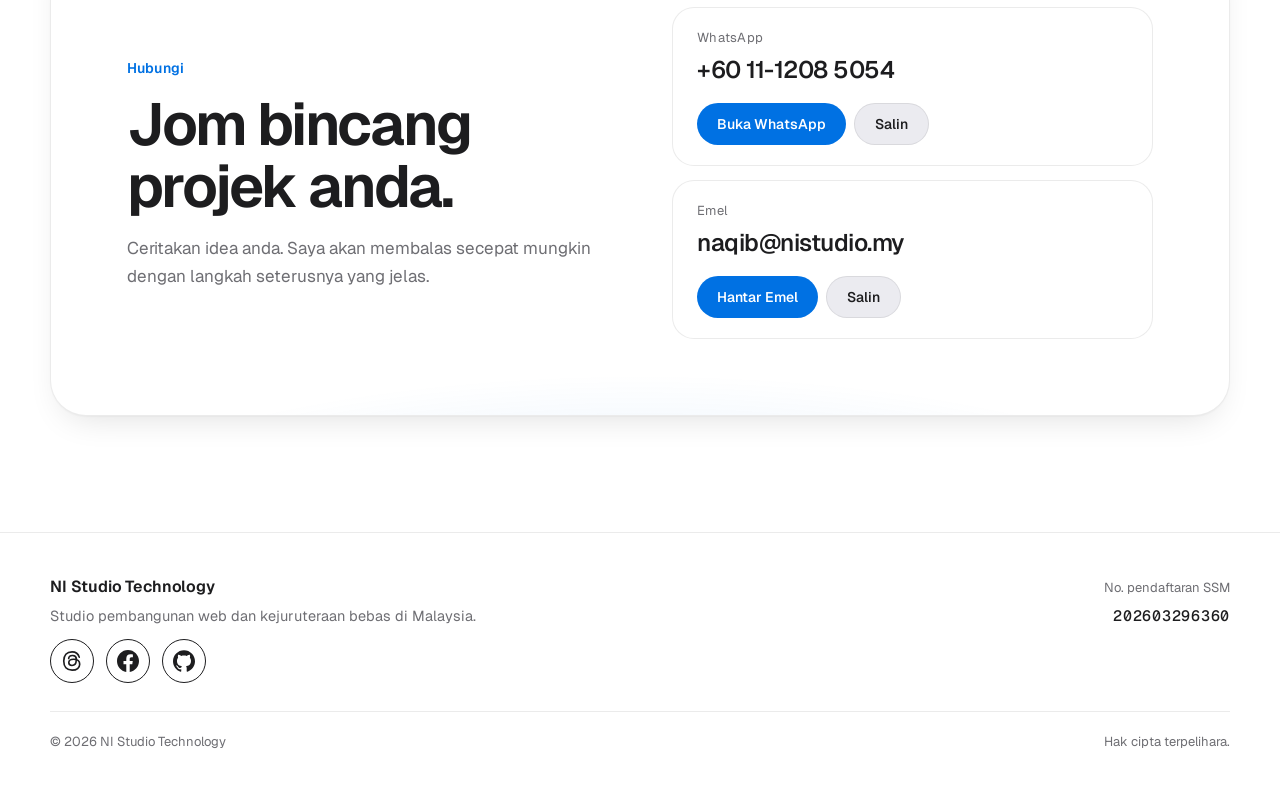
==== commit dd0a6004: "Add Gemini, CHIP, Search Console and Analytics tools" ====
--- a/index.html
+++ b/index.html
@@ -345,6 +345,26 @@
             <span>Claude</span>
             <small data-en="AI assistant">Pembantu AI</small>
           </li>
+          <li>
+            <img src="https://cdn.simpleicons.org/googlegemini/8E75B2" alt="Google Gemini" width="56" height="56" loading="lazy">
+            <span>Gemini</span>
+            <small data-en="AI assistant">Pembantu AI</small>
+          </li>
+          <li>
+            <img src="data:image/svg+xml,%3Csvg%20xmlns%3D%22http%3A%2F%2Fwww.w3.org%2F2000%2Fsvg%22%20viewBox%3D%220%200%2056%2056%22%3E%3Crect%20width%3D%2256%22%20height%3D%2256%22%20rx%3D%2214%22%20fill%3D%22%230B172A%22/%3E%3Cpath%20d%3D%22M16%2020h24v16H16z%22%20fill%3D%22none%22%20stroke%3D%22%2300D084%22%20stroke-width%3D%223%22/%3E%3Cpath%20d%3D%22M22%2028h12%22%20stroke%3D%22%2300D084%22%20stroke-width%3D%223%22%20stroke-linecap%3D%22round%22/%3E%3C/svg%3E" alt="CHIP" width="56" height="56" loading="lazy">
+            <span>CHIP</span>
+            <small data-en="Payment gateway">Gerbang pembayaran</small>
+          </li>
+          <li>
+            <img src="https://cdn.simpleicons.org/googlesearchconsole/458CF5" alt="Google Search Console" width="56" height="56" loading="lazy">
+            <span>Search Console</span>
+            <small data-en="SEO monitoring">Pemantauan SEO</small>
+          </li>
+          <li>
+            <img src="https://cdn.simpleicons.org/googleanalytics/E37400" alt="Google Analytics" width="56" height="56" loading="lazy">
+            <span>Google Analytics</span>
+            <small data-en="Website analytics">Analitik laman web</small>
+          </li>
         </ul>
       </div>
     </section>
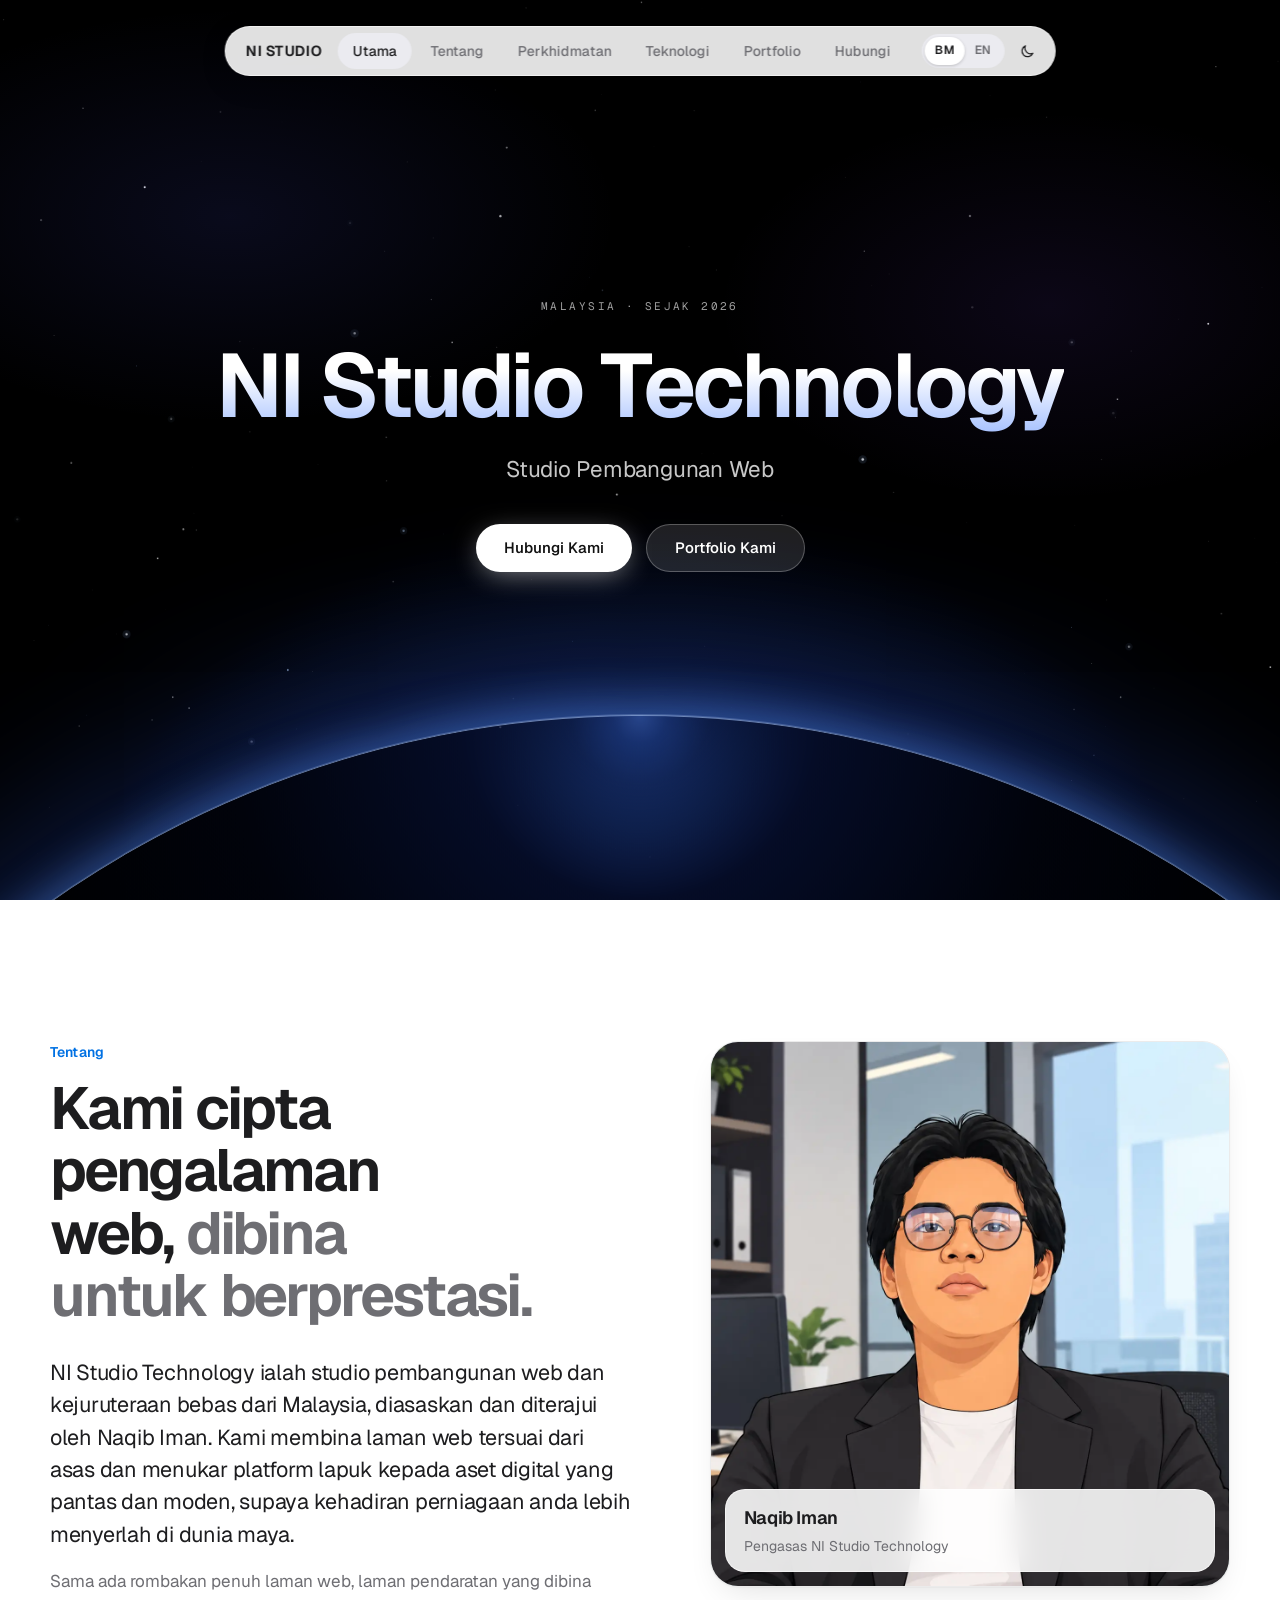
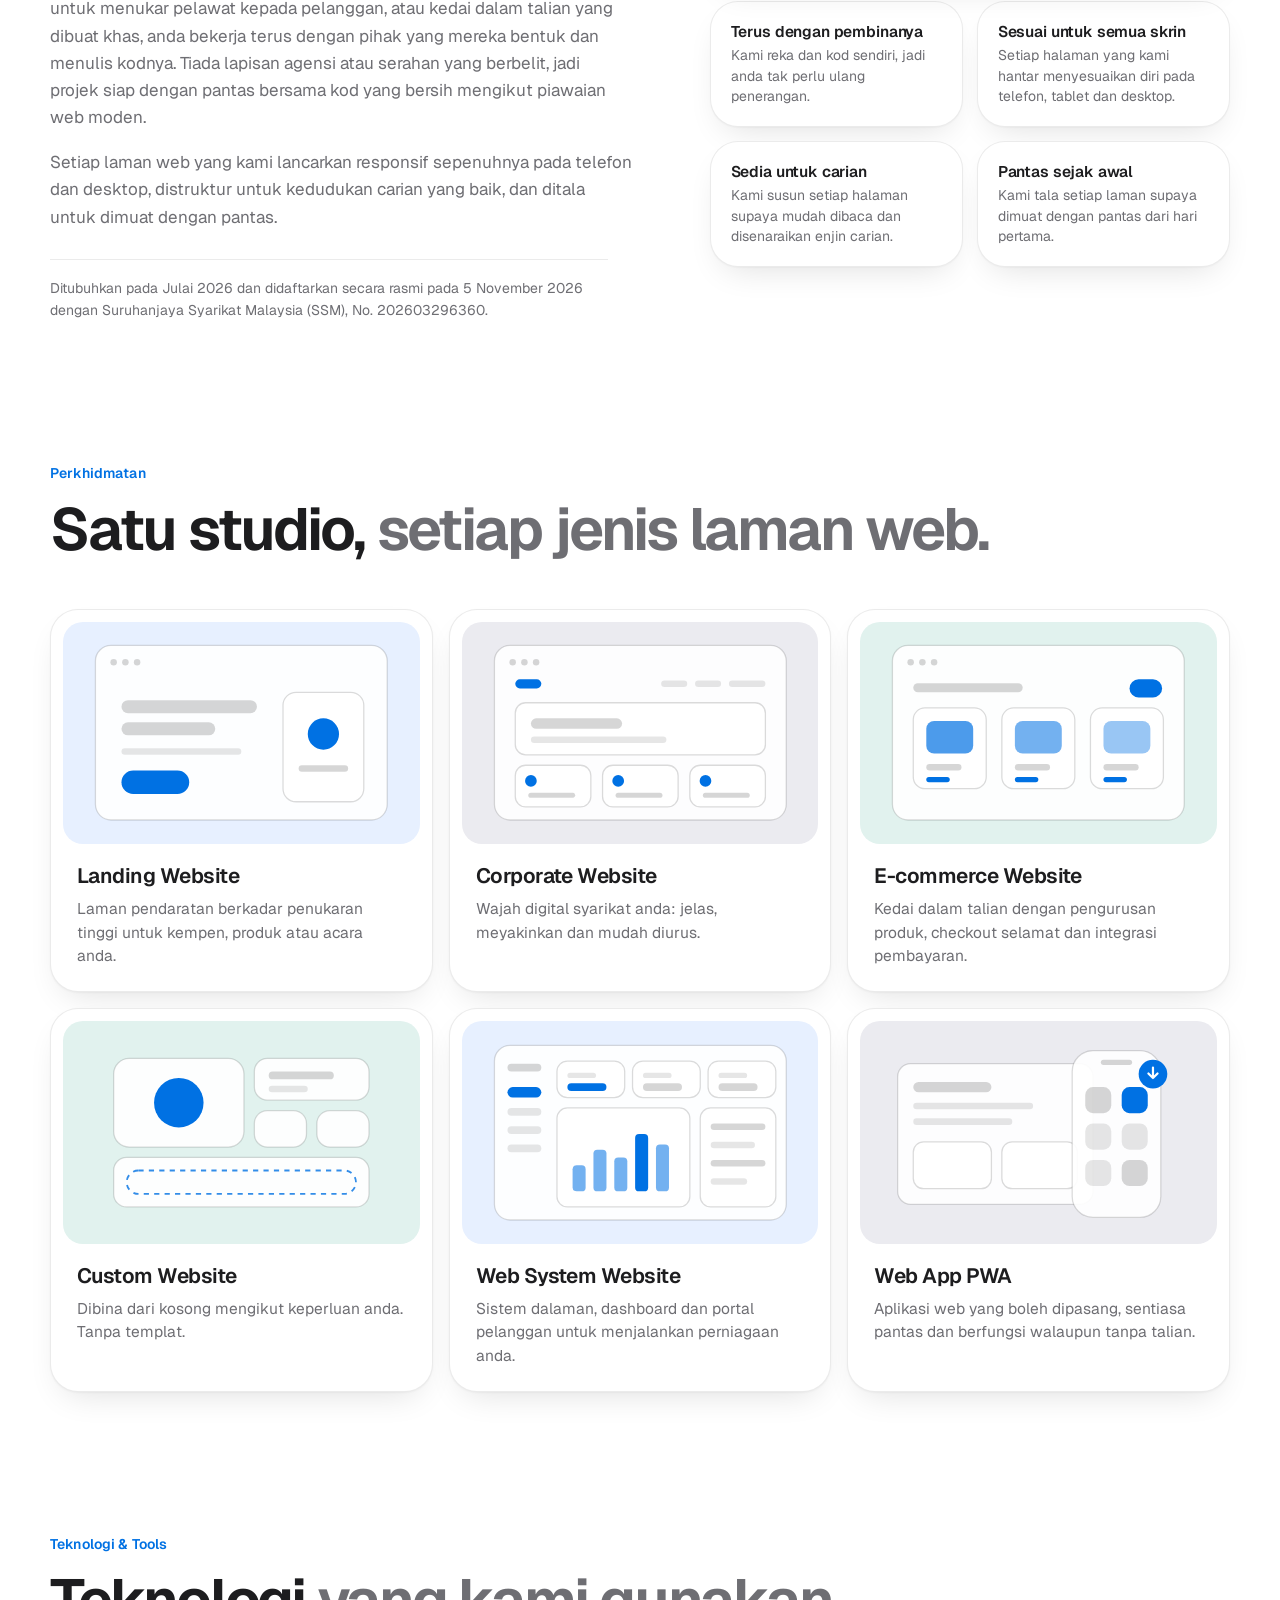
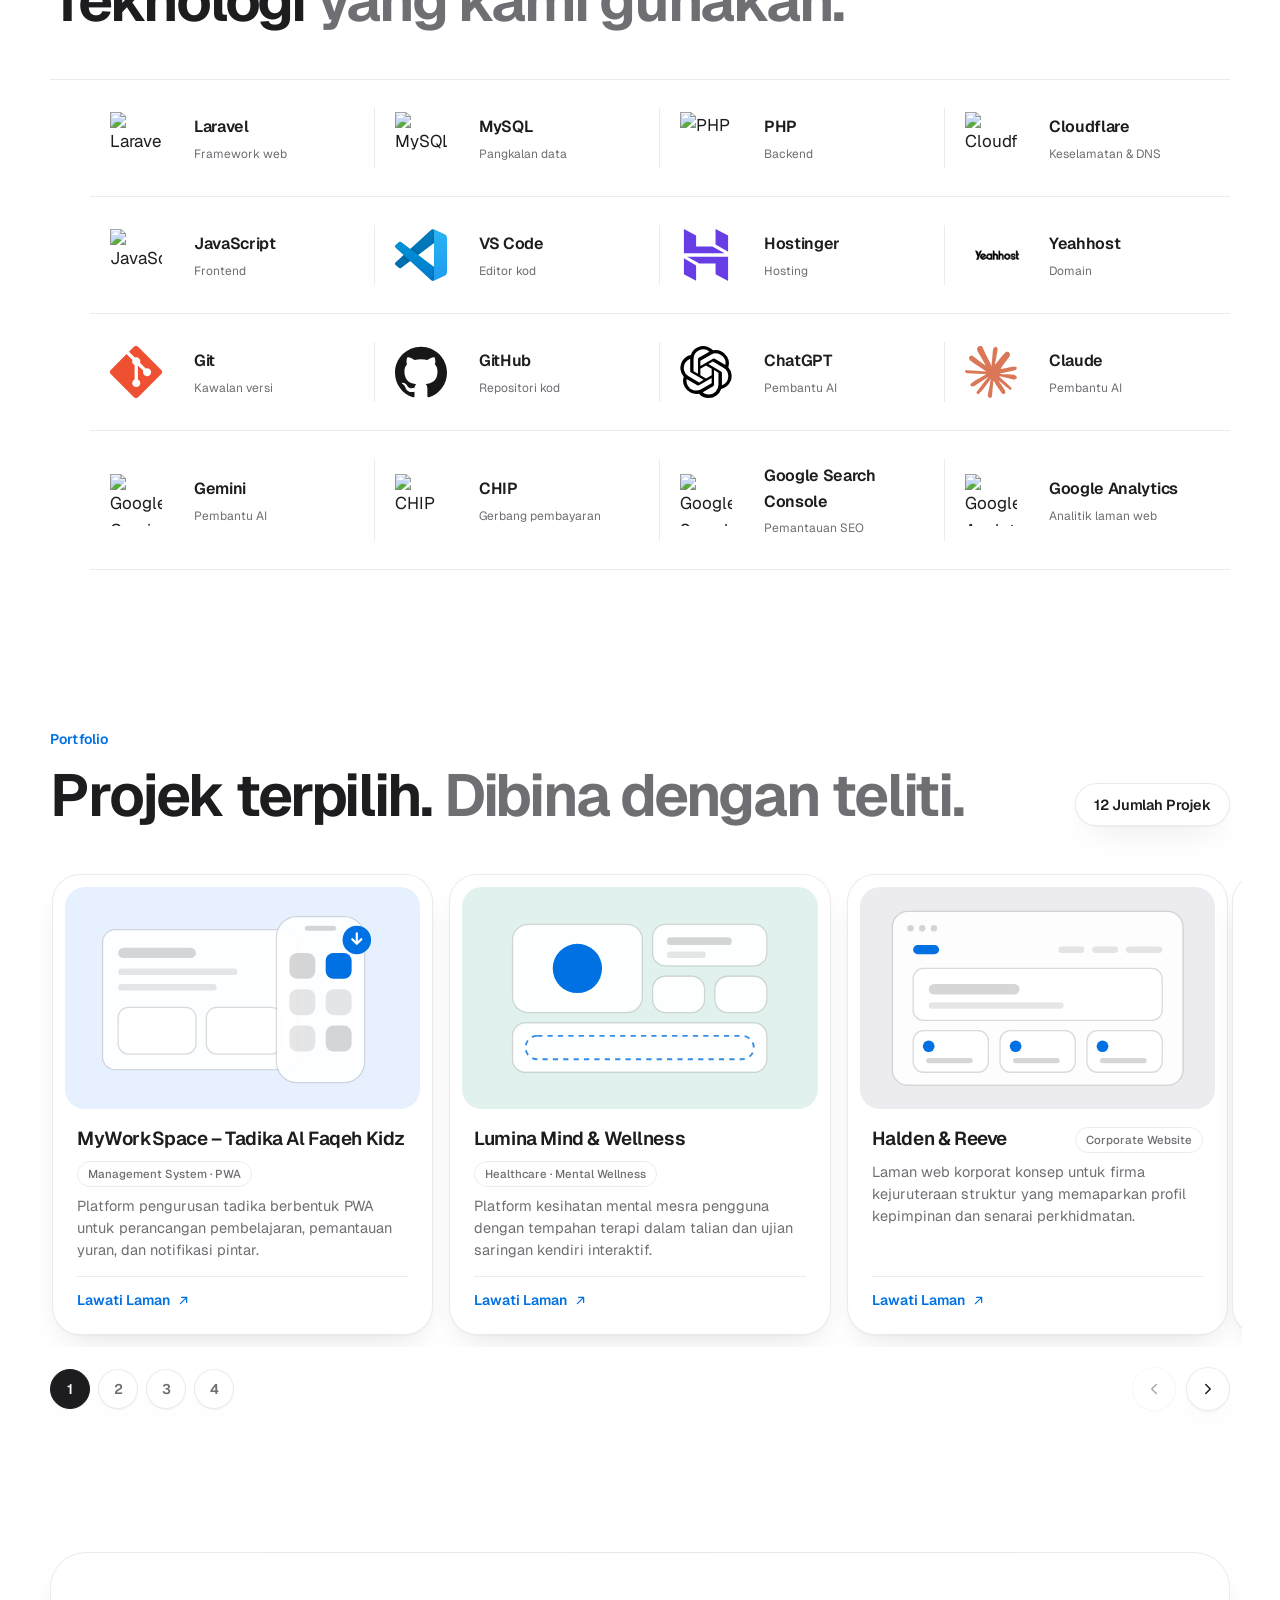
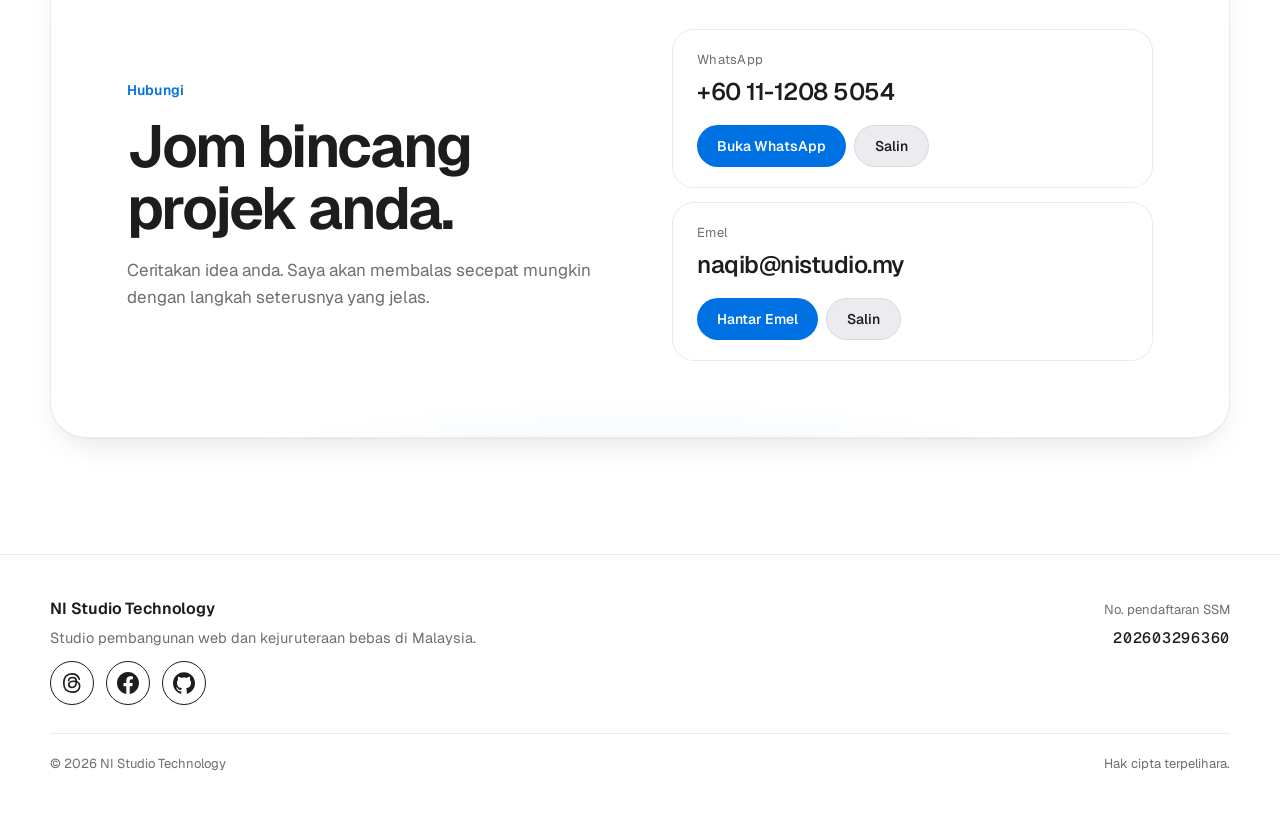
==== commit 5c2a391c: "Fix technology logos with official brand assets" ====
--- a/index.html
+++ b/index.html
@@ -346,22 +346,22 @@
             <small data-en="AI assistant">Pembantu AI</small>
           </li>
           <li>
-            <img src="https://cdn.simpleicons.org/googlegemini/8E75B2" alt="Google Gemini" width="56" height="56" loading="lazy">
+            <img src="https://upload.wikimedia.org/wikipedia/commons/1/1d/Google_Gemini_icon_2025.svg" alt="Google Gemini" width="56" height="56" loading="lazy">
             <span>Gemini</span>
             <small data-en="AI assistant">Pembantu AI</small>
           </li>
           <li>
-            <img src="data:image/svg+xml,%3Csvg%20xmlns%3D%22http%3A%2F%2Fwww.w3.org%2F2000%2Fsvg%22%20viewBox%3D%220%200%2056%2056%22%3E%3Crect%20width%3D%2256%22%20height%3D%2256%22%20rx%3D%2214%22%20fill%3D%22%230B172A%22/%3E%3Cpath%20d%3D%22M16%2020h24v16H16z%22%20fill%3D%22none%22%20stroke%3D%22%2300D084%22%20stroke-width%3D%223%22/%3E%3Cpath%20d%3D%22M22%2028h12%22%20stroke%3D%22%2300D084%22%20stroke-width%3D%223%22%20stroke-linecap%3D%22round%22/%3E%3C/svg%3E" alt="CHIP" width="56" height="56" loading="lazy">
+            <img src="https://www.chip-in.asia/images/CHIP_Logo_V2026.svg" alt="CHIP" width="56" height="56" loading="lazy">
             <span>CHIP</span>
             <small data-en="Payment gateway">Gerbang pembayaran</small>
           </li>
           <li>
-            <img src="https://cdn.simpleicons.org/googlesearchconsole/458CF5" alt="Google Search Console" width="56" height="56" loading="lazy">
-            <span>Search Console</span>
+            <img src="https://upload.wikimedia.org/wikipedia/commons/5/5c/Google_Search_Console_Logo_2025.svg" alt="Google Search Console" width="56" height="56" loading="lazy">
+            <span>Google Search Console</span>
             <small data-en="SEO monitoring">Pemantauan SEO</small>
           </li>
           <li>
-            <img src="https://cdn.simpleicons.org/googleanalytics/E37400" alt="Google Analytics" width="56" height="56" loading="lazy">
+            <img src="https://upload.wikimedia.org/wikipedia/commons/7/77/GAnalytics.svg" alt="Google Analytics" width="56" height="56" loading="lazy">
             <span>Google Analytics</span>
             <small data-en="Website analytics">Analitik laman web</small>
           </li>
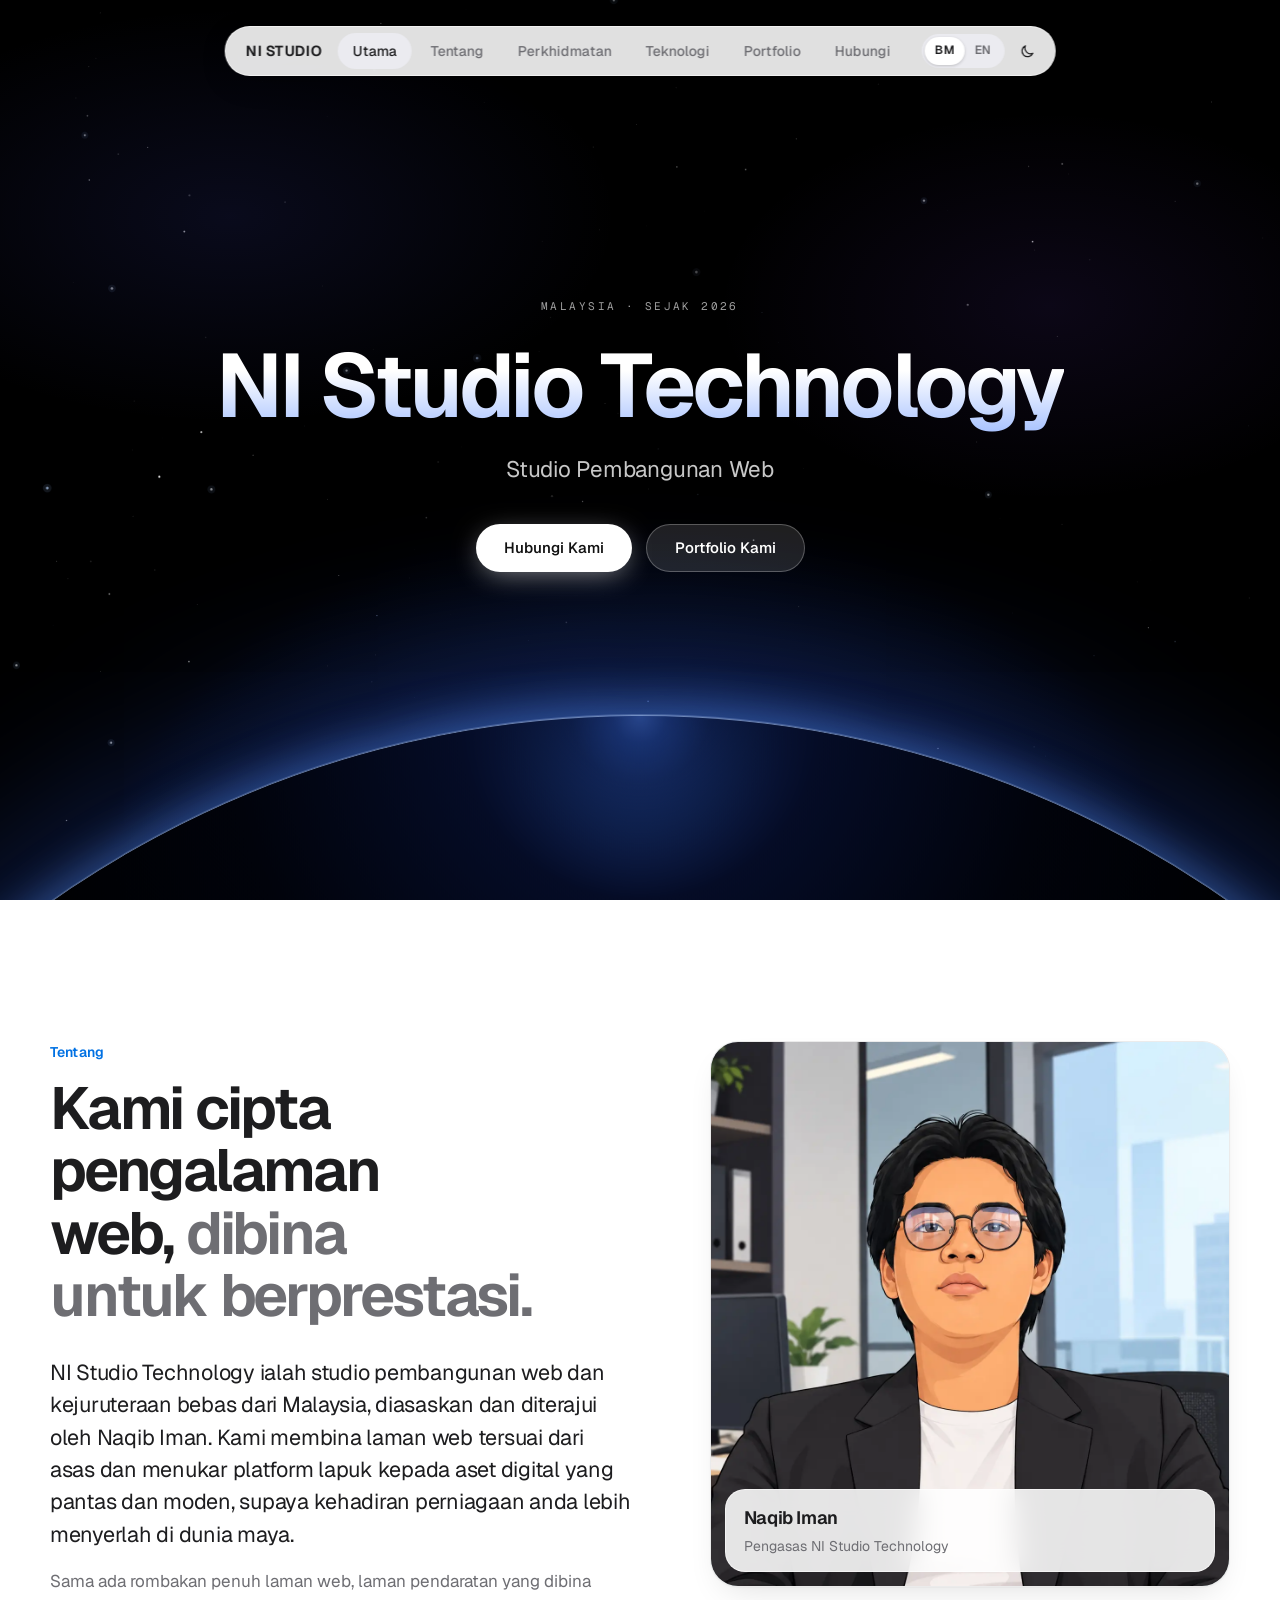
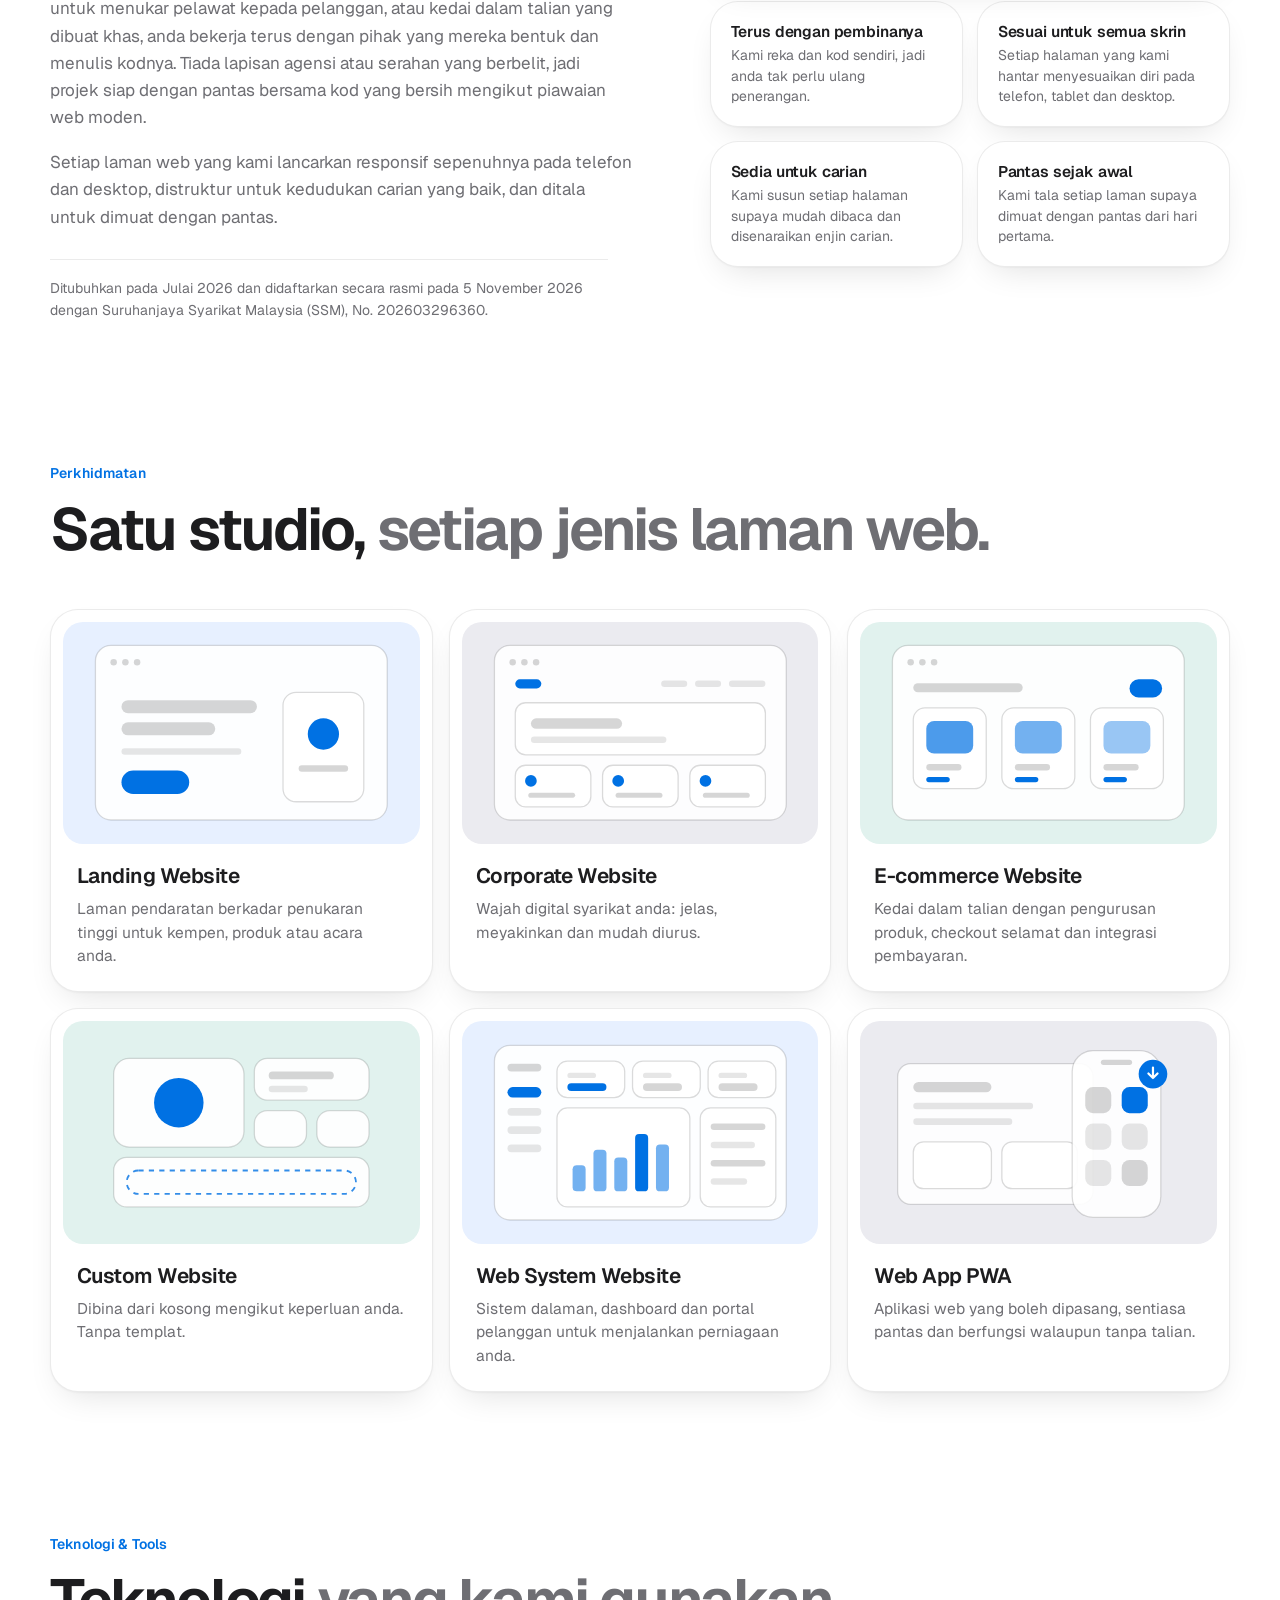
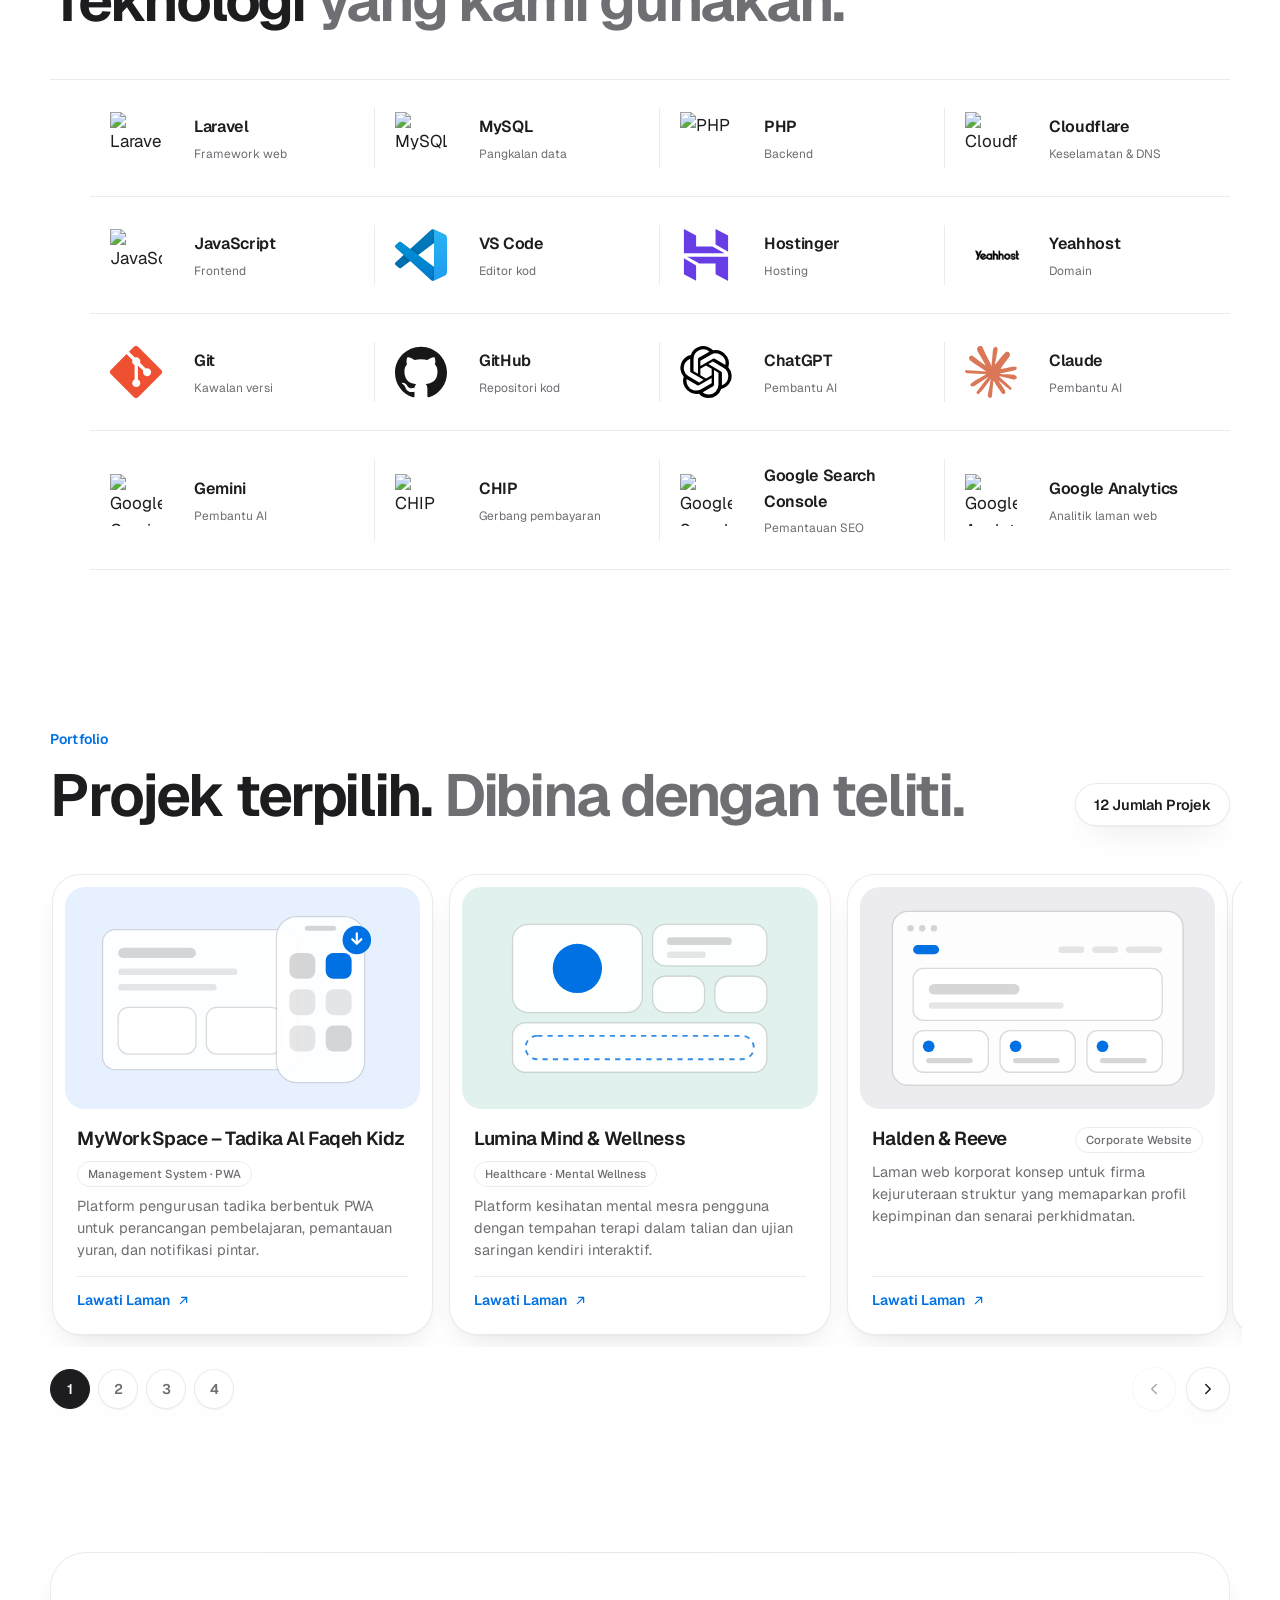
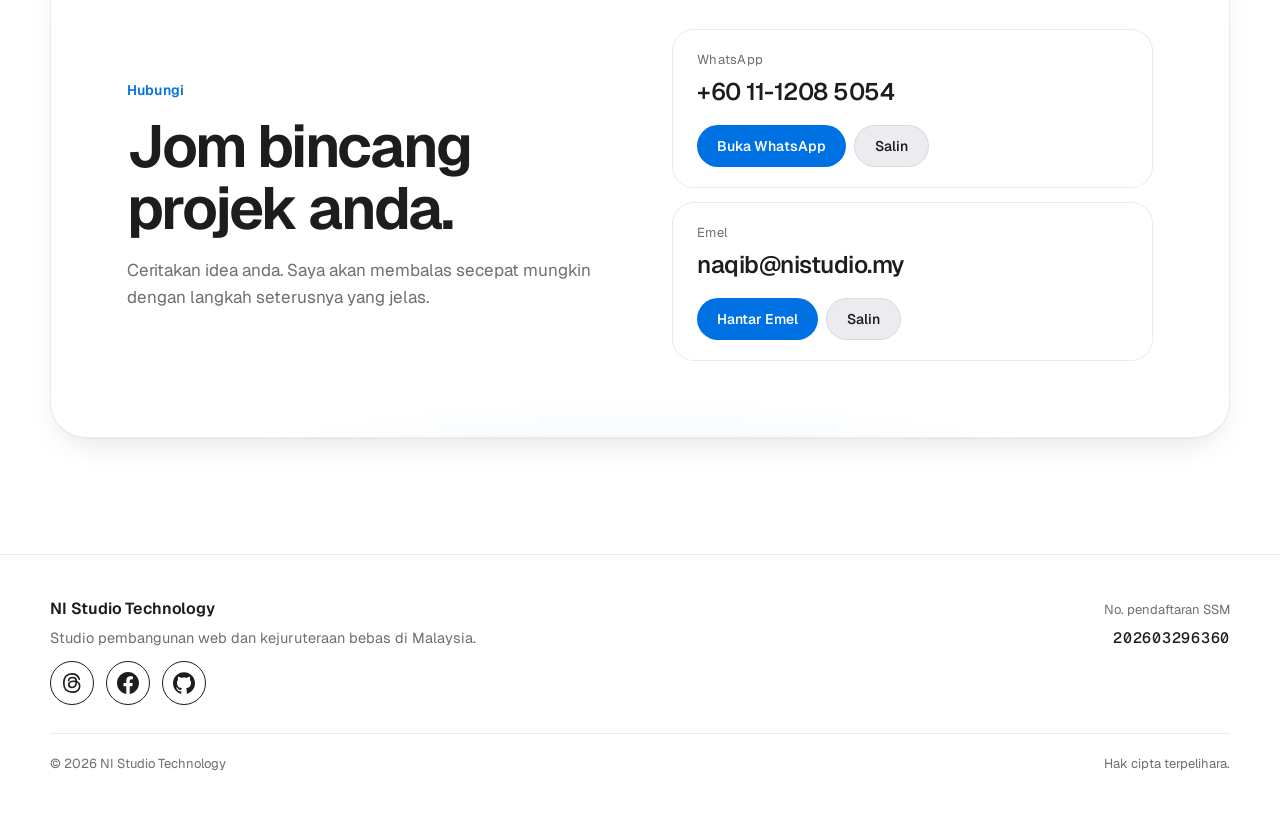
==== commit 6ef4d7cb: "Use symbol-only CHIP and Search Console logos" ====
--- a/index.html
+++ b/index.html
@@ -351,12 +351,12 @@
             <small data-en="AI assistant">Pembantu AI</small>
           </li>
           <li>
-            <img src="https://www.chip-in.asia/images/CHIP_Logo_V2026.svg" alt="CHIP" width="56" height="56" loading="lazy">
+            <img class="tech-logo-chip-symbol" src="https://www.chip-in.asia/images/CHIP_Logo_V2026.svg" alt="CHIP" width="56" height="56" loading="lazy">
             <span>CHIP</span>
             <small data-en="Payment gateway">Gerbang pembayaran</small>
           </li>
           <li>
-            <img src="https://upload.wikimedia.org/wikipedia/commons/5/5c/Google_Search_Console_Logo_2025.svg" alt="Google Search Console" width="56" height="56" loading="lazy">
+            <img src="https://claw-link.dev/icons/google-search-console.webp" alt="Google Search Console" width="56" height="56" loading="lazy">
             <span>Google Search Console</span>
             <small data-en="SEO monitoring">Pemantauan SEO</small>
           </li>
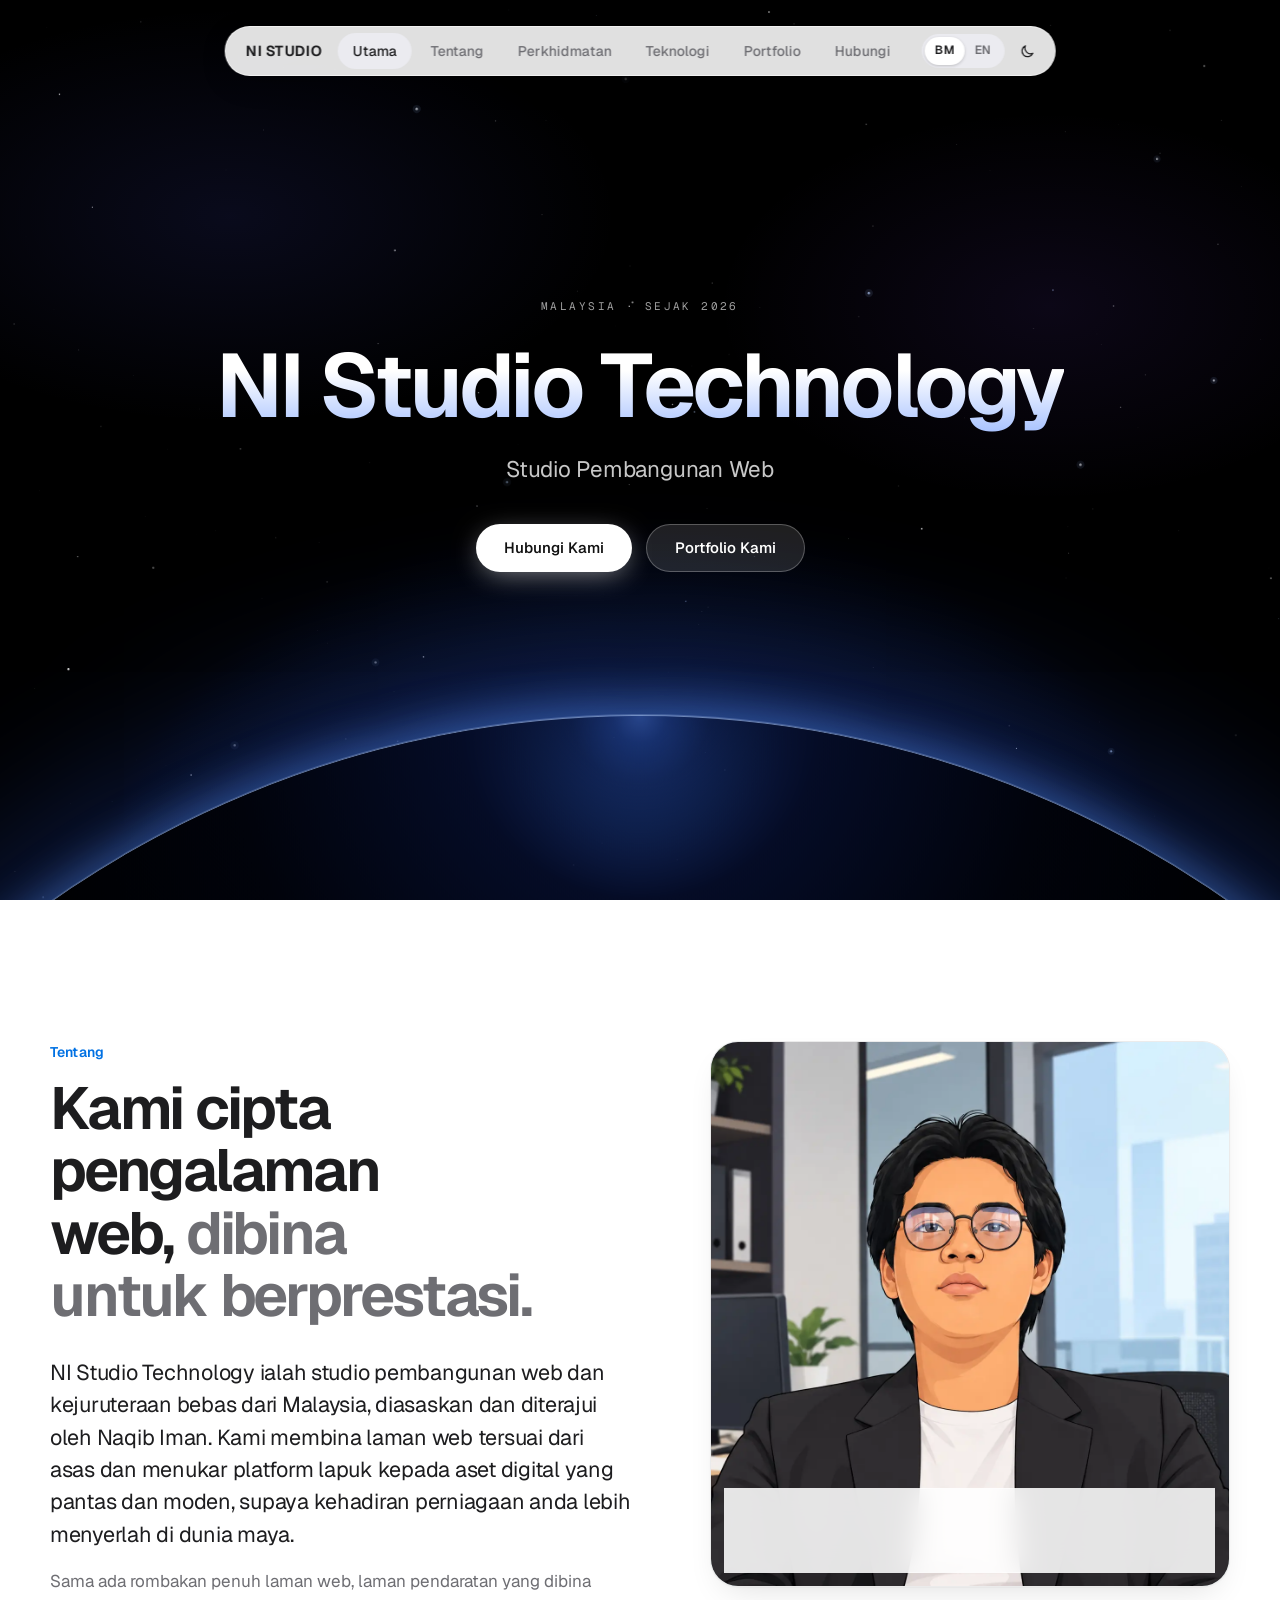
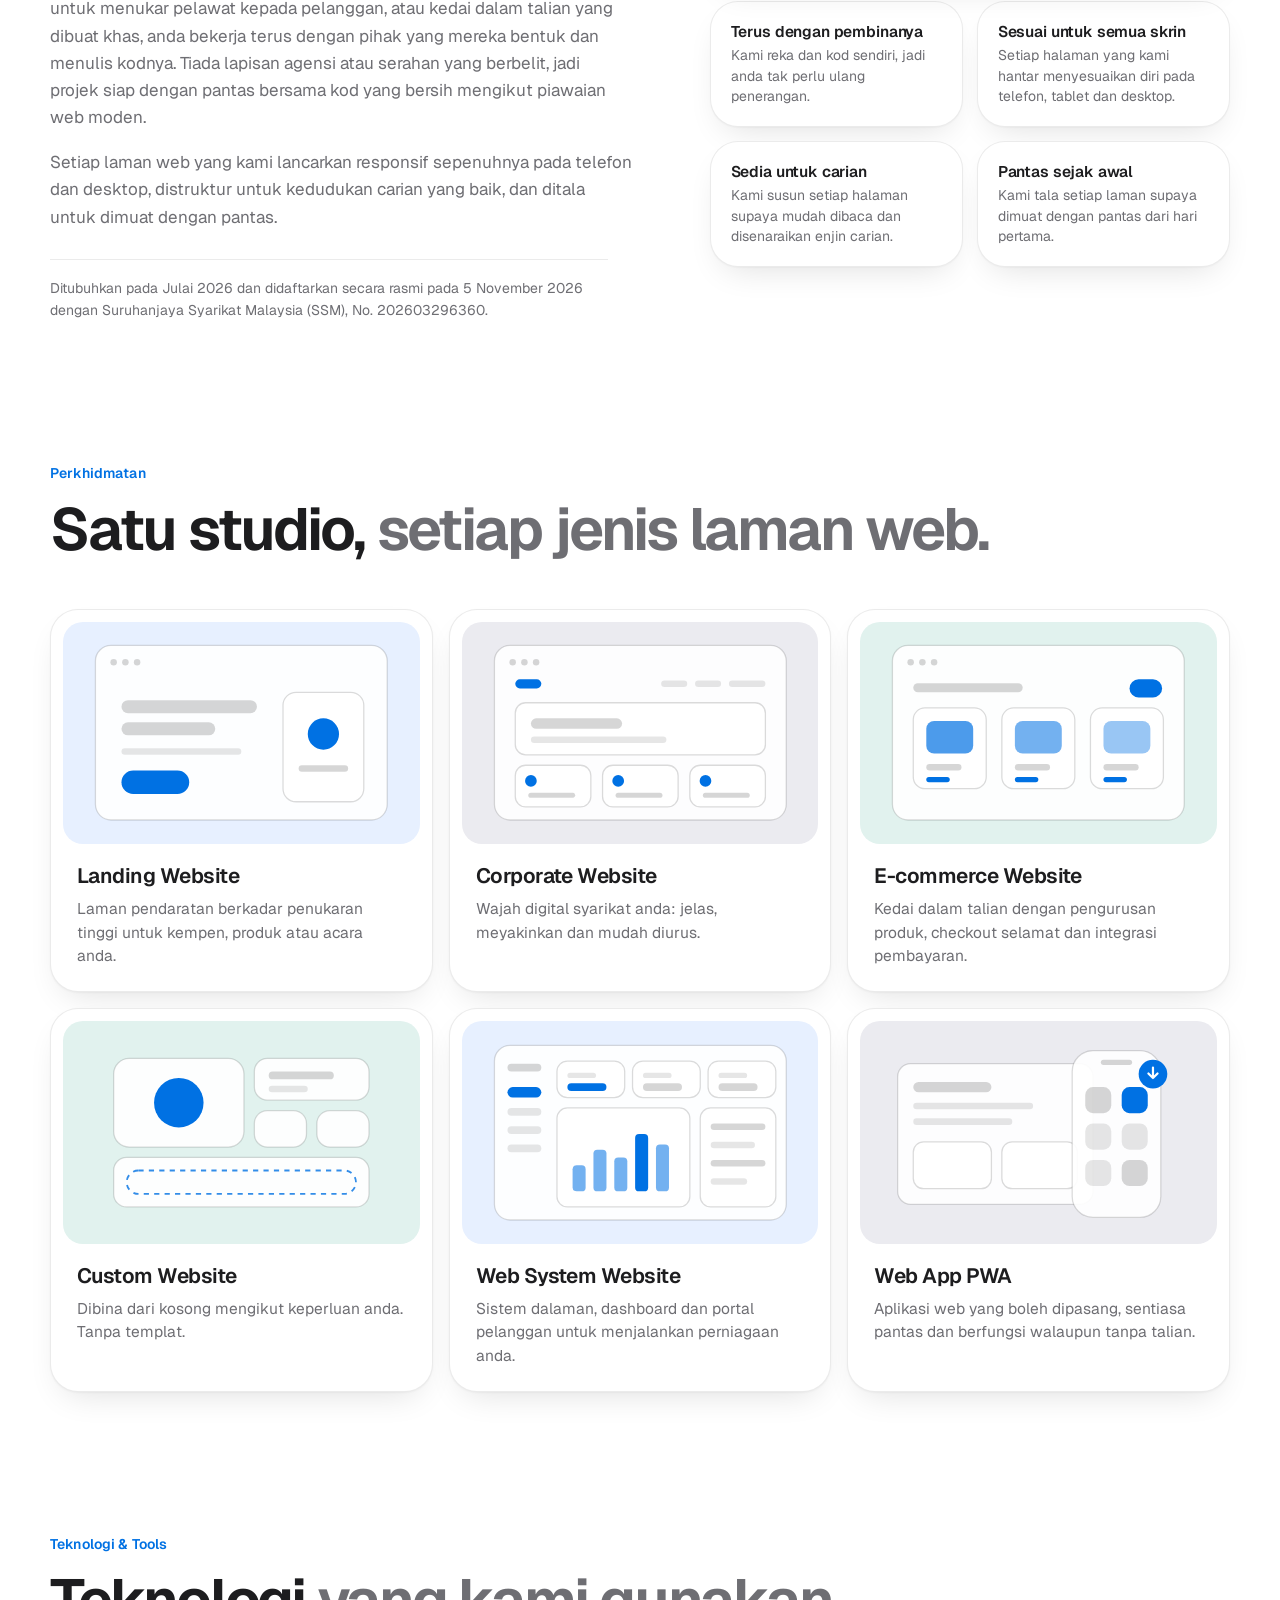
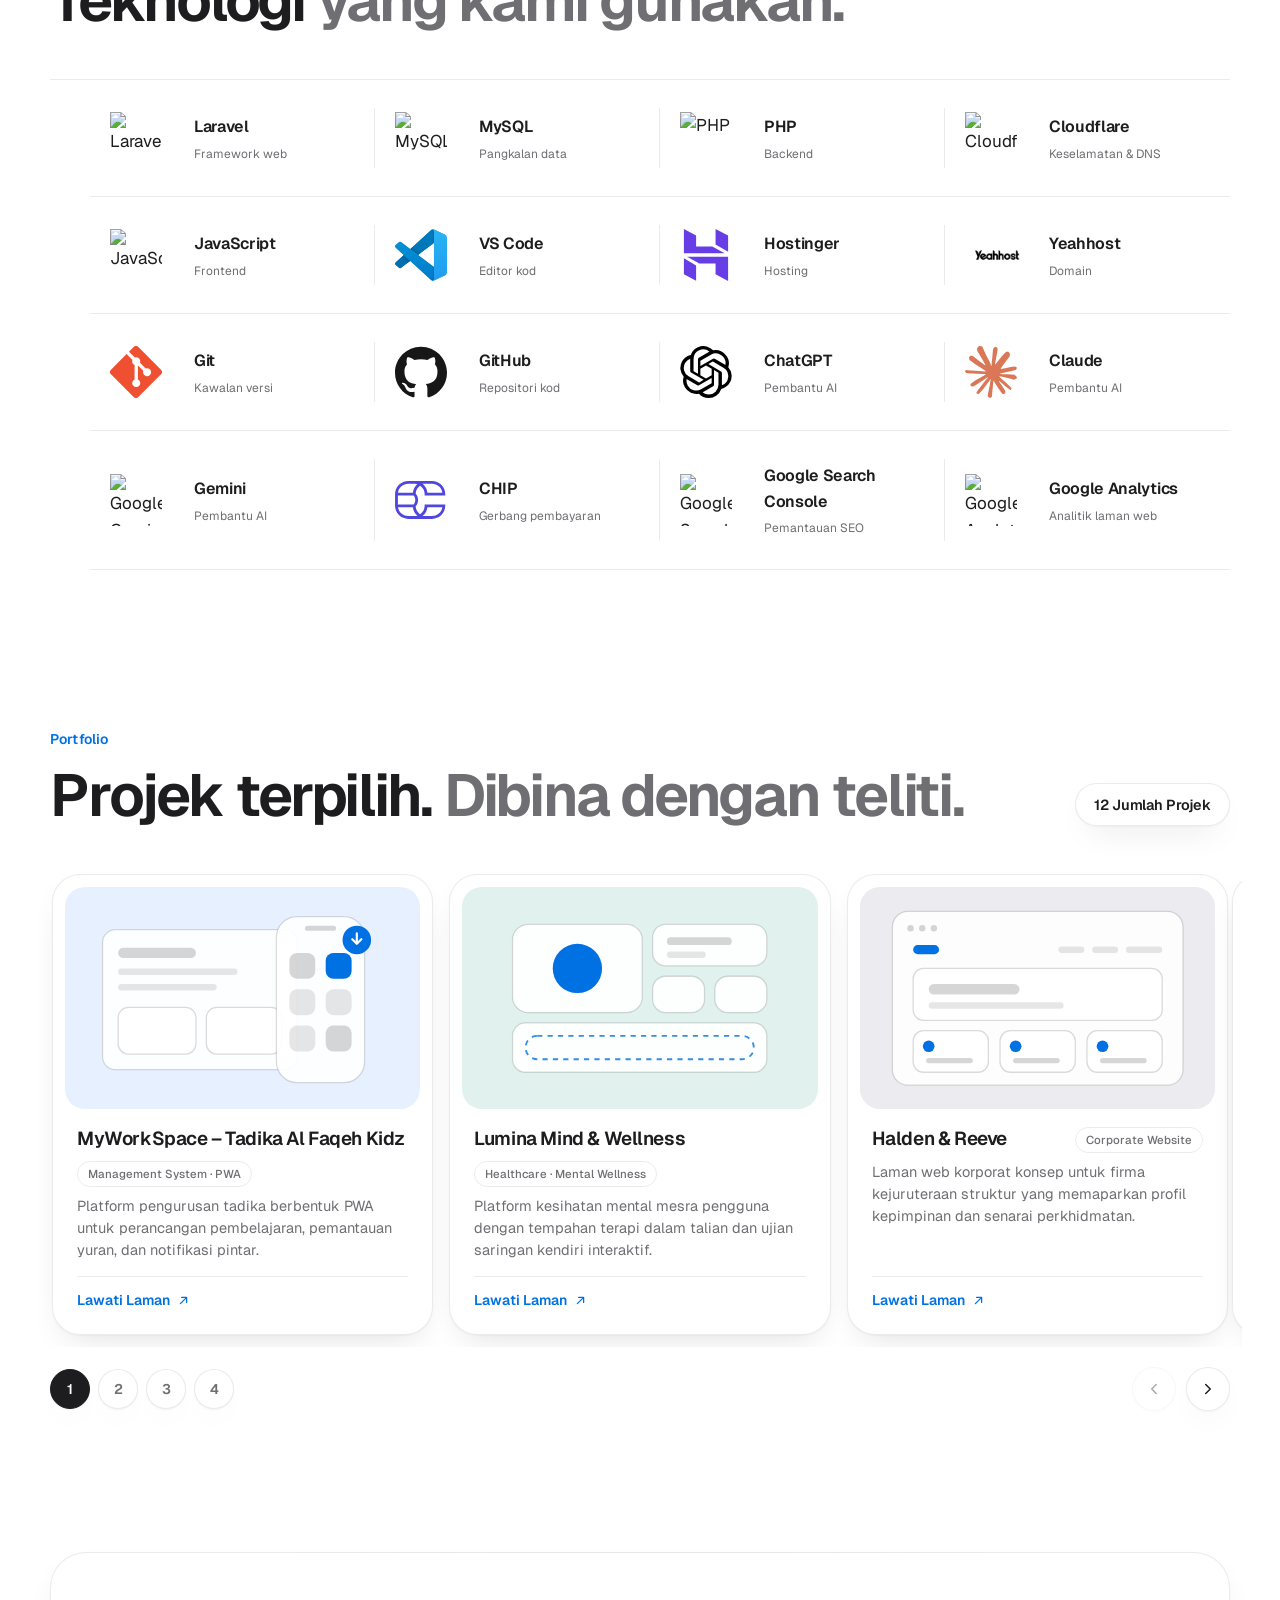
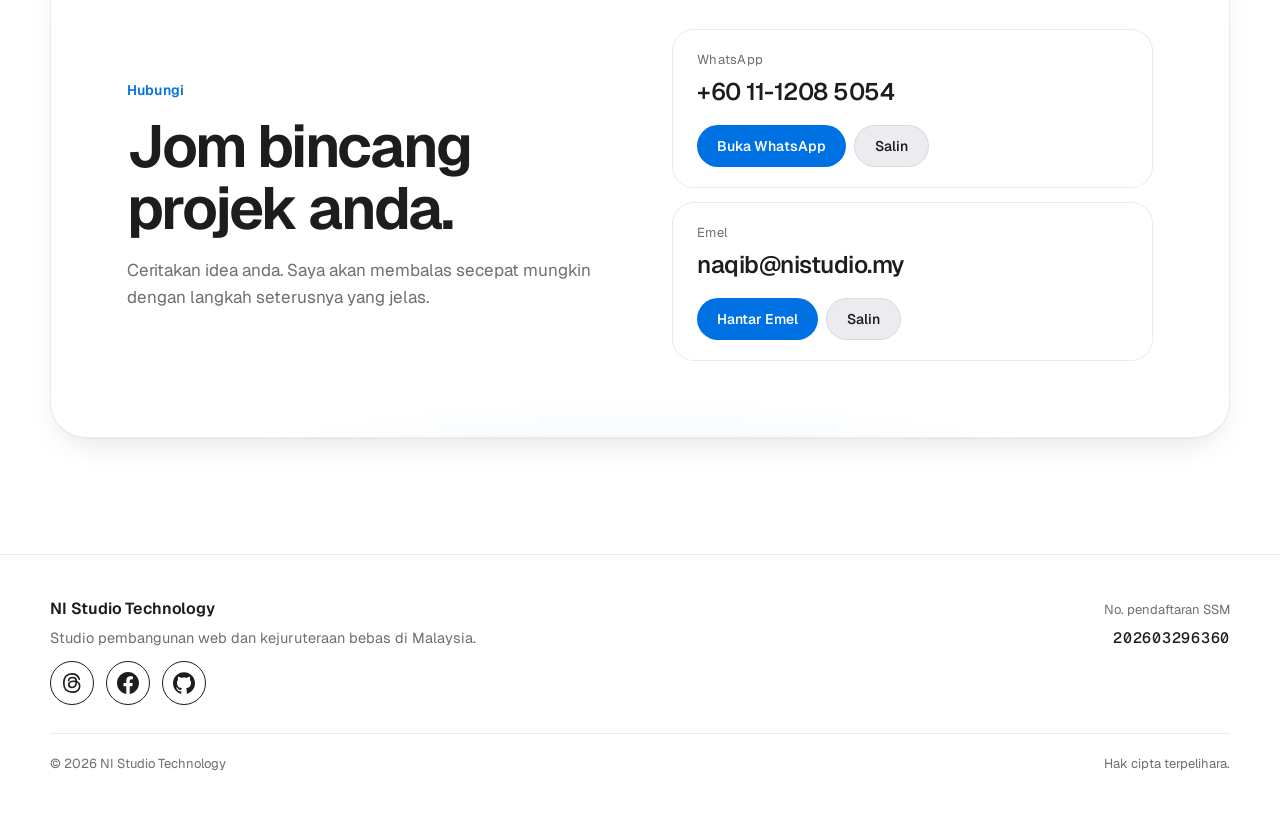
==== commit e0b3e336: "Use standalone CHIP symbol asset" ====
--- a/index.html
+++ b/index.html
@@ -351,7 +351,7 @@
             <small data-en="AI assistant">Pembantu AI</small>
           </li>
           <li>
-            <img class="tech-logo-chip-symbol" src="https://www.chip-in.asia/images/CHIP_Logo_V2026.svg" alt="CHIP" width="56" height="56" loading="lazy">
+            <img src="chip-icon.svg" alt="CHIP" width="56" height="56" loading="lazy">
             <span>CHIP</span>
             <small data-en="Payment gateway">Gerbang pembayaran</small>
           </li>
--- a/style.css
+++ b/style.css
@@ -275,6 +275,7 @@
 .tech-logo-grid li::after { content: ""; position: absolute; right: 0; top: 28px; bottom: 28px; width: 1px; background: var(--line); }
 .tech-logo-grid li:nth-child(4n)::after { display: none; }
 .tech-logo-grid img { grid-row: 1 / 3; align-self: center; width: 52px; height: 52px; object-fit: contain; display: block; transition: transform .3s var(--ease); }
+.tech-logo-grid img.tech-logo-chip-symbol { object-fit: cover; object-position: left center; }
 .tech-logo-grid li:hover img { transform: translateY(-3px); }
 .tech-logo-grid span { color: var(--ink); font-size: 16px; font-weight: 620; letter-spacing: -.02em; align-self: end; }
 .tech-logo-grid small { color: var(--ink-2); font-size: 12px; line-height: 1.4; }
